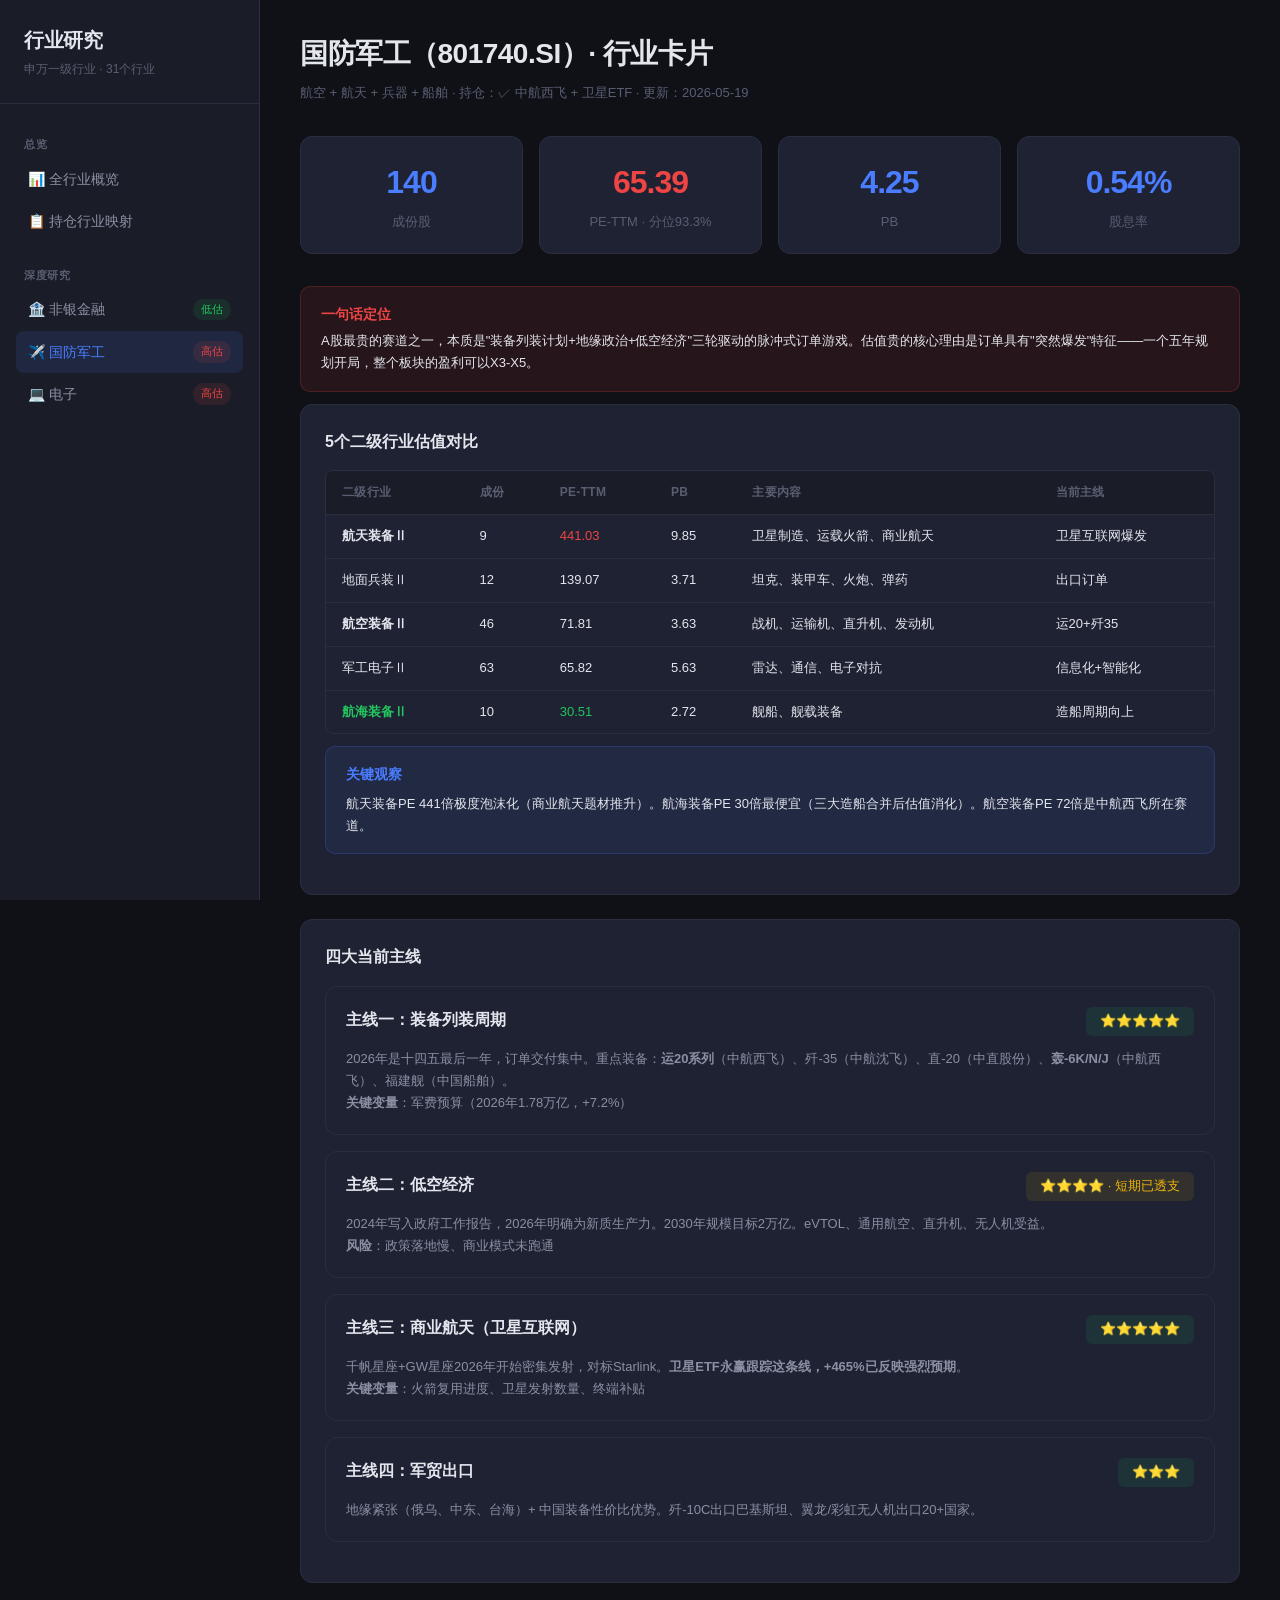
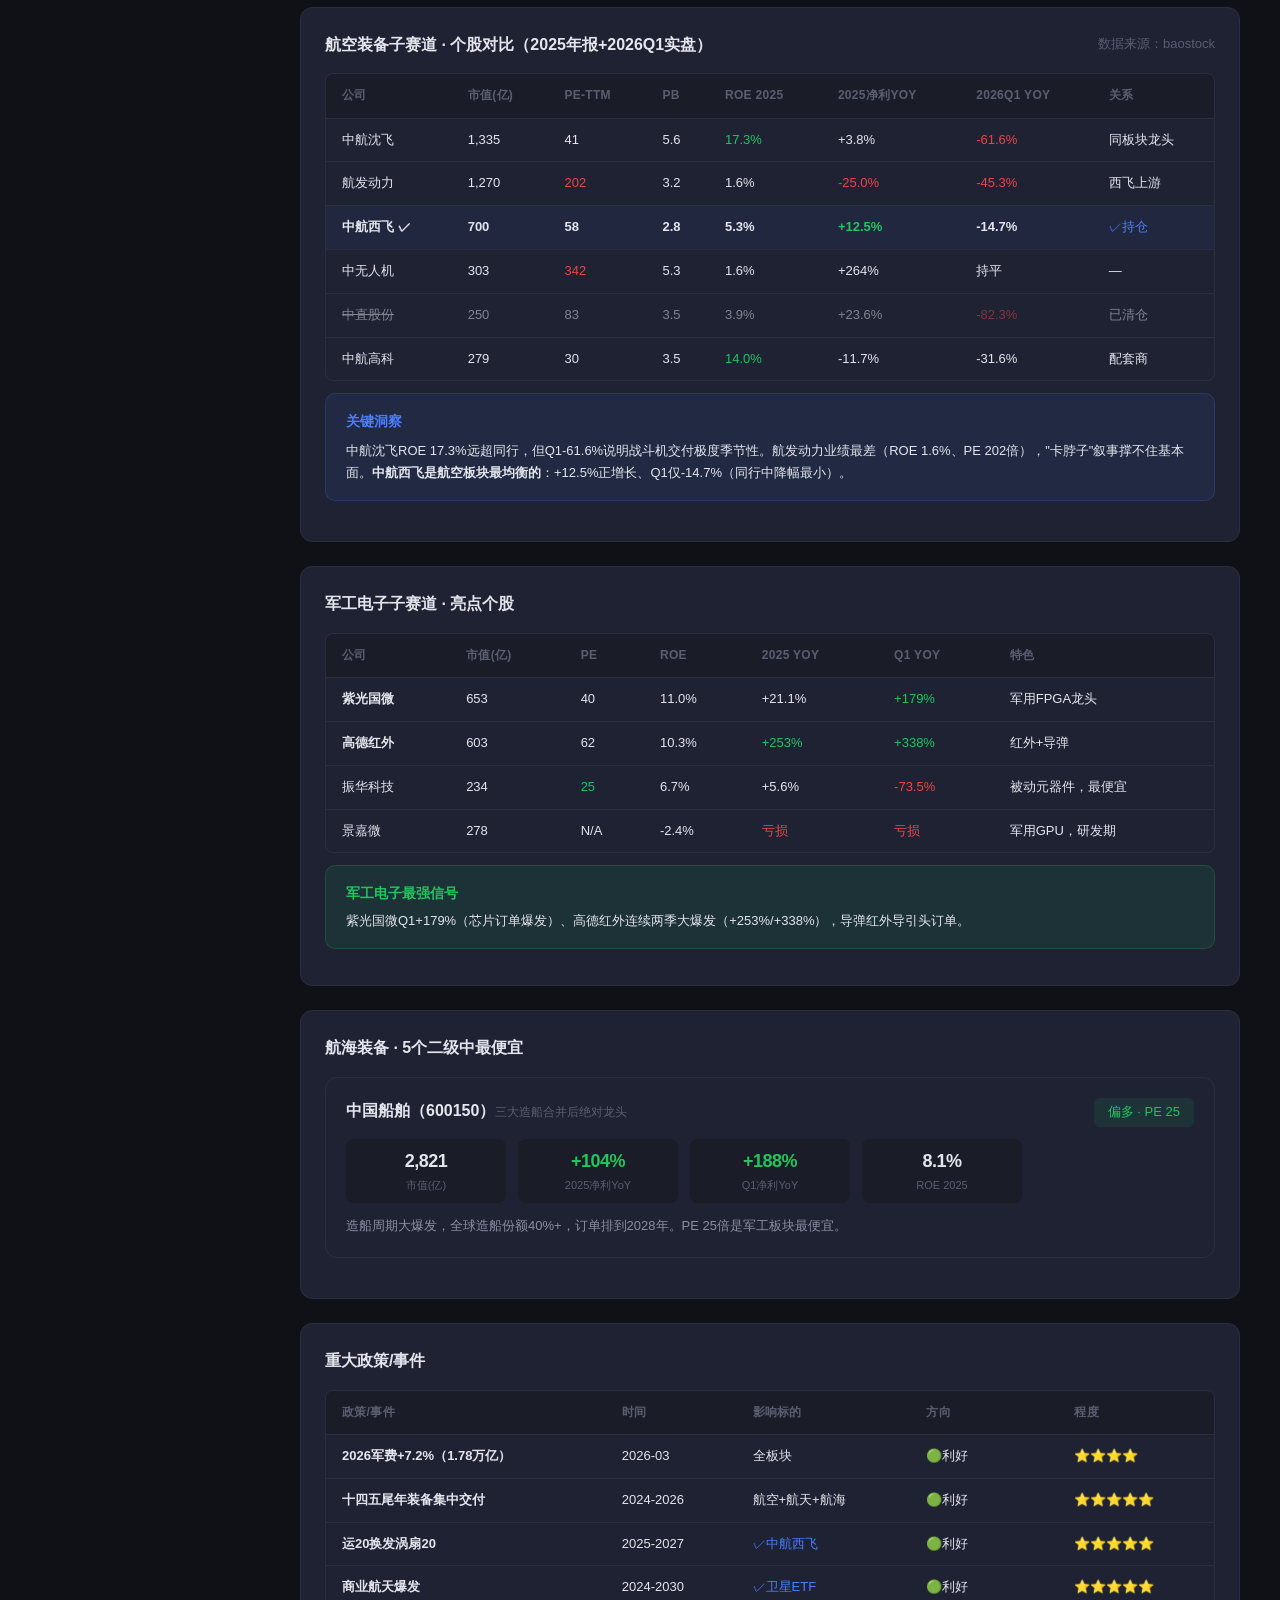
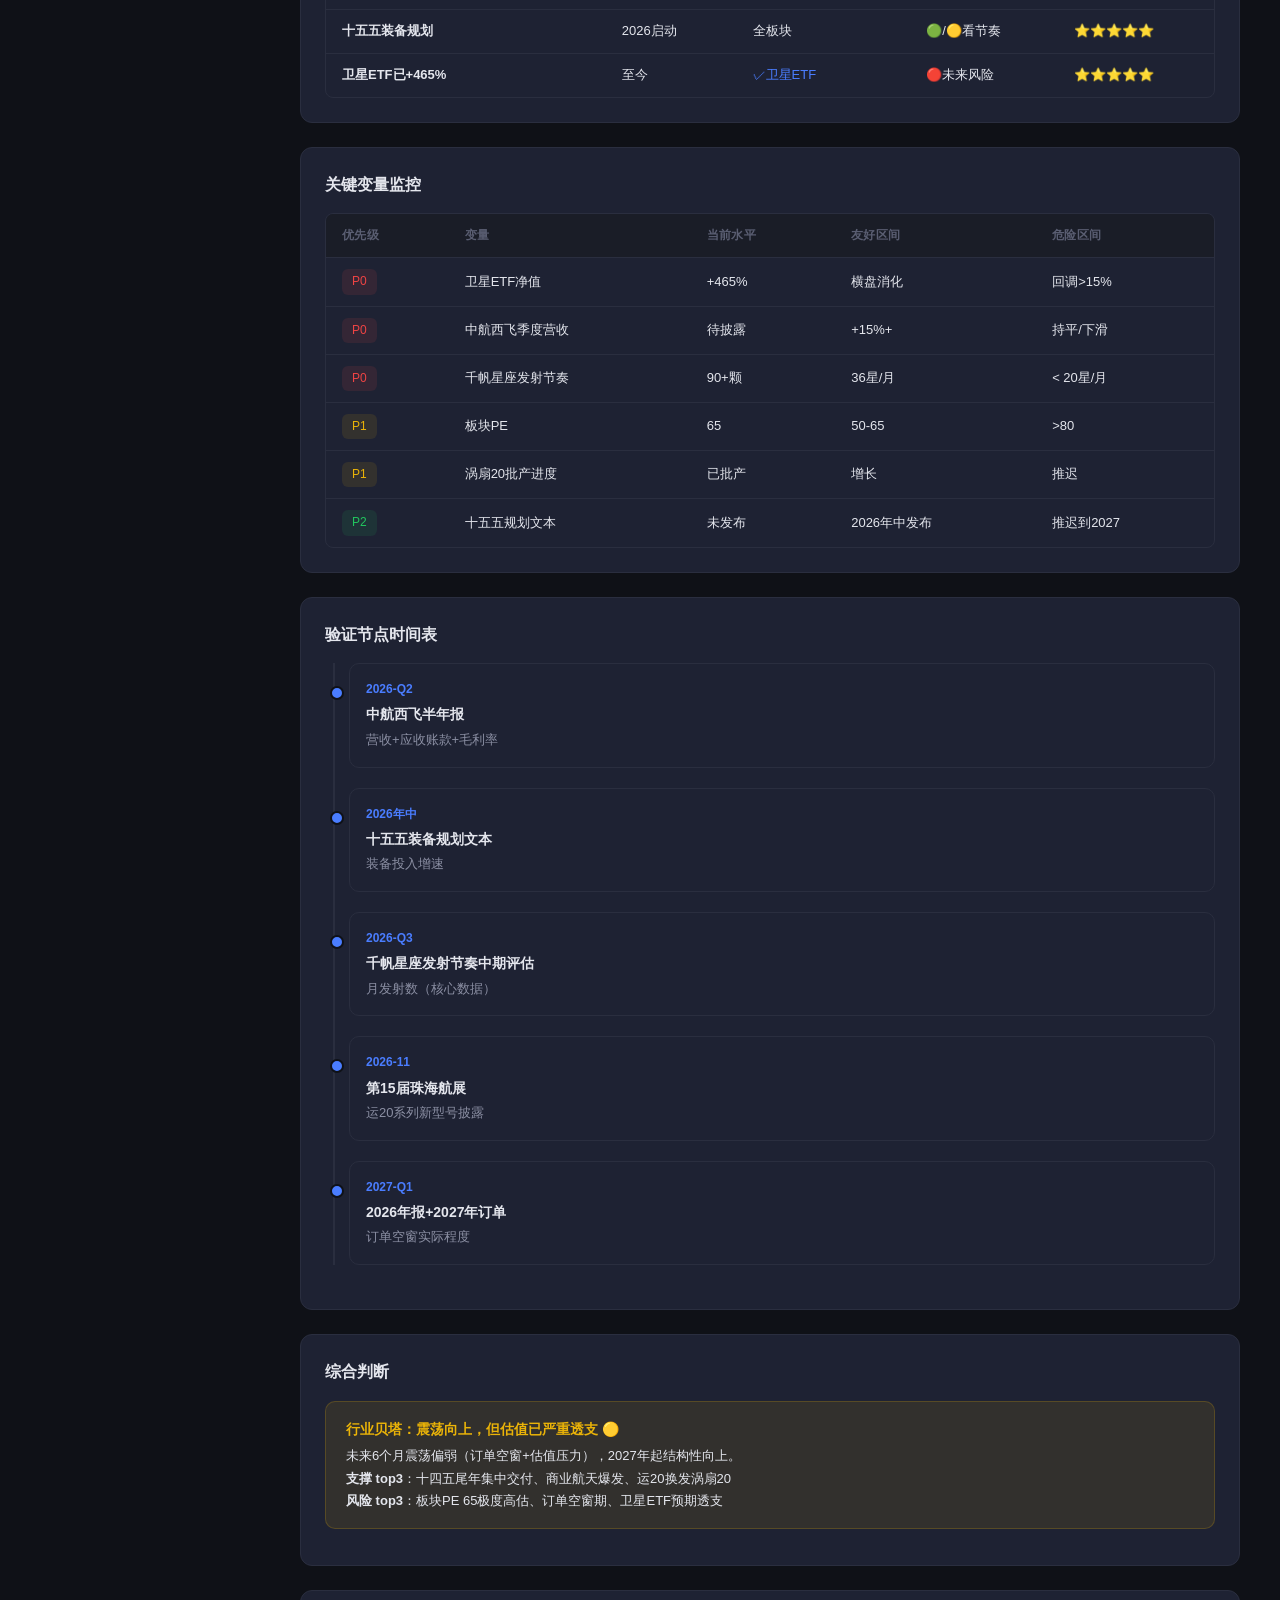
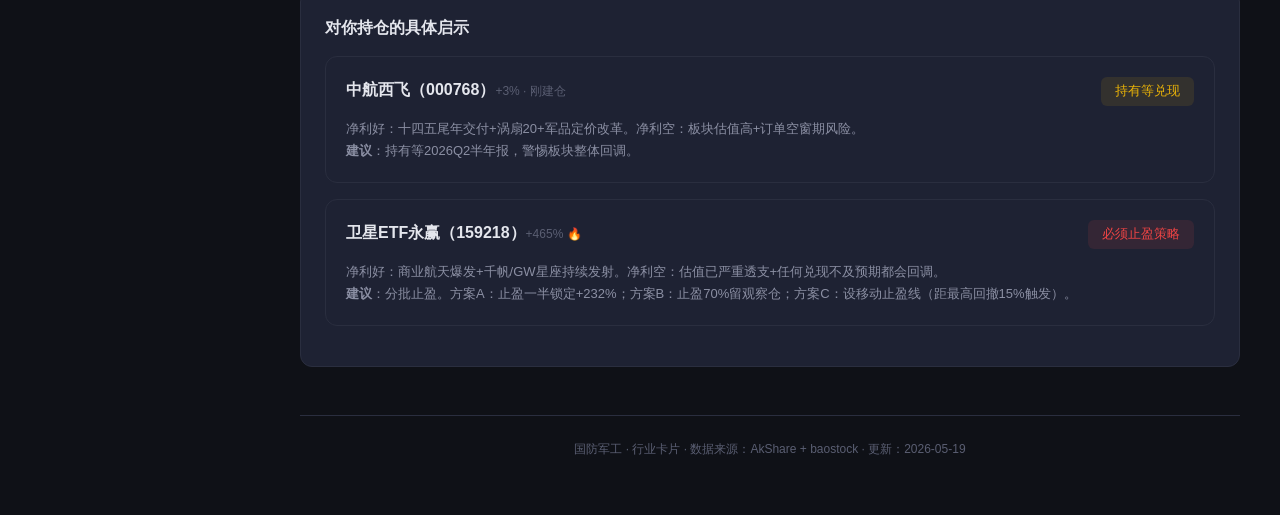
==== defense.html @ e17cdf21 "行业研究网站：申万31行业全景图 + 3个深度行业卡片 - index.html: 五大板块分类 + 全行业估值快照（可排序/筛选/搜索） - nonbank-finance.html: 非银金融深度" ====
<!DOCTYPE html>
<html lang="zh-CN">
<head>
  <meta charset="UTF-8">
  <meta name="viewport" content="width=device-width, initial-scale=1.0">
  <title>国防军工 · 行业卡片</title>
  <link rel="stylesheet" href="css/style.css">
</head>
<body>
<button class="menu-toggle" onclick="toggleSidebar()">☰</button>
<div class="layout">
  <nav class="sidebar">
    <div class="sidebar-header">
      <h1>行业研究</h1>
      <div class="subtitle">申万一级行业 · 31个行业</div>
    </div>
    <div class="nav-section">
      <div class="nav-section-title">总览</div>
      <a href="index.html" class="nav-item">📊 全行业概览</a>
      <a href="holdings.html" class="nav-item">📋 持仓行业映射</a>
    </div>
    <div class="nav-section">
      <div class="nav-section-title">深度研究</div>
      <a href="nonbank-finance.html" class="nav-item">🏦 非银金融 <span class="badge green">低估</span></a>
      <a href="defense.html" class="nav-item active">✈️ 国防军工 <span class="badge red">高估</span></a>
      <a href="electronics.html" class="nav-item">💻 电子 <span class="badge red">高估</span></a>
    </div>
  </nav>

  <div class="main-content">
    <div class="page-header fade-in">
      <h2>国防军工（801740.SI）· 行业卡片</h2>
      <div class="meta">航空 + 航天 + 兵器 + 船舶 · 持仓：✓ 中航西飞 + 卫星ETF · 更新：2026-05-19</div>
    </div>

    <!-- 30秒概览 -->
    <div class="stats-row fade-in">
      <div class="stat-card"><div class="stat-value" style="color:var(--accent)">140</div><div class="stat-label">成份股</div></div>
      <div class="stat-card"><div class="stat-value red">65.39</div><div class="stat-label">PE-TTM · 分位93.3%</div></div>
      <div class="stat-card"><div class="stat-value" style="color:var(--accent)">4.25</div><div class="stat-label">PB</div></div>
      <div class="stat-card"><div class="stat-value" style="color:var(--accent)">0.54%</div><div class="stat-label">股息率</div></div>
    </div>

    <div class="verdict-box bearish fade-in">
      <div class="verdict-title">一句话定位</div>
      A股最贵的赛道之一，本质是"装备列装计划+地缘政治+低空经济"三轮驱动的脉冲式订单游戏。估值贵的核心理由是订单具有"突然爆发"特征——一个五年规划开局，整个板块的盈利可以X3-X5。
    </div>

    <!-- 5个二级行业 -->
    <div class="card fade-in">
      <div class="card-header"><span class="card-title">5个二级行业估值对比</span></div>
      <div class="table-wrapper">
        <table>
          <thead><tr><th>二级行业</th><th>成份</th><th>PE-TTM</th><th>PB</th><th>主要内容</th><th>当前主线</th></tr></thead>
          <tbody>
            <tr><td><strong>航天装备Ⅱ</strong></td><td>9</td><td style="color:var(--red)">441.03</td><td>9.85</td><td>卫星制造、运载火箭、商业航天</td><td>卫星互联网爆发</td></tr>
            <tr><td>地面兵装Ⅱ</td><td>12</td><td>139.07</td><td>3.71</td><td>坦克、装甲车、火炮、弹药</td><td>出口订单</td></tr>
            <tr><td><strong>航空装备Ⅱ</strong></td><td>46</td><td>71.81</td><td>3.63</td><td>战机、运输机、直升机、发动机</td><td>运20+歼35</td></tr>
            <tr><td>军工电子Ⅱ</td><td>63</td><td>65.82</td><td>5.63</td><td>雷达、通信、电子对抗</td><td>信息化+智能化</td></tr>
            <tr><td style="color:var(--green)"><strong>航海装备Ⅱ</strong></td><td>10</td><td style="color:var(--green)">30.51</td><td>2.72</td><td>舰船、舰载装备</td><td>造船周期向上</td></tr>
          </tbody>
        </table>
      </div>
      <div class="insight-box" style="margin-top:12px">
        <div class="insight-title">关键观察</div>
        航天装备PE 441倍极度泡沫化（商业航天题材推升）。航海装备PE 30倍最便宜（三大造船合并后估值消化）。航空装备PE 72倍是中航西飞所在赛道。
      </div>
    </div>

    <!-- 四大主线 -->
    <div class="card fade-in">
      <div class="card-header"><span class="card-title">四大当前主线</span></div>

      <div class="stock-profile">
        <div class="profile-header">
          <div><span class="profile-name">主线一：装备列装周期</span></div>
          <span class="tag tag-lg green">⭐⭐⭐⭐⭐</span>
        </div>
        <div class="profile-desc">
          2026年是十四五最后一年，订单交付集中。重点装备：<strong>运20系列</strong>（中航西飞）、歼-35（中航沈飞）、直-20（中直股份）、<strong>轰-6K/N/J</strong>（中航西飞）、福建舰（中国船舶）。<br>
          <strong>关键变量</strong>：军费预算（2026年1.78万亿，+7.2%）
        </div>
      </div>

      <div class="stock-profile">
        <div class="profile-header">
          <div><span class="profile-name">主线二：低空经济</span></div>
          <span class="tag tag-lg yellow">⭐⭐⭐⭐ · 短期已透支</span>
        </div>
        <div class="profile-desc">
          2024年写入政府工作报告，2026年明确为新质生产力。2030年规模目标2万亿。eVTOL、通用航空、直升机、无人机受益。<br>
          <strong>风险</strong>：政策落地慢、商业模式未跑通
        </div>
      </div>

      <div class="stock-profile">
        <div class="profile-header">
          <div><span class="profile-name">主线三：商业航天（卫星互联网）</span></div>
          <span class="tag tag-lg green">⭐⭐⭐⭐⭐</span>
        </div>
        <div class="profile-desc">
          千帆星座+GW星座2026年开始密集发射，对标Starlink。<strong>卫星ETF永赢跟踪这条线，+465%已反映强烈预期</strong>。<br>
          <strong>关键变量</strong>：火箭复用进度、卫星发射数量、终端补贴
        </div>
      </div>

      <div class="stock-profile">
        <div class="profile-header">
          <div><span class="profile-name">主线四：军贸出口</span></div>
          <span class="tag tag-lg green">⭐⭐⭐</span>
        </div>
        <div class="profile-desc">
          地缘紧张（俄乌、中东、台海）+ 中国装备性价比优势。歼-10C出口巴基斯坦、翼龙/彩虹无人机出口20+国家。
        </div>
      </div>
    </div>

    <!-- 航空装备对比 -->
    <div class="card fade-in">
      <div class="card-header">
        <span class="card-title">航空装备子赛道 · 个股对比（2025年报+2026Q1实盘）</span>
        <span class="card-subtitle">数据来源：baostock</span>
      </div>
      <div class="table-wrapper">
        <table>
          <thead><tr><th>公司</th><th>市值(亿)</th><th>PE-TTM</th><th>PB</th><th>ROE 2025</th><th>2025净利YoY</th><th>2026Q1 YoY</th><th>关系</th></tr></thead>
          <tbody>
            <tr><td>中航沈飞</td><td>1,335</td><td>41</td><td>5.6</td><td style="color:var(--green)">17.3%</td><td>+3.8%</td><td style="color:var(--red)">-61.6%</td><td>同板块龙头</td></tr>
            <tr><td>航发动力</td><td>1,270</td><td style="color:var(--red)">202</td><td>3.2</td><td>1.6%</td><td style="color:var(--red)">-25.0%</td><td style="color:var(--red)">-45.3%</td><td>西飞上游</td></tr>
            <tr style="background:rgba(74,125,255,0.06)"><td><strong>中航西飞 ✓</strong></td><td><strong>700</strong></td><td><strong>58</strong></td><td><strong>2.8</strong></td><td><strong>5.3%</strong></td><td style="color:var(--green)"><strong>+12.5%</strong></td><td><strong>-14.7%</strong></td><td style="color:var(--accent)">✓持仓</td></tr>
            <tr><td>中无人机</td><td>303</td><td style="color:var(--red)">342</td><td>5.3</td><td>1.6%</td><td>+264%</td><td>持平</td><td>—</td></tr>
            <tr style="opacity:0.5"><td><del>中直股份</del></td><td>250</td><td>83</td><td>3.5</td><td>3.9%</td><td>+23.6%</td><td style="color:var(--red)">-82.3%</td><td>已清仓</td></tr>
            <tr><td>中航高科</td><td>279</td><td>30</td><td>3.5</td><td style="color:var(--green)">14.0%</td><td>-11.7%</td><td>-31.6%</td><td>配套商</td></tr>
          </tbody>
        </table>
      </div>
      <div class="insight-box" style="margin-top:12px">
        <div class="insight-title">关键洞察</div>
        中航沈飞ROE 17.3%远超同行，但Q1-61.6%说明战斗机交付极度季节性。航发动力业绩最差（ROE 1.6%、PE 202倍），"卡脖子"叙事撑不住基本面。<strong>中航西飞是航空板块最均衡的</strong>：+12.5%正增长、Q1仅-14.7%（同行中降幅最小）。
      </div>
    </div>

    <!-- 军工电子 -->
    <div class="card fade-in">
      <div class="card-header"><span class="card-title">军工电子子赛道 · 亮点个股</span></div>
      <div class="table-wrapper">
        <table>
          <thead><tr><th>公司</th><th>市值(亿)</th><th>PE</th><th>ROE</th><th>2025 YoY</th><th>Q1 YoY</th><th>特色</th></tr></thead>
          <tbody>
            <tr><td><strong>紫光国微</strong></td><td>653</td><td>40</td><td>11.0%</td><td>+21.1%</td><td style="color:var(--green)">+179%</td><td>军用FPGA龙头</td></tr>
            <tr><td><strong>高德红外</strong></td><td>603</td><td>62</td><td>10.3%</td><td style="color:var(--green)">+253%</td><td style="color:var(--green)">+338%</td><td>红外+导弹</td></tr>
            <tr><td>振华科技</td><td>234</td><td style="color:var(--green)">25</td><td>6.7%</td><td>+5.6%</td><td style="color:var(--red)">-73.5%</td><td>被动元器件，最便宜</td></tr>
            <tr><td>景嘉微</td><td>278</td><td>N/A</td><td>-2.4%</td><td style="color:var(--red)">亏损</td><td style="color:var(--red)">亏损</td><td>军用GPU，研发期</td></tr>
          </tbody>
        </table>
      </div>
      <div class="verdict-box bullish" style="margin-top:12px">
        <div class="verdict-title">军工电子最强信号</div>
        紫光国微Q1+179%（芯片订单爆发）、高德红外连续两季大爆发（+253%/+338%），导弹红外导引头订单。
      </div>
    </div>

    <!-- 航海装备 -->
    <div class="card fade-in">
      <div class="card-header"><span class="card-title">航海装备 · 5个二级中最便宜</span></div>
      <div class="stock-profile">
        <div class="profile-header">
          <div><span class="profile-name">中国船舶（600150）</span><span class="profile-code">三大造船合并后绝对龙头</span></div>
          <span class="tag tag-lg green">偏多 · PE 25</span>
        </div>
        <div class="profile-grid">
          <div class="metric"><div class="value">2,821</div><div class="label">市值(亿)</div></div>
          <div class="metric"><div class="value" style="color:var(--green)">+104%</div><div class="label">2025净利YoY</div></div>
          <div class="metric"><div class="value" style="color:var(--green)">+188%</div><div class="label">Q1净利YoY</div></div>
          <div class="metric"><div class="value">8.1%</div><div class="label">ROE 2025</div></div>
        </div>
        <div class="profile-desc">造船周期大爆发，全球造船份额40%+，订单排到2028年。PE 25倍是军工板块最便宜。</div>
      </div>
    </div>

    <!-- 政策环境 -->
    <div class="card fade-in">
      <div class="card-header"><span class="card-title">重大政策/事件</span></div>
      <div class="table-wrapper">
        <table>
          <thead><tr><th>政策/事件</th><th>时间</th><th>影响标的</th><th>方向</th><th>程度</th></tr></thead>
          <tbody>
            <tr><td><strong>2026军费+7.2%（1.78万亿）</strong></td><td>2026-03</td><td>全板块</td><td>🟢利好</td><td>⭐⭐⭐⭐</td></tr>
            <tr><td><strong>十四五尾年装备集中交付</strong></td><td>2024-2026</td><td>航空+航天+航海</td><td>🟢利好</td><td>⭐⭐⭐⭐⭐</td></tr>
            <tr><td><strong>运20换发涡扇20</strong></td><td>2025-2027</td><td style="color:var(--accent)">✓中航西飞</td><td>🟢利好</td><td>⭐⭐⭐⭐⭐</td></tr>
            <tr><td><strong>商业航天爆发</strong></td><td>2024-2030</td><td style="color:var(--accent)">✓卫星ETF</td><td>🟢利好</td><td>⭐⭐⭐⭐⭐</td></tr>
            <tr><td><strong>十五五装备规划</strong></td><td>2026启动</td><td>全板块</td><td>🟢/🟡看节奏</td><td>⭐⭐⭐⭐⭐</td></tr>
            <tr><td><strong>卫星ETF已+465%</strong></td><td>至今</td><td style="color:var(--accent)">✓卫星ETF</td><td>🔴未来风险</td><td>⭐⭐⭐⭐⭐</td></tr>
          </tbody>
        </table>
      </div>
    </div>

    <!-- 关键变量 -->
    <div class="card fade-in">
      <div class="card-header"><span class="card-title">关键变量监控</span></div>
      <div class="table-wrapper">
        <table>
          <thead><tr><th>优先级</th><th>变量</th><th>当前水平</th><th>友好区间</th><th>危险区间</th></tr></thead>
          <tbody>
            <tr><td><span class="tag red">P0</span></td><td>卫星ETF净值</td><td>+465%</td><td>横盘消化</td><td>回调>15%</td></tr>
            <tr><td><span class="tag red">P0</span></td><td>中航西飞季度营收</td><td>待披露</td><td>+15%+</td><td>持平/下滑</td></tr>
            <tr><td><span class="tag red">P0</span></td><td>千帆星座发射节奏</td><td>90+颗</td><td>36星/月</td><td>< 20星/月</td></tr>
            <tr><td><span class="tag yellow">P1</span></td><td>板块PE</td><td>65</td><td>50-65</td><td>>80</td></tr>
            <tr><td><span class="tag yellow">P1</span></td><td>涡扇20批产进度</td><td>已批产</td><td>增长</td><td>推迟</td></tr>
            <tr><td><span class="tag green">P2</span></td><td>十五五规划文本</td><td>未发布</td><td>2026年中发布</td><td>推迟到2027</td></tr>
          </tbody>
        </table>
      </div>
    </div>

    <!-- 验证节点 -->
    <div class="card fade-in">
      <div class="card-header"><span class="card-title">验证节点时间表</span></div>
      <div class="timeline">
        <div class="timeline-item"><div class="time">2026-Q2</div><div class="title">中航西飞半年报</div><div class="desc">营收+应收账款+毛利率</div></div>
        <div class="timeline-item"><div class="time">2026年中</div><div class="title">十五五装备规划文本</div><div class="desc">装备投入增速</div></div>
        <div class="timeline-item"><div class="time">2026-Q3</div><div class="title">千帆星座发射节奏中期评估</div><div class="desc">月发射数（核心数据）</div></div>
        <div class="timeline-item"><div class="time">2026-11</div><div class="title">第15届珠海航展</div><div class="desc">运20系列新型号披露</div></div>
        <div class="timeline-item"><div class="time">2027-Q1</div><div class="title">2026年报+2027年订单</div><div class="desc">订单空窗实际程度</div></div>
      </div>
    </div>

    <!-- 综合判断 -->
    <div class="card fade-in">
      <div class="card-header"><span class="card-title">综合判断</span></div>
      <div class="verdict-box neutral">
        <div class="verdict-title">行业贝塔：震荡向上，但估值已严重透支 🟡</div>
        未来6个月震荡偏弱（订单空窗+估值压力），2027年起结构性向上。<br>
        <strong>支撑 top3</strong>：十四五尾年集中交付、商业航天爆发、运20换发涡扇20<br>
        <strong>风险 top3</strong>：板块PE 65极度高估、订单空窗期、卫星ETF预期透支
      </div>
    </div>

    <!-- 持仓启示 -->
    <div class="card fade-in">
      <div class="card-header"><span class="card-title">对你持仓的具体启示</span></div>
      <div class="stock-profile">
        <div class="profile-header">
          <div><span class="profile-name">中航西飞（000768）</span><span class="profile-code">+3% · 刚建仓</span></div>
          <span class="tag tag-lg yellow">持有等兑现</span>
        </div>
        <div class="profile-desc">
          净利好：十四五尾年交付+涡扇20+军品定价改革。净利空：板块估值高+订单空窗期风险。<br>
          <strong>建议</strong>：持有等2026Q2半年报，警惕板块整体回调。
        </div>
      </div>
      <div class="stock-profile">
        <div class="profile-header">
          <div><span class="profile-name">卫星ETF永赢（159218）</span><span class="profile-code">+465% 🔥</span></div>
          <span class="tag tag-lg red">必须止盈策略</span>
        </div>
        <div class="profile-desc">
          净利好：商业航天爆发+千帆/GW星座持续发射。净利空：估值已严重透支+任何兑现不及预期都会回调。<br>
          <strong>建议</strong>：分批止盈。方案A：止盈一半锁定+232%；方案B：止盈70%留观察仓；方案C：设移动止盈线（距最高回撤15%触发）。
        </div>
      </div>
    </div>

    <div class="footer">国防军工 · 行业卡片 · 数据来源：AkShare + baostock · 更新：2026-05-19</div>
  </div>
</div>
<button class="back-top" onclick="scrollToTop()">↑</button>
<script src="js/main.js"></script>
</body>
</html>
---- css/style.css ----
:root {
  --bg-primary: #0f1117;
  --bg-secondary: #1a1d27;
  --bg-card: #1e2233;
  --bg-hover: #252a3a;
  --text-primary: #e4e6ed;
  --text-secondary: #8b8fa3;
  --text-muted: #5a5e72;
  --border: #2a2e3f;
  --accent: #4a7dff;
  --accent-hover: #5d8bff;
  --green: #22c55e;
  --green-bg: rgba(34,197,94,0.1);
  --yellow: #eab308;
  --yellow-bg: rgba(234,179,8,0.1);
  --red: #ef4444;
  --red-bg: rgba(239,68,68,0.1);
  --orange: #f97316;
  --purple: #a855f7;
}

* { margin:0; padding:0; box-sizing:border-box; }

body {
  font-family: -apple-system, BlinkMacSystemFont, 'Segoe UI', 'PingFang SC', 'Hiragino Sans GB', 'Microsoft YaHei', sans-serif;
  background: var(--bg-primary);
  color: var(--text-primary);
  line-height: 1.6;
  min-height: 100vh;
}

/* Layout */
.layout { display: flex; min-height: 100vh; }

/* Sidebar */
.sidebar {
  width: 260px;
  background: var(--bg-secondary);
  border-right: 1px solid var(--border);
  padding: 24px 0;
  position: fixed;
  top: 0; left: 0; bottom: 0;
  overflow-y: auto;
  z-index: 100;
  transition: transform 0.3s;
}

.sidebar-header {
  padding: 0 24px 24px;
  border-bottom: 1px solid var(--border);
  margin-bottom: 16px;
}

.sidebar-header h1 {
  font-size: 20px;
  font-weight: 700;
  color: var(--text-primary);
  letter-spacing: -0.5px;
}

.sidebar-header .subtitle {
  font-size: 12px;
  color: var(--text-muted);
  margin-top: 4px;
}

.nav-section {
  padding: 8px 16px;
}

.nav-section-title {
  font-size: 11px;
  font-weight: 600;
  color: var(--text-muted);
  text-transform: uppercase;
  letter-spacing: 0.5px;
  padding: 8px 8px 4px;
}

.nav-item {
  display: flex;
  align-items: center;
  gap: 10px;
  padding: 10px 12px;
  border-radius: 8px;
  color: var(--text-secondary);
  text-decoration: none;
  font-size: 14px;
  transition: all 0.15s;
  cursor: pointer;
}

.nav-item:hover {
  background: var(--bg-hover);
  color: var(--text-primary);
}

.nav-item.active {
  background: rgba(74,125,255,0.12);
  color: var(--accent);
  font-weight: 500;
}

.nav-item .badge {
  margin-left: auto;
  font-size: 11px;
  padding: 2px 8px;
  border-radius: 10px;
  font-weight: 500;
}

.nav-item .badge.green { background: var(--green-bg); color: var(--green); }
.nav-item .badge.yellow { background: var(--yellow-bg); color: var(--yellow); }
.nav-item .badge.red { background: var(--red-bg); color: var(--red); }

/* Main Content */
.main-content {
  flex: 1;
  margin-left: 260px;
  padding: 32px 40px;
  max-width: 1200px;
}

.page-header {
  margin-bottom: 32px;
}

.page-header h2 {
  font-size: 28px;
  font-weight: 700;
  letter-spacing: -0.5px;
}

.page-header .meta {
  font-size: 13px;
  color: var(--text-muted);
  margin-top: 6px;
}

/* Cards */
.card {
  background: var(--bg-card);
  border: 1px solid var(--border);
  border-radius: 12px;
  padding: 24px;
  margin-bottom: 24px;
}

.card-header {
  display: flex;
  align-items: center;
  justify-content: space-between;
  margin-bottom: 16px;
}

.card-title {
  font-size: 16px;
  font-weight: 600;
  color: var(--text-primary);
}

.card-subtitle {
  font-size: 13px;
  color: var(--text-muted);
}

/* Sector Grid */
.sector-grid {
  display: grid;
  grid-template-columns: repeat(auto-fill, minmax(200px, 1fr));
  gap: 16px;
  margin-bottom: 32px;
}

.sector-card {
  background: var(--bg-card);
  border: 1px solid var(--border);
  border-radius: 12px;
  padding: 20px;
  cursor: pointer;
  transition: all 0.2s;
}

.sector-card:hover {
  border-color: var(--accent);
  transform: translateY(-2px);
  box-shadow: 0 8px 24px rgba(0,0,0,0.3);
}

.sector-card .sector-name {
  font-size: 15px;
  font-weight: 600;
  margin-bottom: 8px;
}

.sector-card .sector-count {
  font-size: 12px;
  color: var(--text-muted);
  margin-bottom: 12px;
}

.sector-card .sector-traits {
  font-size: 12px;
  color: var(--text-secondary);
  line-height: 1.5;
}

/* Summary Stats */
.stats-row {
  display: grid;
  grid-template-columns: repeat(auto-fit, minmax(180px, 1fr));
  gap: 16px;
  margin-bottom: 32px;
}

.stat-card {
  background: var(--bg-card);
  border: 1px solid var(--border);
  border-radius: 12px;
  padding: 20px;
  text-align: center;
}

.stat-value {
  font-size: 32px;
  font-weight: 700;
  letter-spacing: -1px;
}

.stat-label {
  font-size: 13px;
  color: var(--text-muted);
  margin-top: 4px;
}

.stat-value.green { color: var(--green); }
.stat-value.yellow { color: var(--yellow); }
.stat-value.red { color: var(--red); }

/* Tables */
.table-wrapper {
  overflow-x: auto;
  border-radius: 8px;
  border: 1px solid var(--border);
}

table {
  width: 100%;
  border-collapse: collapse;
  font-size: 13px;
}

thead th {
  background: var(--bg-secondary);
  padding: 12px 16px;
  text-align: left;
  font-weight: 600;
  font-size: 12px;
  color: var(--text-muted);
  text-transform: uppercase;
  letter-spacing: 0.3px;
  border-bottom: 1px solid var(--border);
  white-space: nowrap;
  cursor: pointer;
  user-select: none;
  position: sticky;
  top: 0;
}

thead th:hover { color: var(--text-primary); }

thead th .sort-arrow {
  font-size: 10px;
  margin-left: 4px;
  opacity: 0.4;
}

thead th.sorted .sort-arrow { opacity: 1; color: var(--accent); }

tbody td {
  padding: 11px 16px;
  border-bottom: 1px solid var(--border);
  white-space: nowrap;
}

tbody tr {
  transition: background 0.1s;
}

tbody tr:hover {
  background: var(--bg-hover);
}

tbody tr:last-child td { border-bottom: none; }

/* Tags */
.tag {
  display: inline-block;
  padding: 3px 10px;
  border-radius: 6px;
  font-size: 12px;
  font-weight: 500;
}

.tag.green { background: var(--green-bg); color: var(--green); }
.tag.yellow { background: var(--yellow-bg); color: var(--yellow); }
.tag.red { background: var(--red-bg); color: var(--red); }

.tag-lg {
  padding: 4px 14px;
  font-size: 13px;
}

/* Holdings */
.holdings-grid {
  display: grid;
  grid-template-columns: repeat(auto-fill, minmax(320px, 1fr));
  gap: 16px;
}

.holding-card {
  background: var(--bg-card);
  border: 1px solid var(--border);
  border-radius: 12px;
  padding: 20px;
}

.holding-card .holding-header {
  display: flex;
  justify-content: space-between;
  align-items: center;
  margin-bottom: 12px;
}

.holding-card .stock-name {
  font-size: 16px;
  font-weight: 600;
}

.holding-card .stock-code {
  font-size: 12px;
  color: var(--text-muted);
}

.holding-card .holding-details {
  font-size: 13px;
  color: var(--text-secondary);
  line-height: 1.8;
}

.holding-card .holding-details .label {
  color: var(--text-muted);
  display: inline-block;
  width: 70px;
}

/* Industry Card Sections */
.industry-section {
  margin-bottom: 32px;
}

.industry-section h3 {
  font-size: 18px;
  font-weight: 600;
  margin-bottom: 16px;
  padding-bottom: 8px;
  border-bottom: 2px solid var(--accent);
  display: inline-block;
}

.industry-section h4 {
  font-size: 15px;
  font-weight: 600;
  margin: 20px 0 12px;
  color: var(--accent);
}

/* Key Insight Box */
.insight-box {
  background: rgba(74,125,255,0.08);
  border: 1px solid rgba(74,125,255,0.2);
  border-radius: 10px;
  padding: 16px 20px;
  margin: 16px 0;
  font-size: 13px;
  line-height: 1.7;
}

.insight-box .insight-title {
  font-weight: 600;
  color: var(--accent);
  margin-bottom: 6px;
  font-size: 14px;
}

/* Stock Profile Card */
.stock-profile {
  background: var(--bg-card);
  border: 1px solid var(--border);
  border-radius: 12px;
  padding: 20px;
  margin-bottom: 16px;
  transition: border-color 0.2s;
}

.stock-profile:hover {
  border-color: var(--accent);
}

.stock-profile .profile-header {
  display: flex;
  justify-content: space-between;
  align-items: flex-start;
  margin-bottom: 12px;
}

.stock-profile .profile-name {
  font-size: 16px;
  font-weight: 600;
}

.stock-profile .profile-code {
  font-size: 12px;
  color: var(--text-muted);
}

.stock-profile .profile-status {
  font-size: 20px;
}

.stock-profile .profile-grid {
  display: grid;
  grid-template-columns: repeat(auto-fill, minmax(140px, 1fr));
  gap: 12px;
  margin: 12px 0;
}

.stock-profile .metric {
  text-align: center;
  padding: 8px;
  background: var(--bg-secondary);
  border-radius: 8px;
}

.stock-profile .metric .value {
  font-size: 18px;
  font-weight: 700;
  letter-spacing: -0.5px;
}

.stock-profile .metric .label {
  font-size: 11px;
  color: var(--text-muted);
  margin-top: 2px;
}

.stock-profile .profile-desc {
  font-size: 13px;
  color: var(--text-secondary);
  line-height: 1.7;
  margin-top: 12px;
}

/* Toggle / Tabs */
.tabs {
  display: flex;
  gap: 4px;
  background: var(--bg-secondary);
  border-radius: 10px;
  padding: 4px;
  margin-bottom: 20px;
  width: fit-content;
}

.tab-btn {
  padding: 8px 18px;
  border: none;
  background: transparent;
  color: var(--text-secondary);
  font-size: 13px;
  font-weight: 500;
  border-radius: 8px;
  cursor: pointer;
  transition: all 0.15s;
}

.tab-btn.active {
  background: var(--accent);
  color: white;
}

.tab-btn:hover:not(.active) {
  background: var(--bg-hover);
  color: var(--text-primary);
}

/* Search / Filter */
.filter-bar {
  display: flex;
  gap: 12px;
  align-items: center;
  margin-bottom: 20px;
  flex-wrap: wrap;
}

.search-input {
  background: var(--bg-secondary);
  border: 1px solid var(--border);
  border-radius: 8px;
  padding: 9px 16px;
  color: var(--text-primary);
  font-size: 14px;
  width: 240px;
  outline: none;
  transition: border-color 0.15s;
}

.search-input:focus {
  border-color: var(--accent);
}

.search-input::placeholder {
  color: var(--text-muted);
}

.filter-btn {
  padding: 8px 16px;
  border: 1px solid var(--border);
  background: var(--bg-secondary);
  color: var(--text-secondary);
  font-size: 13px;
  border-radius: 8px;
  cursor: pointer;
  transition: all 0.15s;
}

.filter-btn.active {
  border-color: var(--accent);
  color: var(--accent);
  background: rgba(74,125,255,0.1);
}

.filter-btn:hover:not(.active) {
  border-color: var(--text-muted);
  color: var(--text-primary);
}

/* Progress Bar */
.progress-bar {
  height: 6px;
  background: var(--bg-secondary);
  border-radius: 3px;
  overflow: hidden;
  margin-top: 6px;
}

.progress-fill {
  height: 100%;
  border-radius: 3px;
  transition: width 0.3s;
}

.progress-fill.green { background: var(--green); }
.progress-fill.yellow { background: var(--yellow); }
.progress-fill.red { background: var(--red); }

/* Timeline */
.timeline {
  position: relative;
  padding-left: 24px;
}

.timeline::before {
  content: '';
  position: absolute;
  left: 8px;
  top: 0;
  bottom: 0;
  width: 2px;
  background: var(--border);
}

.timeline-item {
  position: relative;
  margin-bottom: 20px;
  padding: 16px;
  background: var(--bg-card);
  border: 1px solid var(--border);
  border-radius: 10px;
}

.timeline-item::before {
  content: '';
  position: absolute;
  left: -20px;
  top: 22px;
  width: 10px;
  height: 10px;
  border-radius: 50%;
  background: var(--accent);
  border: 2px solid var(--bg-primary);
}

.timeline-item .time {
  font-size: 12px;
  color: var(--accent);
  font-weight: 600;
  margin-bottom: 4px;
}

.timeline-item .title {
  font-size: 14px;
  font-weight: 600;
  margin-bottom: 4px;
}

.timeline-item .desc {
  font-size: 13px;
  color: var(--text-secondary);
}

/* Responsive */
.menu-toggle {
  display: none;
  position: fixed;
  top: 16px;
  left: 16px;
  z-index: 200;
  background: var(--bg-card);
  border: 1px solid var(--border);
  border-radius: 8px;
  padding: 8px 12px;
  color: var(--text-primary);
  font-size: 20px;
  cursor: pointer;
}

@media (max-width: 768px) {
  .menu-toggle { display: block; }
  .sidebar { transform: translateX(-100%); }
  .sidebar.open { transform: translateX(0); }
  .main-content { margin-left: 0; padding: 60px 16px 32px; }
  .sector-grid { grid-template-columns: 1fr; }
  .stats-row { grid-template-columns: repeat(2, 1fr); }
  .holdings-grid { grid-template-columns: 1fr; }
  .stock-profile .profile-grid { grid-template-columns: repeat(2, 1fr); }
}

/* Scrollbar */
::-webkit-scrollbar { width: 6px; height: 6px; }
::-webkit-scrollbar-track { background: transparent; }
::-webkit-scrollbar-thumb { background: var(--border); border-radius: 3px; }
::-webkit-scrollbar-thumb:hover { background: var(--text-muted); }

/* Animations */
@keyframes fadeIn {
  from { opacity: 0; transform: translateY(8px); }
  to { opacity: 1; transform: translateY(0); }
}

.fade-in { animation: fadeIn 0.3s ease-out; }

/* Holdings Map Section */
.map-section {
  margin-bottom: 32px;
}

.map-section h3 {
  font-size: 18px;
  font-weight: 600;
  margin-bottom: 16px;
}

.map-row {
  display: flex;
  align-items: center;
  gap: 12px;
  padding: 12px 0;
  border-bottom: 1px solid var(--border);
}

.map-row:last-child { border-bottom: none; }

.map-industry {
  width: 120px;
  font-size: 14px;
  font-weight: 500;
  flex-shrink: 0;
}

.map-bar {
  flex: 1;
  display: flex;
  gap: 8px;
  flex-wrap: wrap;
}

.map-chip {
  display: inline-flex;
  align-items: center;
  gap: 6px;
  padding: 5px 12px;
  background: var(--bg-secondary);
  border: 1px solid var(--border);
  border-radius: 8px;
  font-size: 13px;
}

.map-chip .chip-pnl {
  font-size: 12px;
  font-weight: 600;
}

.map-chip .chip-pnl.positive { color: var(--green); }
.map-chip .chip-pnl.negative { color: var(--red); }

/* Footer */
.footer {
  margin-top: 48px;
  padding: 24px 0;
  border-top: 1px solid var(--border);
  text-align: center;
  font-size: 12px;
  color: var(--text-muted);
}

/* Back to top */
.back-top {
  position: fixed;
  bottom: 24px;
  right: 24px;
  width: 40px;
  height: 40px;
  border-radius: 10px;
  background: var(--accent);
  color: white;
  border: none;
  font-size: 18px;
  cursor: pointer;
  display: none;
  align-items: center;
  justify-content: center;
  z-index: 50;
  transition: opacity 0.2s;
}

.back-top.visible { display: flex; }

/* Verdict boxes */
.verdict-box {
  border-radius: 10px;
  padding: 16px 20px;
  margin: 12px 0;
  font-size: 13px;
  line-height: 1.7;
}

.verdict-box.bullish {
  background: var(--green-bg);
  border: 1px solid rgba(34,197,94,0.2);
}

.verdict-box.bearish {
  background: var(--red-bg);
  border: 1px solid rgba(239,68,68,0.2);
}

.verdict-box.neutral {
  background: var(--yellow-bg);
  border: 1px solid rgba(234,179,8,0.2);
}

.verdict-box .verdict-title {
  font-weight: 600;
  margin-bottom: 4px;
  font-size: 14px;
}

.verdict-box.bullish .verdict-title { color: var(--green); }
.verdict-box.bearish .verdict-title { color: var(--red); }
.verdict-box.neutral .verdict-title { color: var(--yellow); }
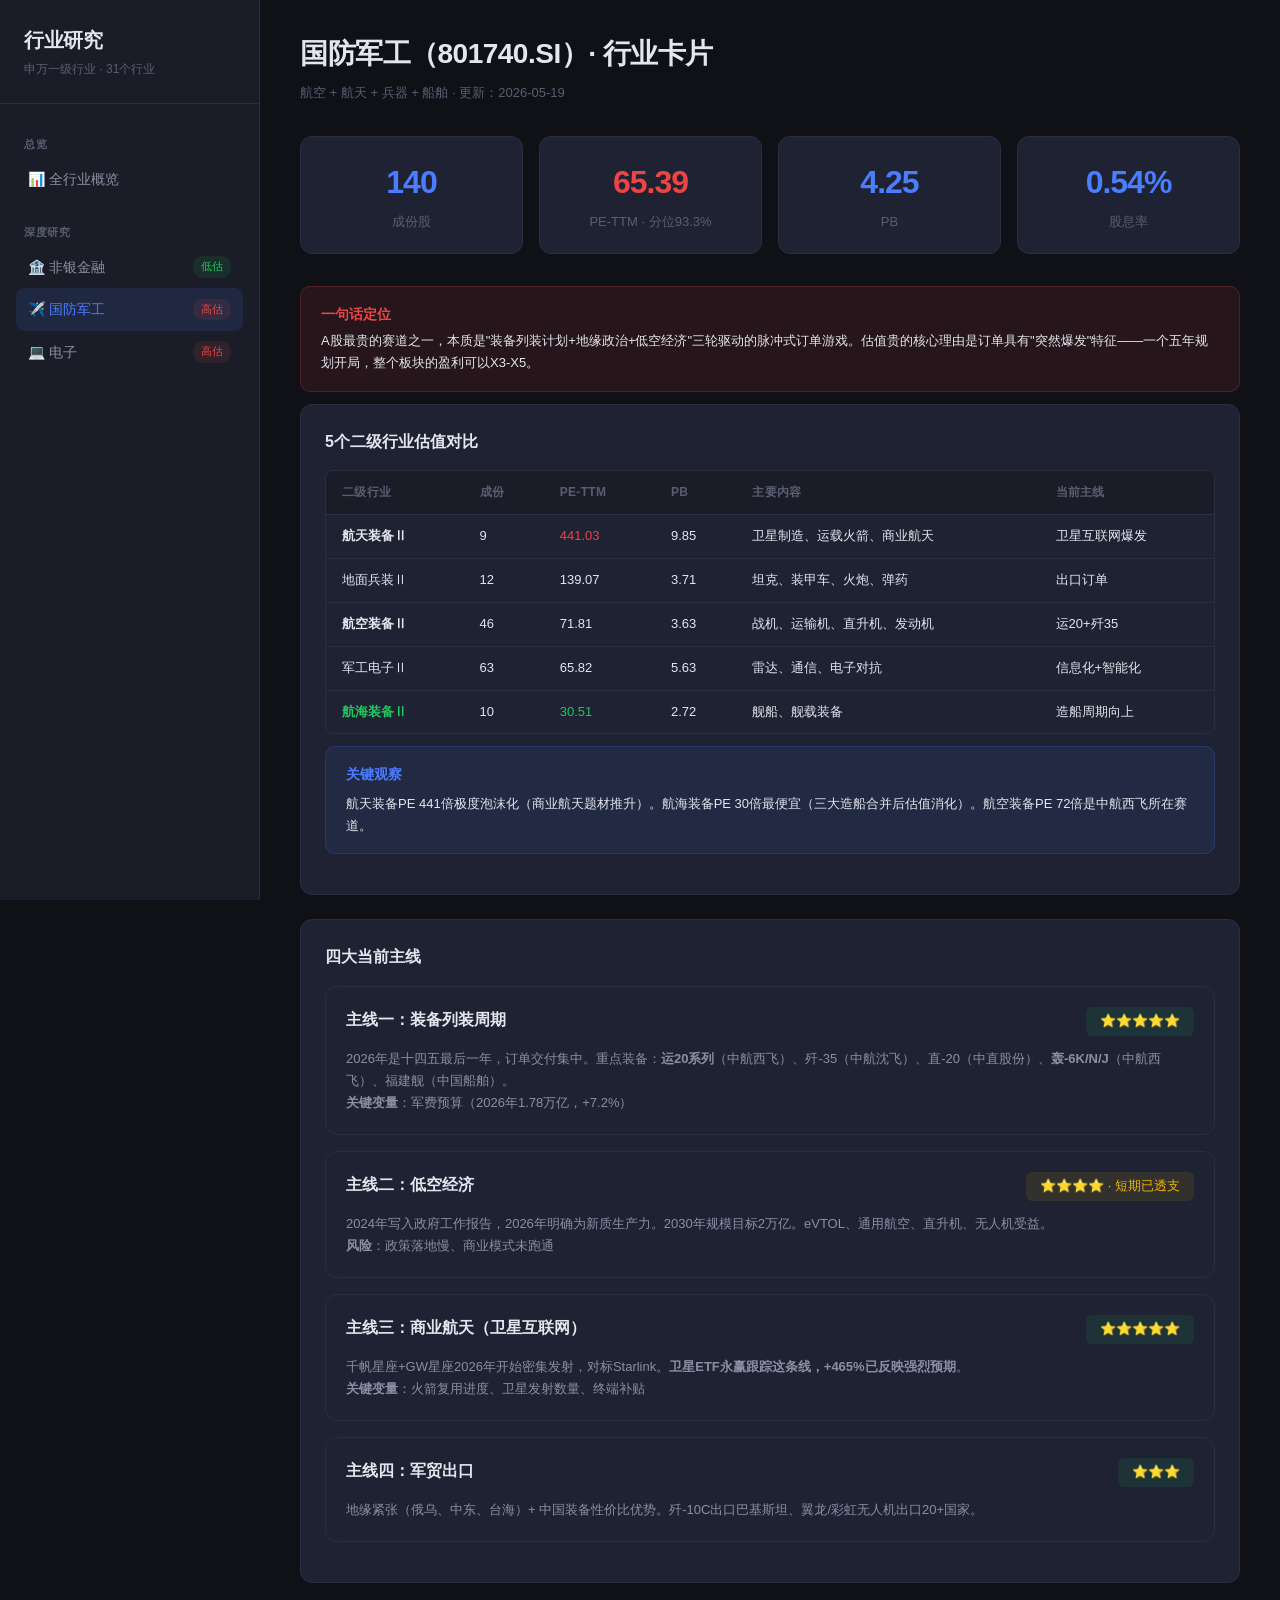
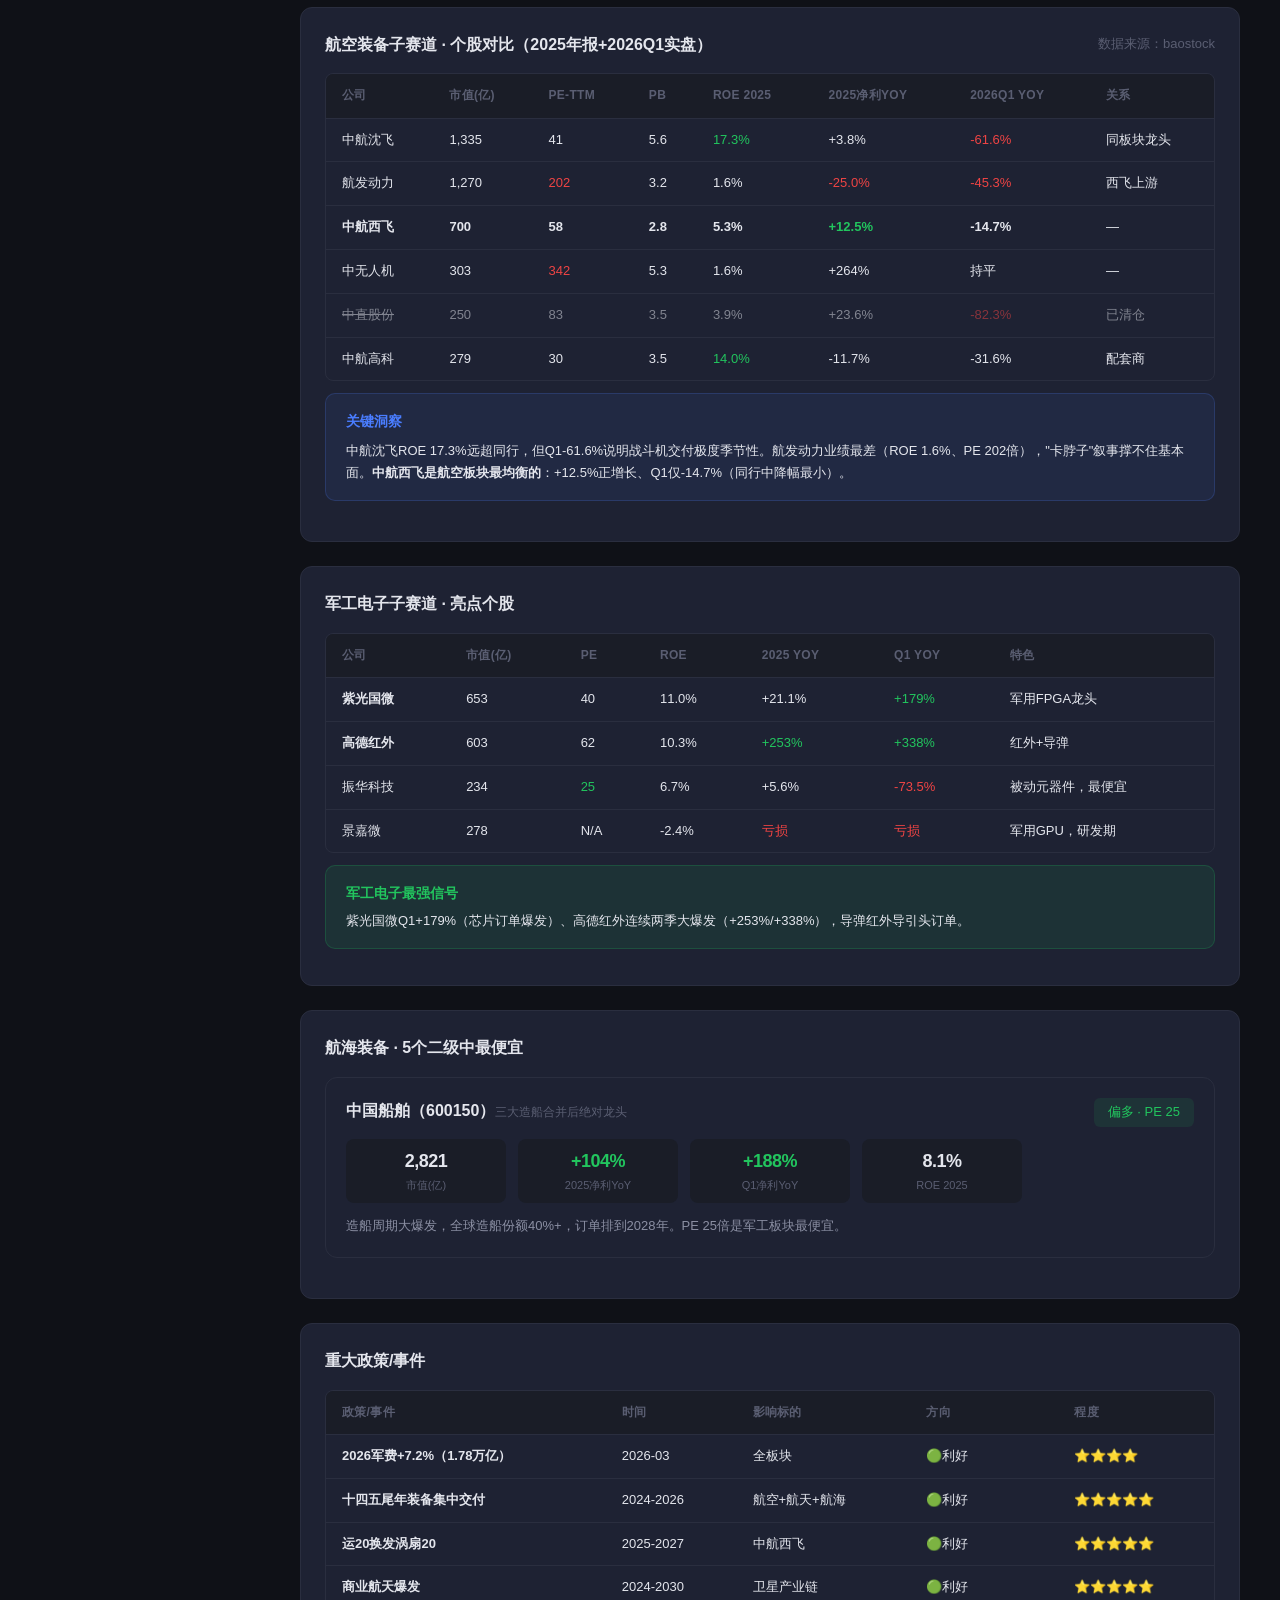
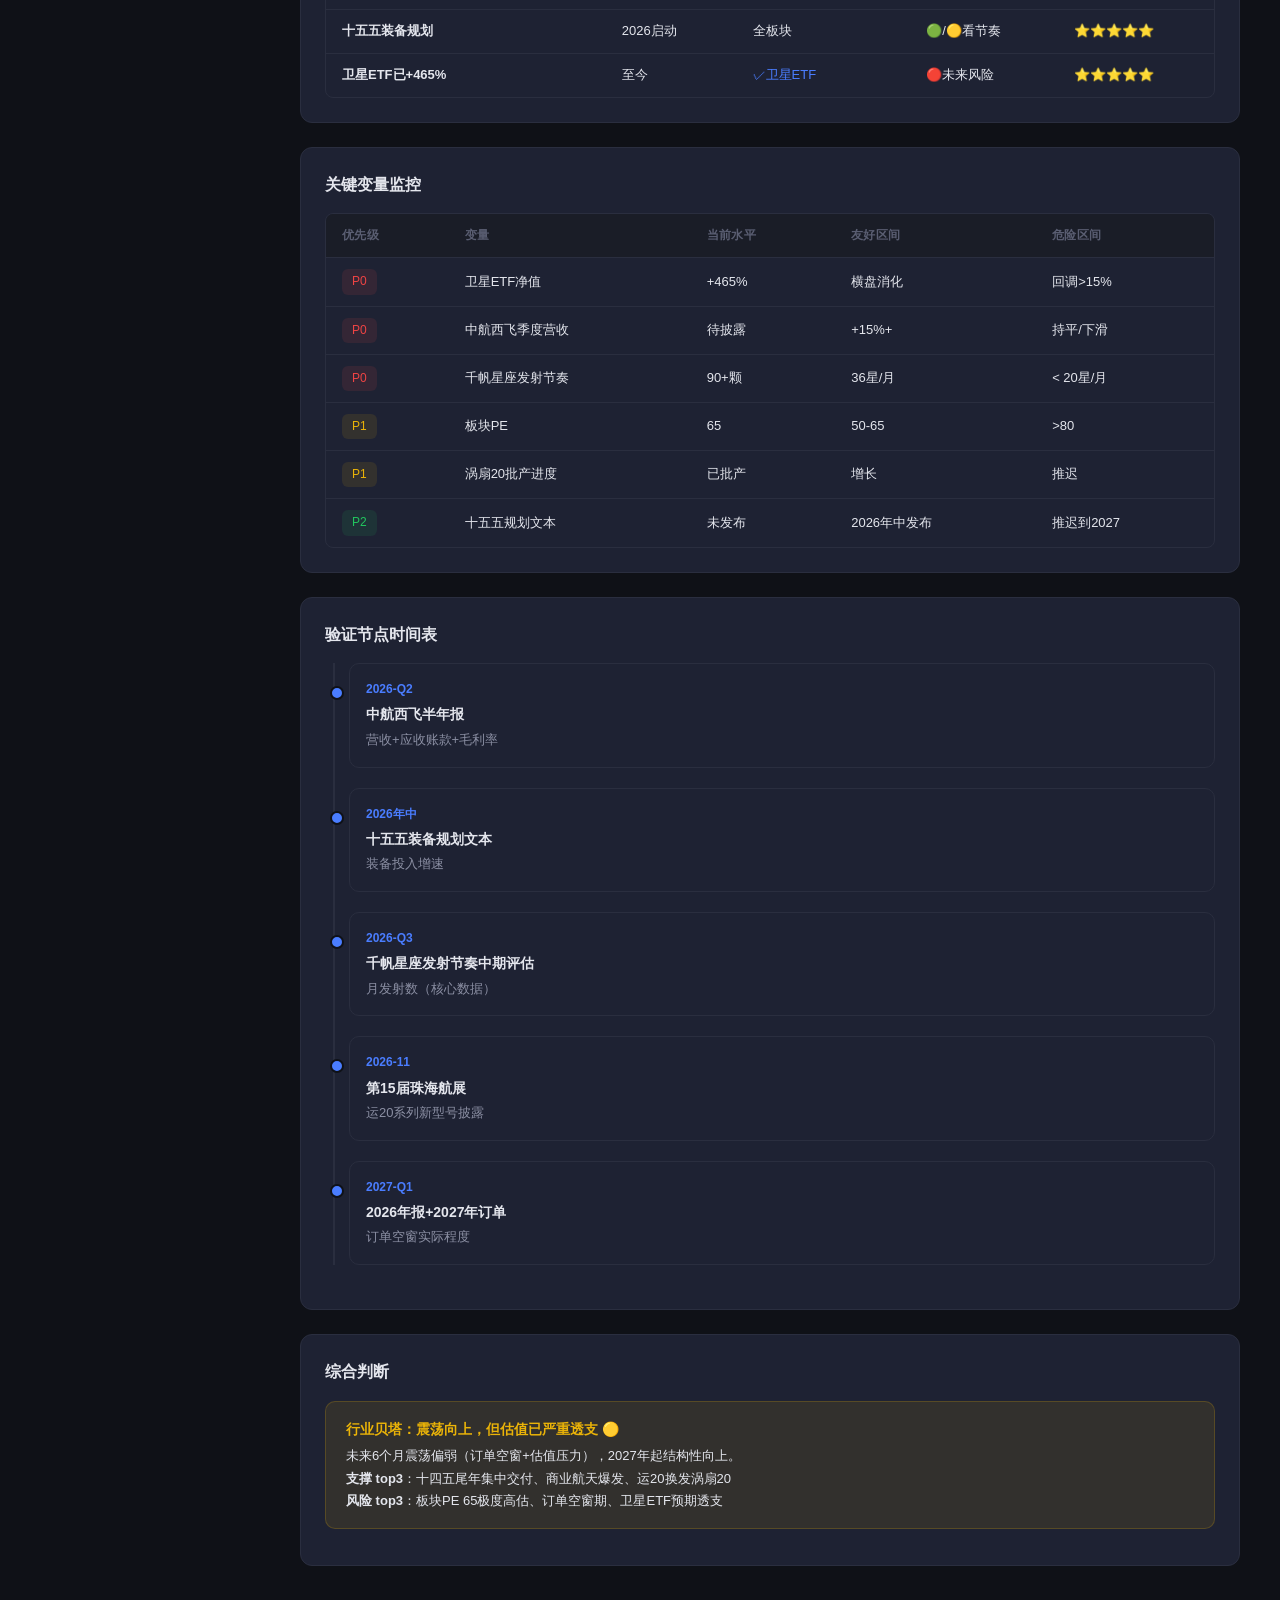
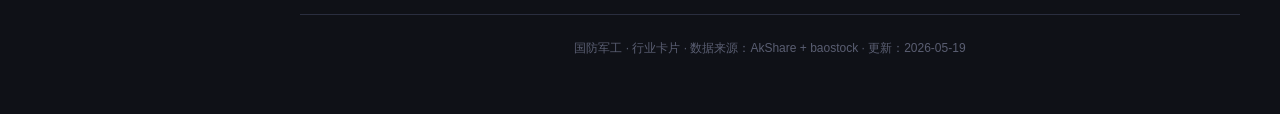
==== commit 4201059f: "移除所有持仓相关数据，适合公开展示" ====
--- a/defense.html
+++ b/defense.html
@@ -17,7 +17,7 @@
     <div class="nav-section">
       <div class="nav-section-title">总览</div>
       <a href="index.html" class="nav-item">📊 全行业概览</a>
-      <a href="holdings.html" class="nav-item">📋 持仓行业映射</a>
+
     </div>
     <div class="nav-section">
       <div class="nav-section-title">深度研究</div>
@@ -30,7 +30,7 @@
   <div class="main-content">
     <div class="page-header fade-in">
       <h2>国防军工（801740.SI）· 行业卡片</h2>
-      <div class="meta">航空 + 航天 + 兵器 + 船舶 · 持仓：✓ 中航西飞 + 卫星ETF · 更新：2026-05-19</div>
+      <div class="meta">航空 + 航天 + 兵器 + 船舶 · 更新：2026-05-19</div>
     </div>
 
     <!-- 30秒概览 -->
@@ -127,7 +127,7 @@
           <tbody>
             <tr><td>中航沈飞</td><td>1,335</td><td>41</td><td>5.6</td><td style="color:var(--green)">17.3%</td><td>+3.8%</td><td style="color:var(--red)">-61.6%</td><td>同板块龙头</td></tr>
             <tr><td>航发动力</td><td>1,270</td><td style="color:var(--red)">202</td><td>3.2</td><td>1.6%</td><td style="color:var(--red)">-25.0%</td><td style="color:var(--red)">-45.3%</td><td>西飞上游</td></tr>
-            <tr style="background:rgba(74,125,255,0.06)"><td><strong>中航西飞 ✓</strong></td><td><strong>700</strong></td><td><strong>58</strong></td><td><strong>2.8</strong></td><td><strong>5.3%</strong></td><td style="color:var(--green)"><strong>+12.5%</strong></td><td><strong>-14.7%</strong></td><td style="color:var(--accent)">✓持仓</td></tr>
+            <tr><td><strong>中航西飞</strong></td><td><strong>700</strong></td><td><strong>58</strong></td><td><strong>2.8</strong></td><td><strong>5.3%</strong></td><td style="color:var(--green)"><strong>+12.5%</strong></td><td><strong>-14.7%</strong></td><td>—</td></tr>
             <tr><td>中无人机</td><td>303</td><td style="color:var(--red)">342</td><td>5.3</td><td>1.6%</td><td>+264%</td><td>持平</td><td>—</td></tr>
             <tr style="opacity:0.5"><td><del>中直股份</del></td><td>250</td><td>83</td><td>3.5</td><td>3.9%</td><td>+23.6%</td><td style="color:var(--red)">-82.3%</td><td>已清仓</td></tr>
             <tr><td>中航高科</td><td>279</td><td>30</td><td>3.5</td><td style="color:var(--green)">14.0%</td><td>-11.7%</td><td>-31.6%</td><td>配套商</td></tr>
@@ -187,8 +187,8 @@
           <tbody>
             <tr><td><strong>2026军费+7.2%（1.78万亿）</strong></td><td>2026-03</td><td>全板块</td><td>🟢利好</td><td>⭐⭐⭐⭐</td></tr>
             <tr><td><strong>十四五尾年装备集中交付</strong></td><td>2024-2026</td><td>航空+航天+航海</td><td>🟢利好</td><td>⭐⭐⭐⭐⭐</td></tr>
-            <tr><td><strong>运20换发涡扇20</strong></td><td>2025-2027</td><td style="color:var(--accent)">✓中航西飞</td><td>🟢利好</td><td>⭐⭐⭐⭐⭐</td></tr>
-            <tr><td><strong>商业航天爆发</strong></td><td>2024-2030</td><td style="color:var(--accent)">✓卫星ETF</td><td>🟢利好</td><td>⭐⭐⭐⭐⭐</td></tr>
+            <tr><td><strong>运20换发涡扇20</strong></td><td>2025-2027</td><td>中航西飞</td><td>🟢利好</td><td>⭐⭐⭐⭐⭐</td></tr>
+            <tr><td><strong>商业航天爆发</strong></td><td>2024-2030</td><td>卫星产业链</td><td>🟢利好</td><td>⭐⭐⭐⭐⭐</td></tr>
             <tr><td><strong>十五五装备规划</strong></td><td>2026启动</td><td>全板块</td><td>🟢/🟡看节奏</td><td>⭐⭐⭐⭐⭐</td></tr>
             <tr><td><strong>卫星ETF已+465%</strong></td><td>至今</td><td style="color:var(--accent)">✓卫星ETF</td><td>🔴未来风险</td><td>⭐⭐⭐⭐⭐</td></tr>
           </tbody>
@@ -237,30 +237,6 @@
       </div>
     </div>
 
-    <!-- 持仓启示 -->
-    <div class="card fade-in">
-      <div class="card-header"><span class="card-title">对你持仓的具体启示</span></div>
-      <div class="stock-profile">
-        <div class="profile-header">
-          <div><span class="profile-name">中航西飞（000768）</span><span class="profile-code">+3% · 刚建仓</span></div>
-          <span class="tag tag-lg yellow">持有等兑现</span>
-        </div>
-        <div class="profile-desc">
-          净利好：十四五尾年交付+涡扇20+军品定价改革。净利空：板块估值高+订单空窗期风险。<br>
-          <strong>建议</strong>：持有等2026Q2半年报，警惕板块整体回调。
-        </div>
-      </div>
-      <div class="stock-profile">
-        <div class="profile-header">
-          <div><span class="profile-name">卫星ETF永赢（159218）</span><span class="profile-code">+465% 🔥</span></div>
-          <span class="tag tag-lg red">必须止盈策略</span>
-        </div>
-        <div class="profile-desc">
-          净利好：商业航天爆发+千帆/GW星座持续发射。净利空：估值已严重透支+任何兑现不及预期都会回调。<br>
-          <strong>建议</strong>：分批止盈。方案A：止盈一半锁定+232%；方案B：止盈70%留观察仓；方案C：设移动止盈线（距最高回撤15%触发）。
-        </div>
-      </div>
-    </div>
 
     <div class="footer">国防军工 · 行业卡片 · 数据来源：AkShare + baostock · 更新：2026-05-19</div>
   </div>
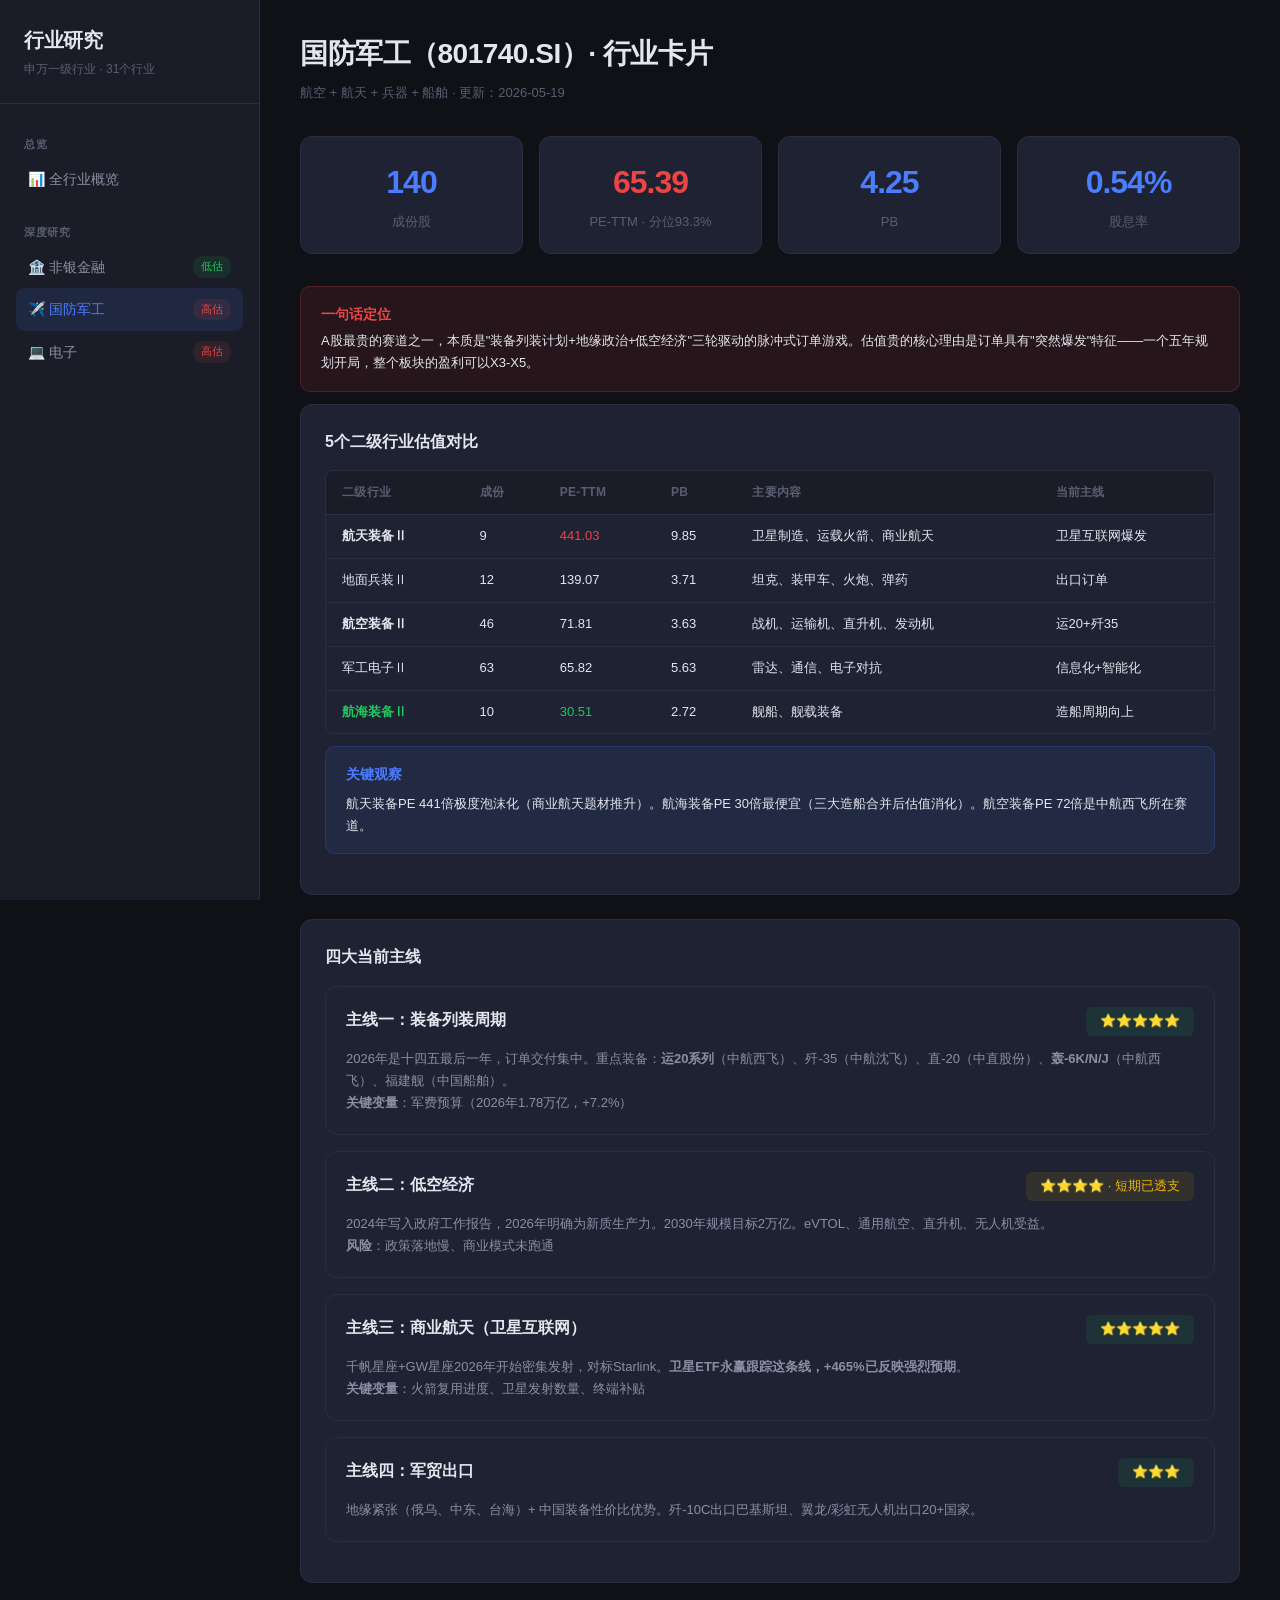
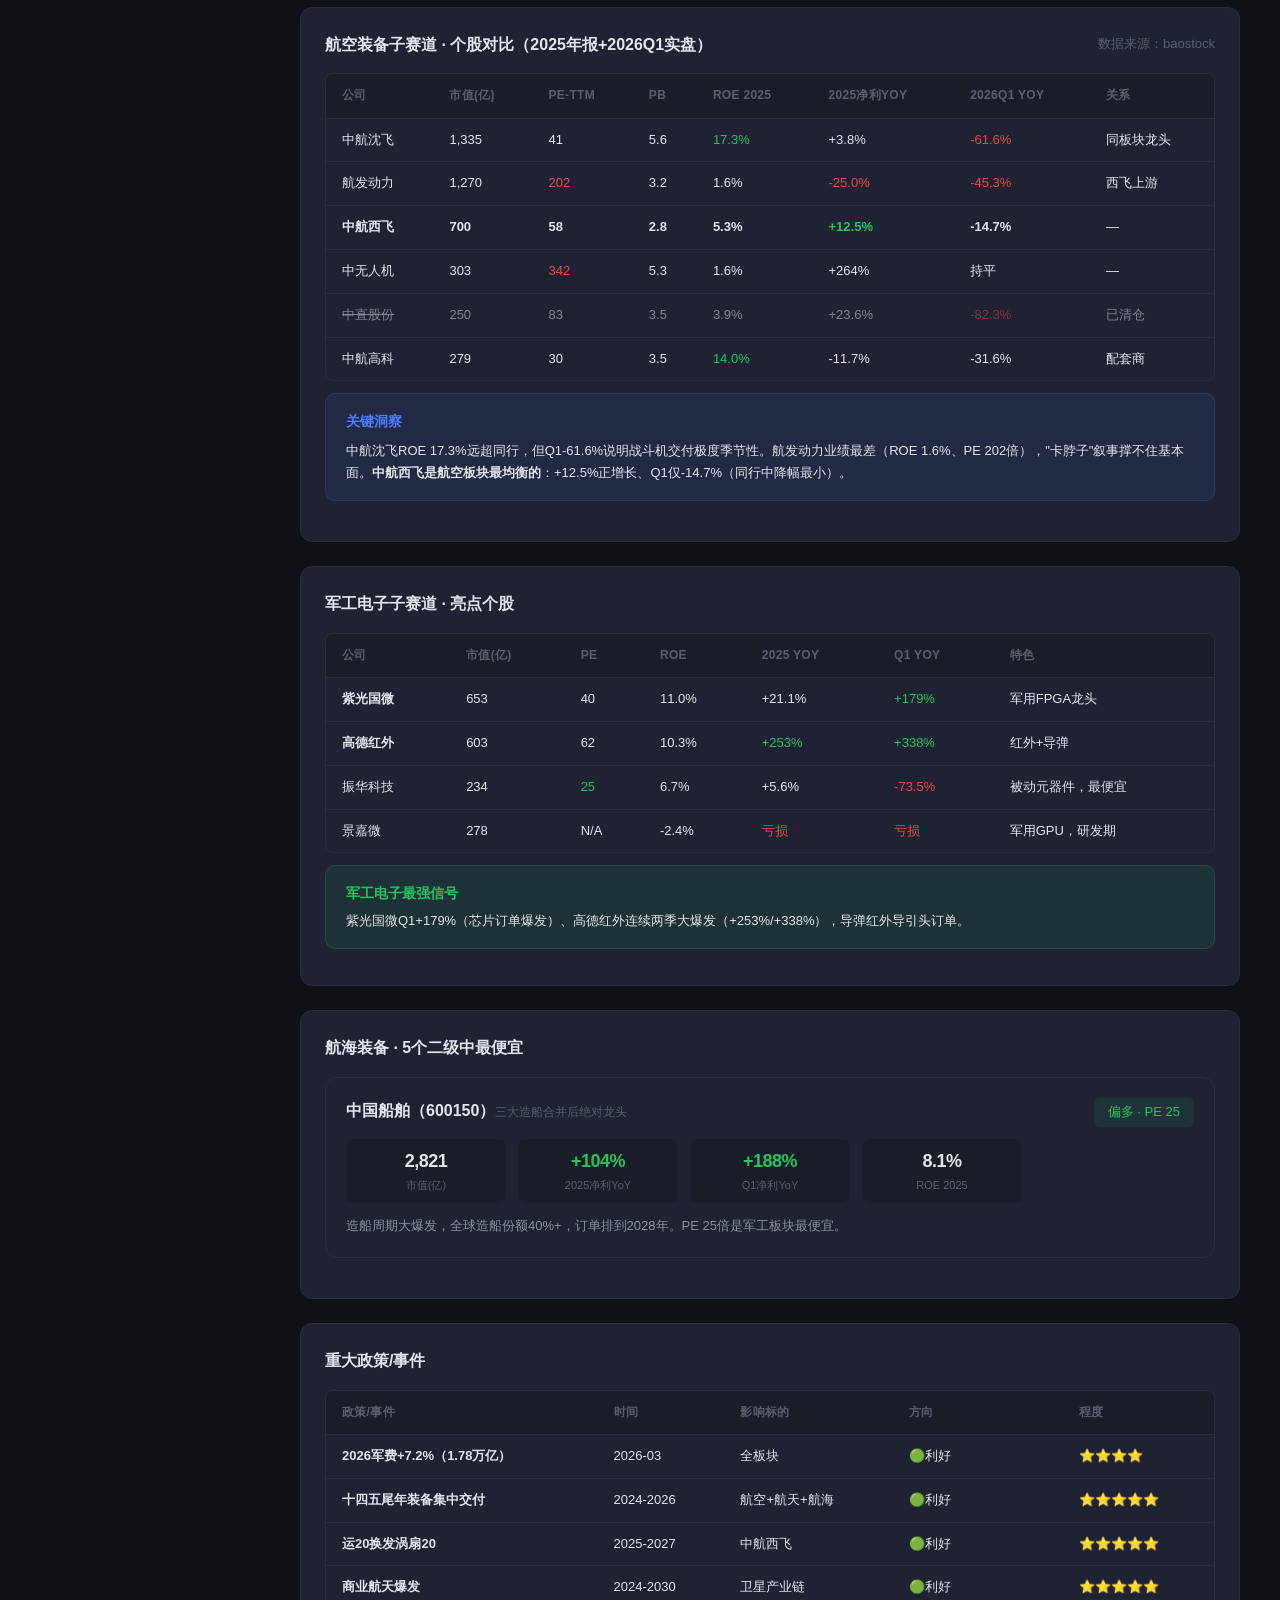
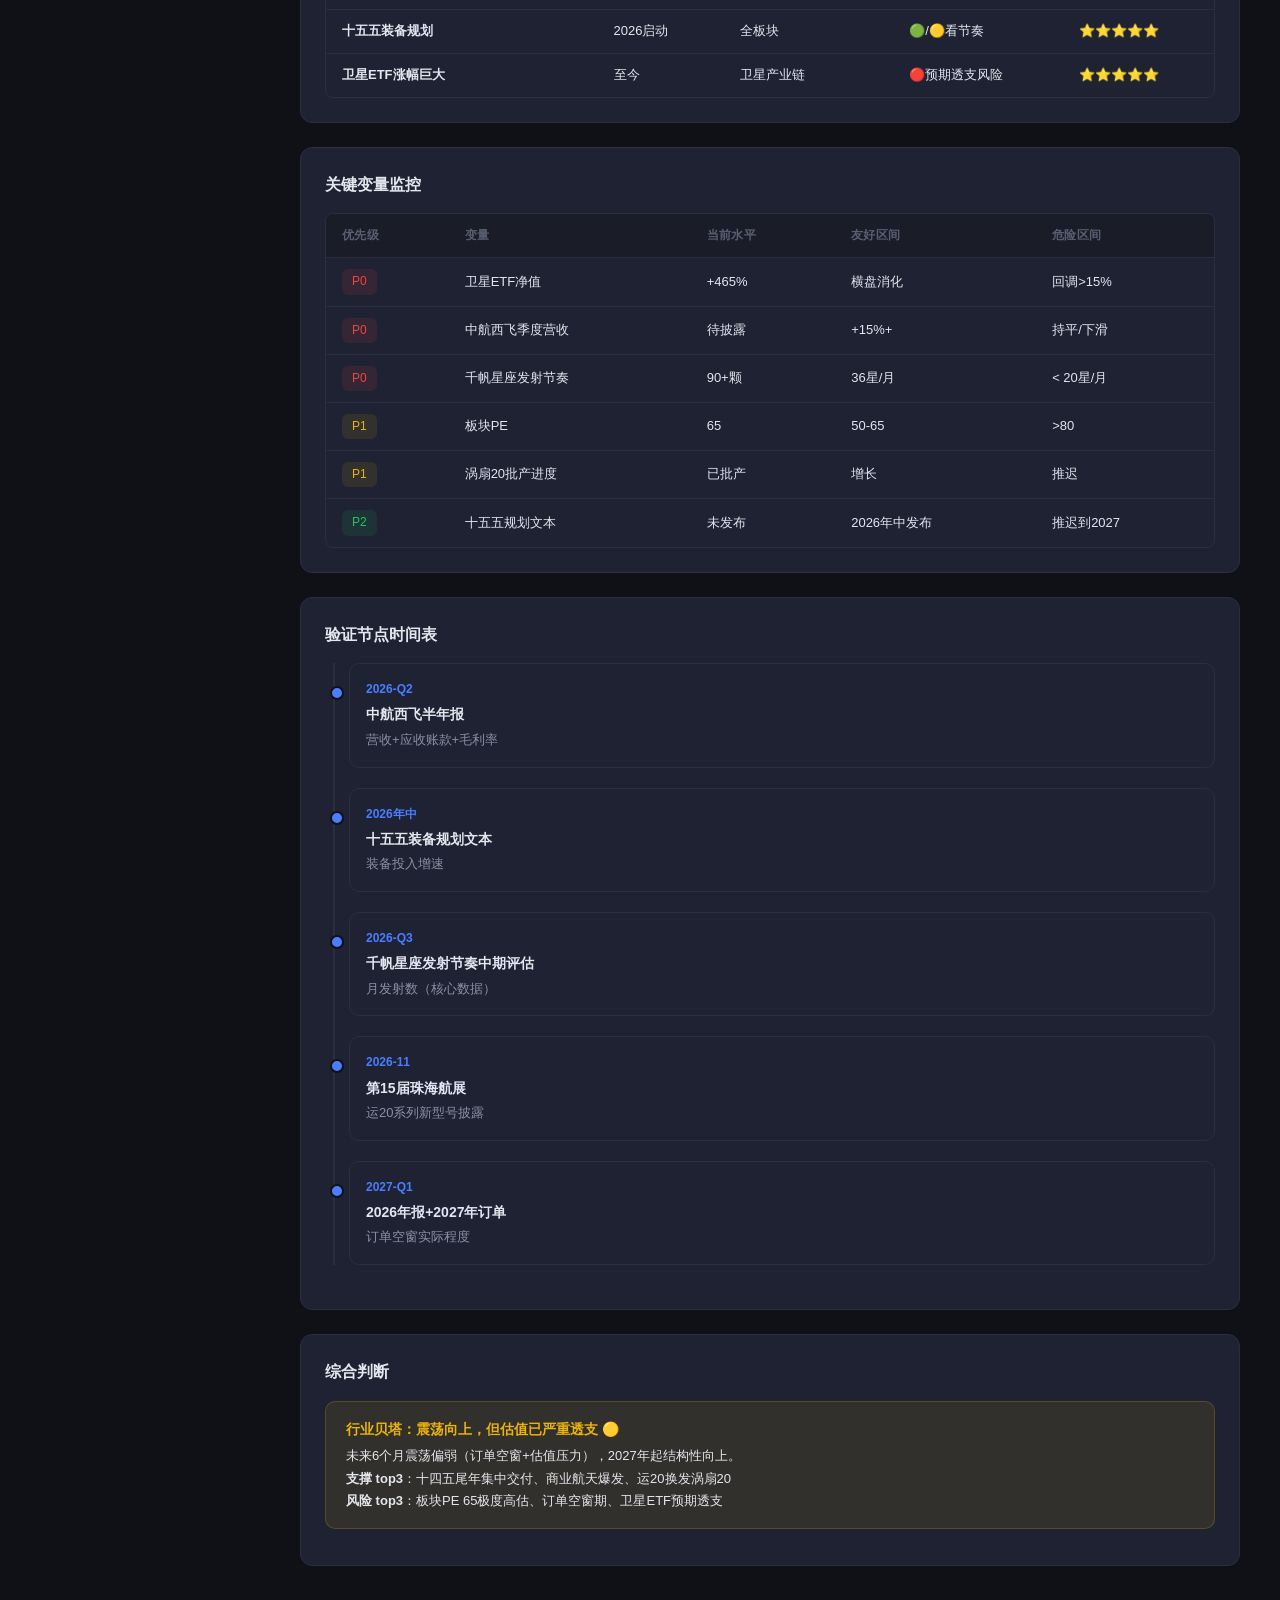
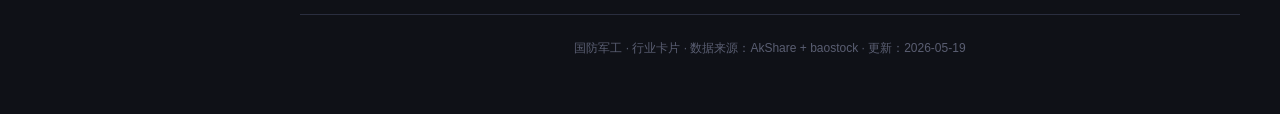
==== commit 0d26b455: "清理残留持仓引用" ====
--- a/defense.html
+++ b/defense.html
@@ -190,7 +190,7 @@
             <tr><td><strong>运20换发涡扇20</strong></td><td>2025-2027</td><td>中航西飞</td><td>🟢利好</td><td>⭐⭐⭐⭐⭐</td></tr>
             <tr><td><strong>商业航天爆发</strong></td><td>2024-2030</td><td>卫星产业链</td><td>🟢利好</td><td>⭐⭐⭐⭐⭐</td></tr>
             <tr><td><strong>十五五装备规划</strong></td><td>2026启动</td><td>全板块</td><td>🟢/🟡看节奏</td><td>⭐⭐⭐⭐⭐</td></tr>
-            <tr><td><strong>卫星ETF已+465%</strong></td><td>至今</td><td style="color:var(--accent)">✓卫星ETF</td><td>🔴未来风险</td><td>⭐⭐⭐⭐⭐</td></tr>
+            <tr><td><strong>卫星ETF涨幅巨大</strong></td><td>至今</td><td>卫星产业链</td><td>🔴预期透支风险</td><td>⭐⭐⭐⭐⭐</td></tr>
           </tbody>
         </table>
       </div>
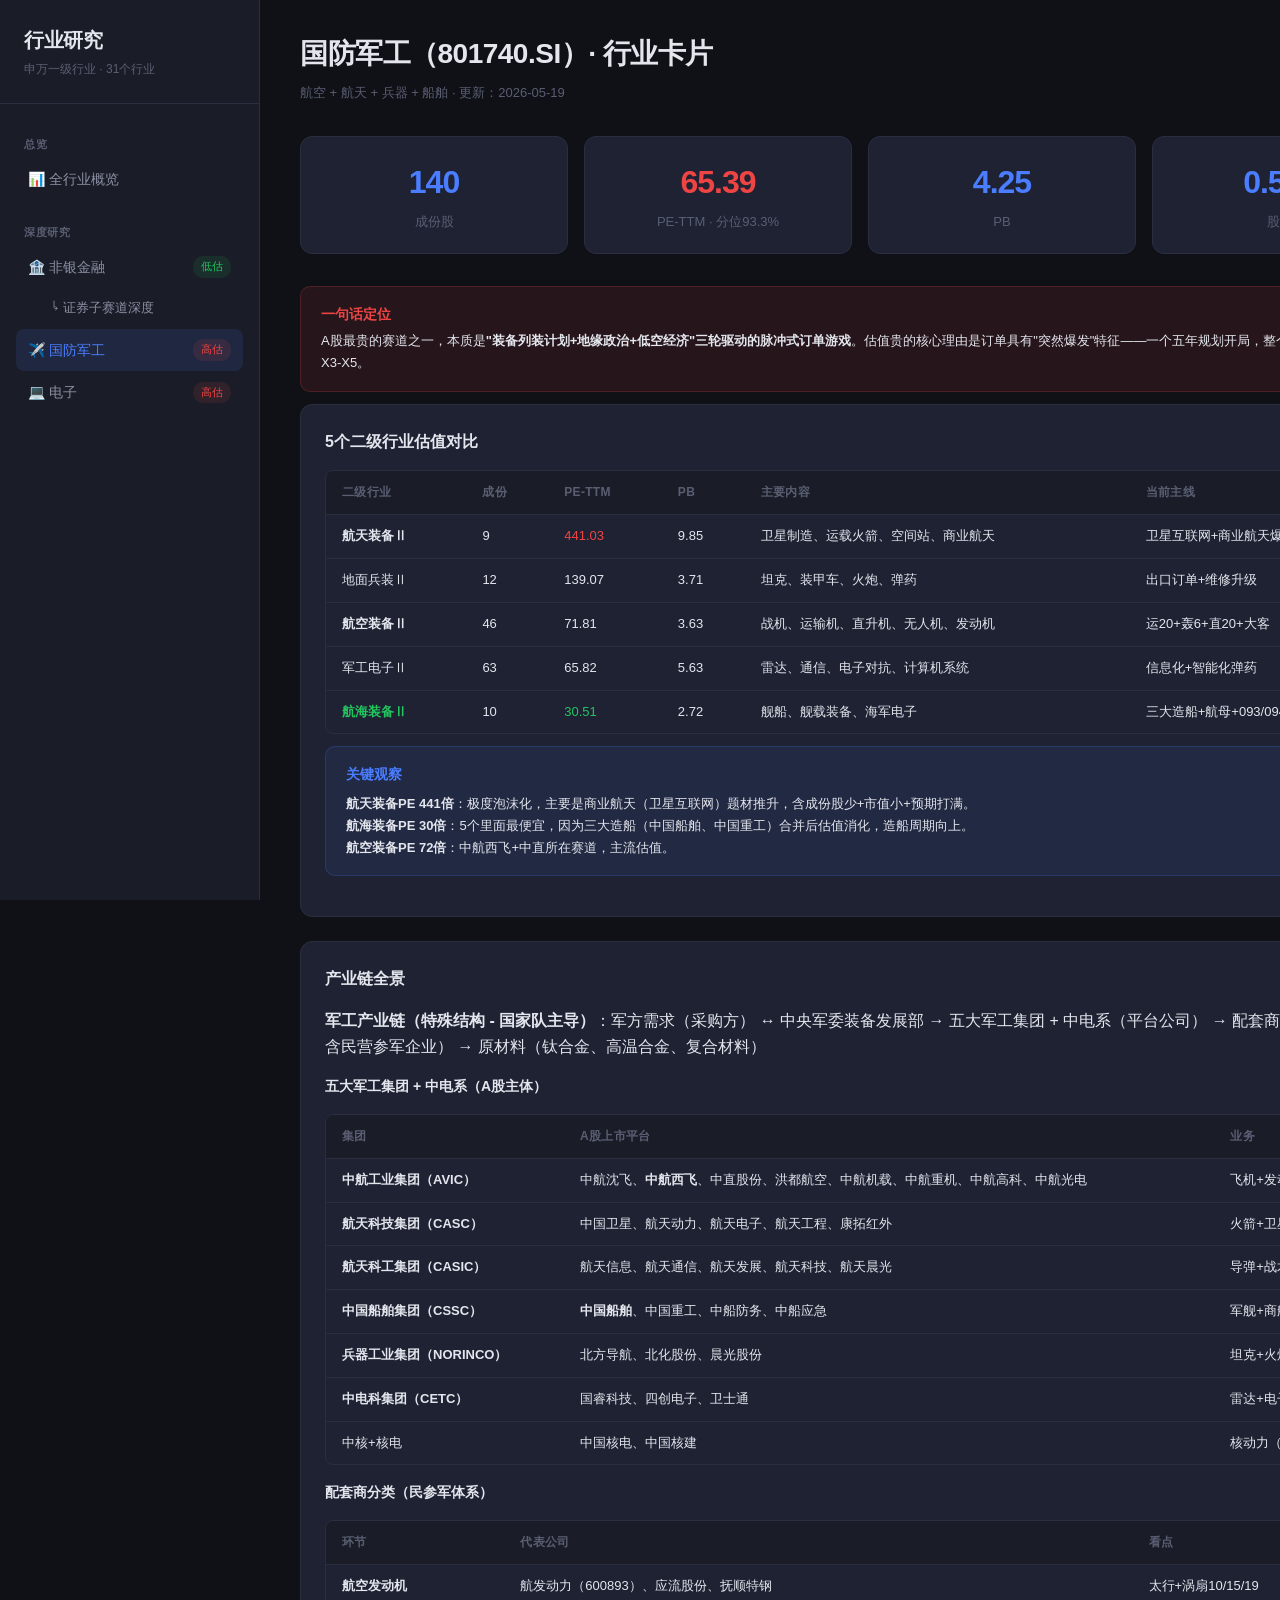
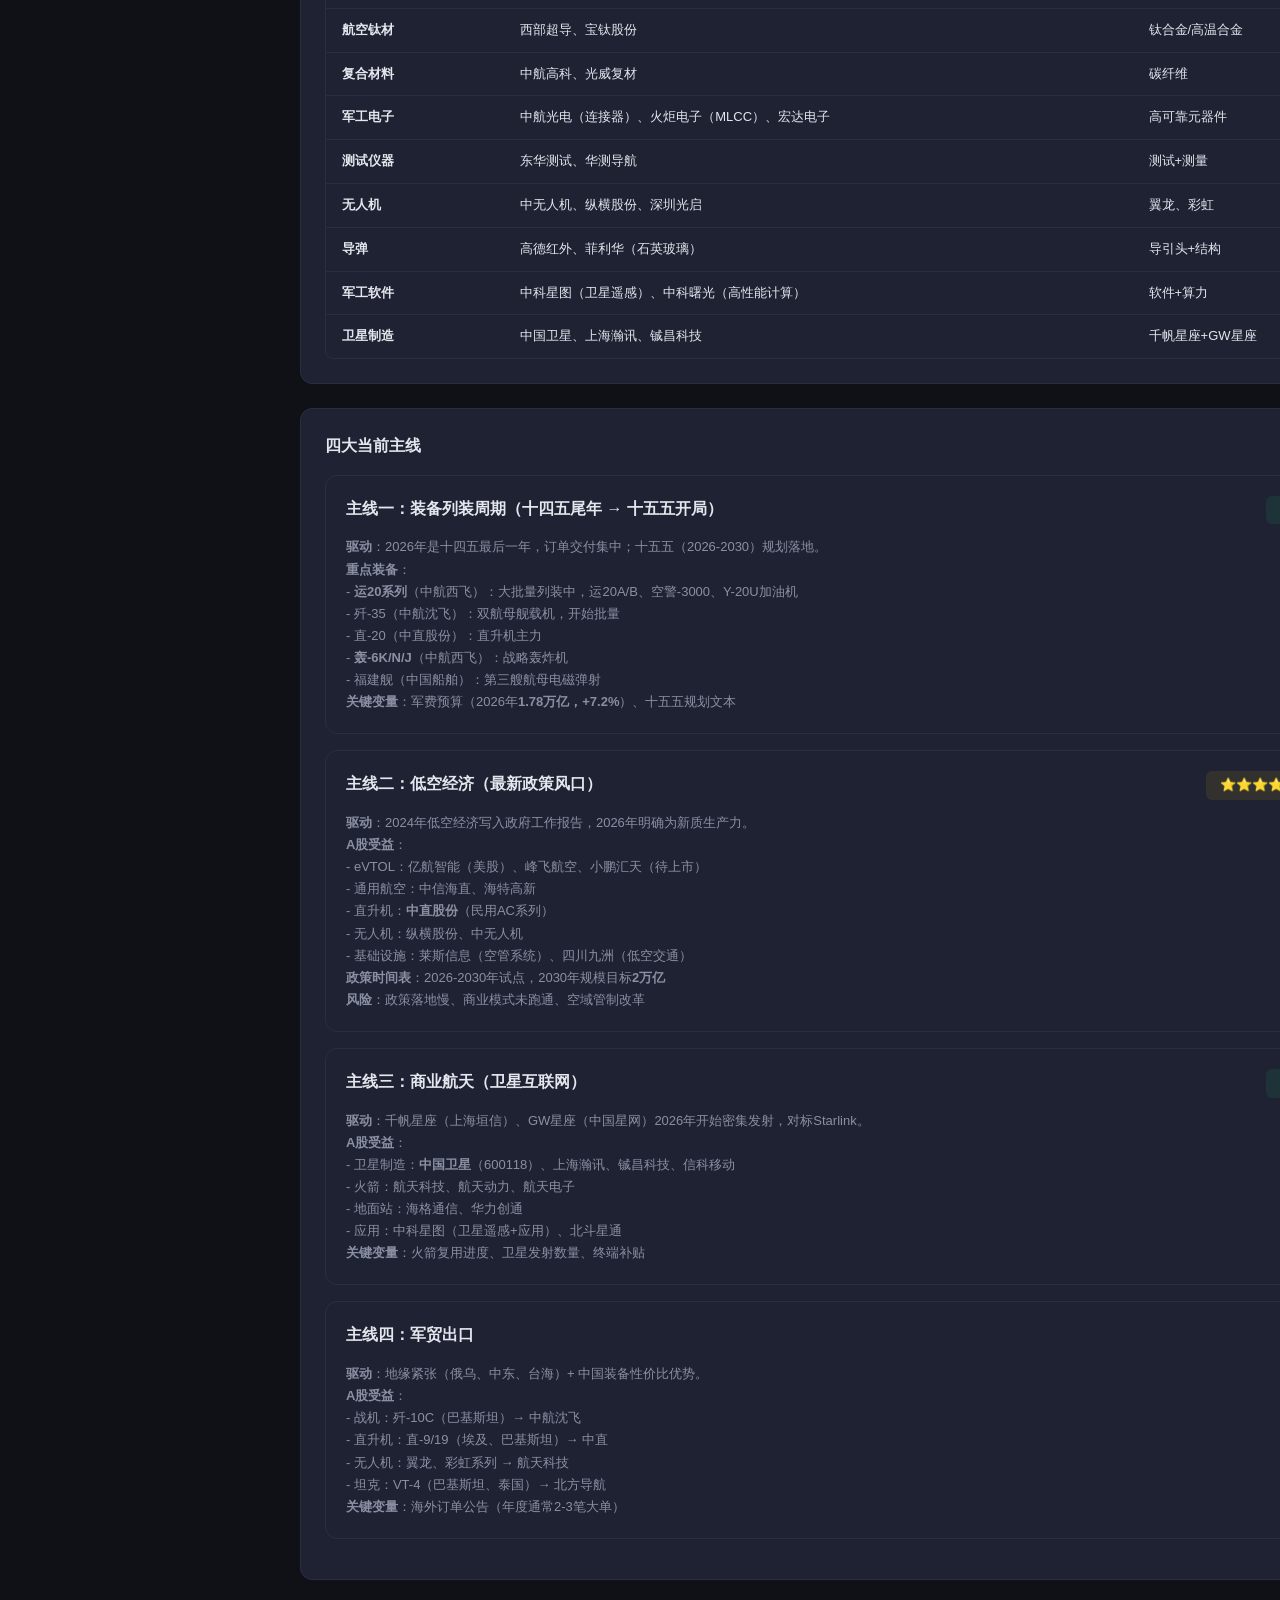
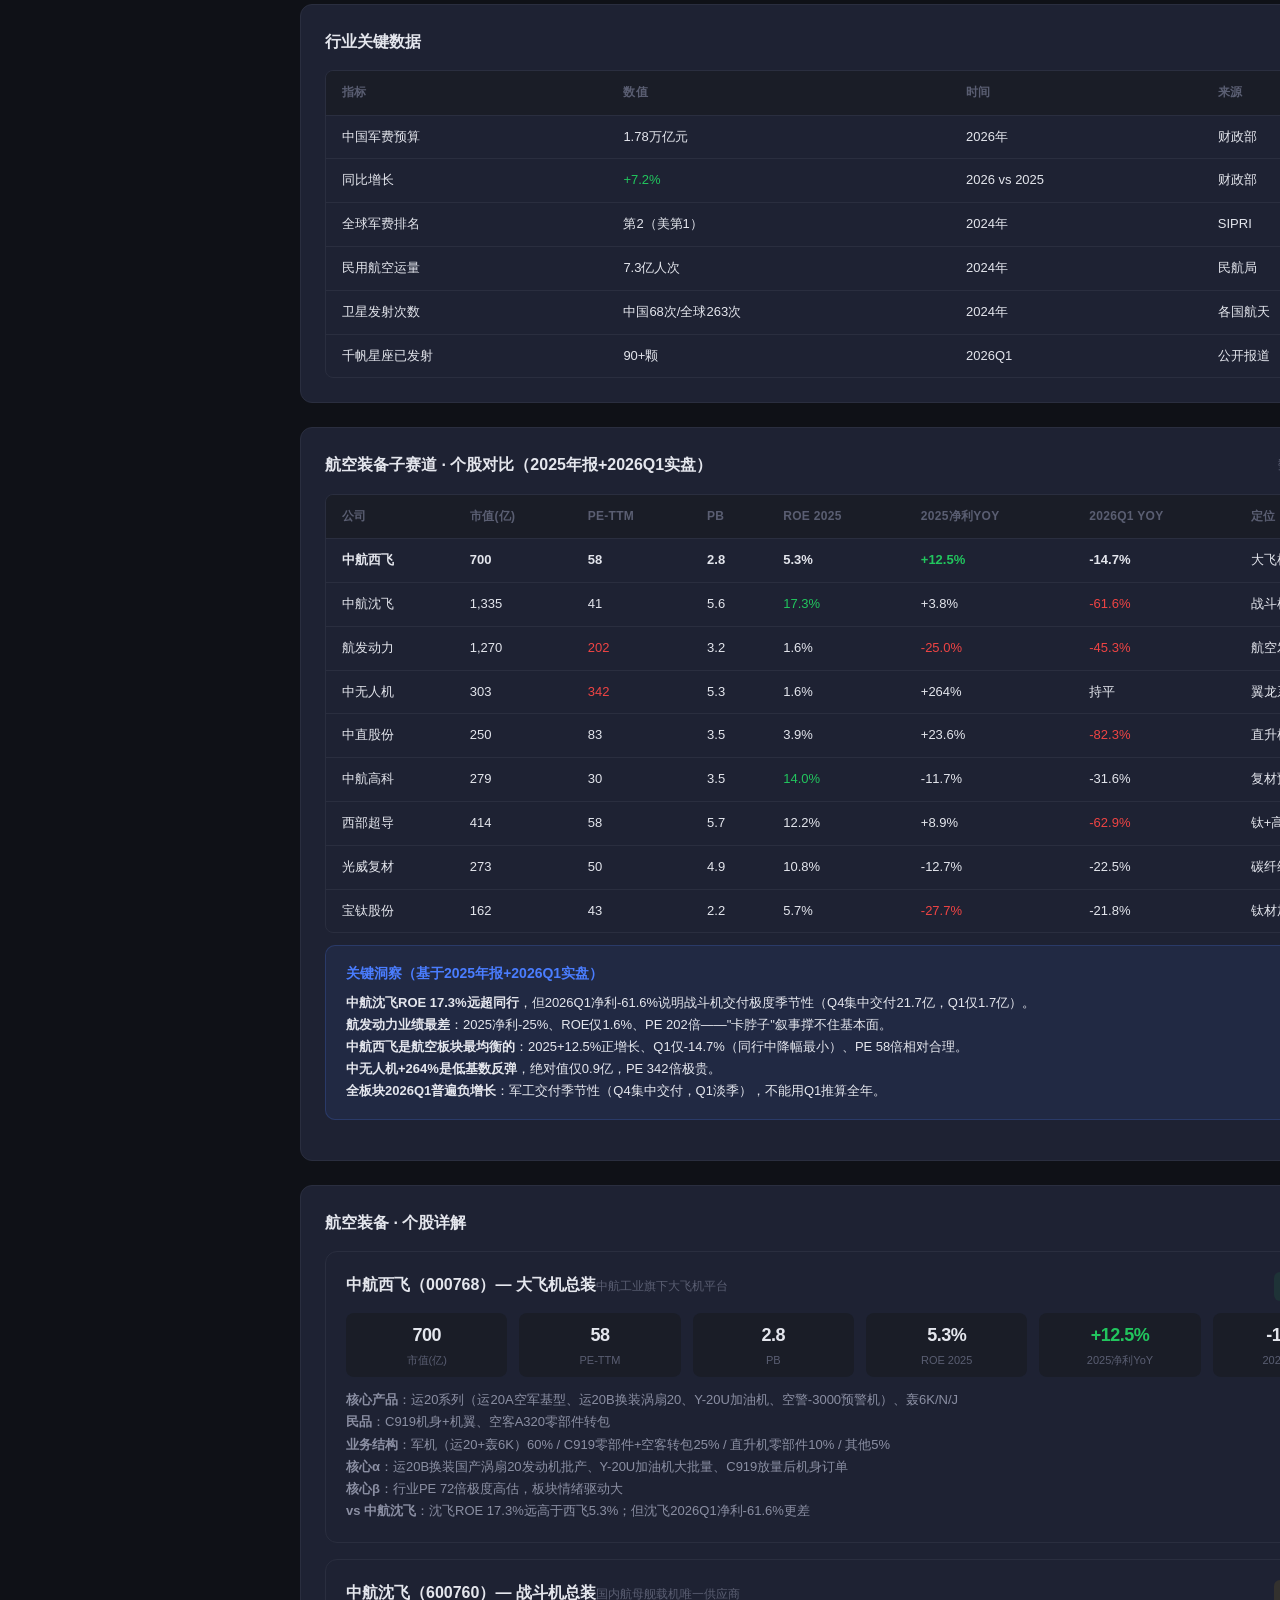
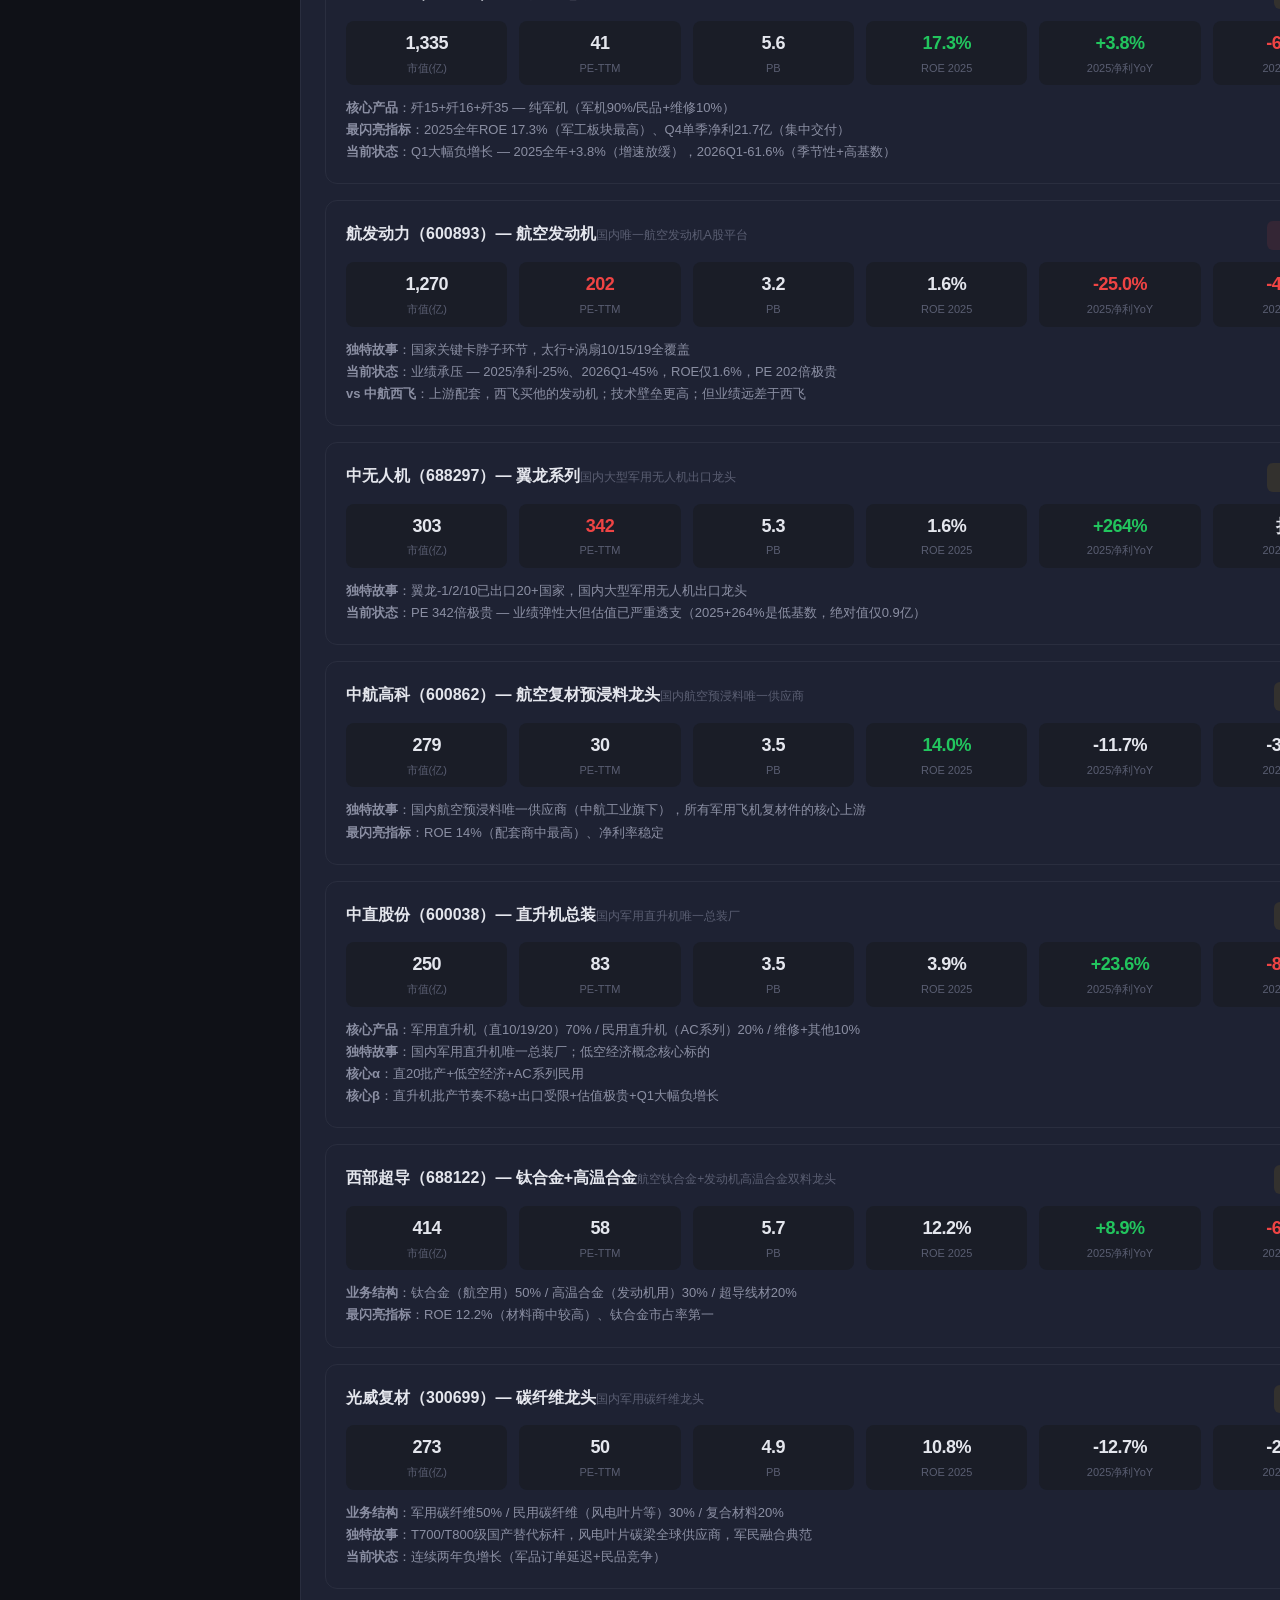
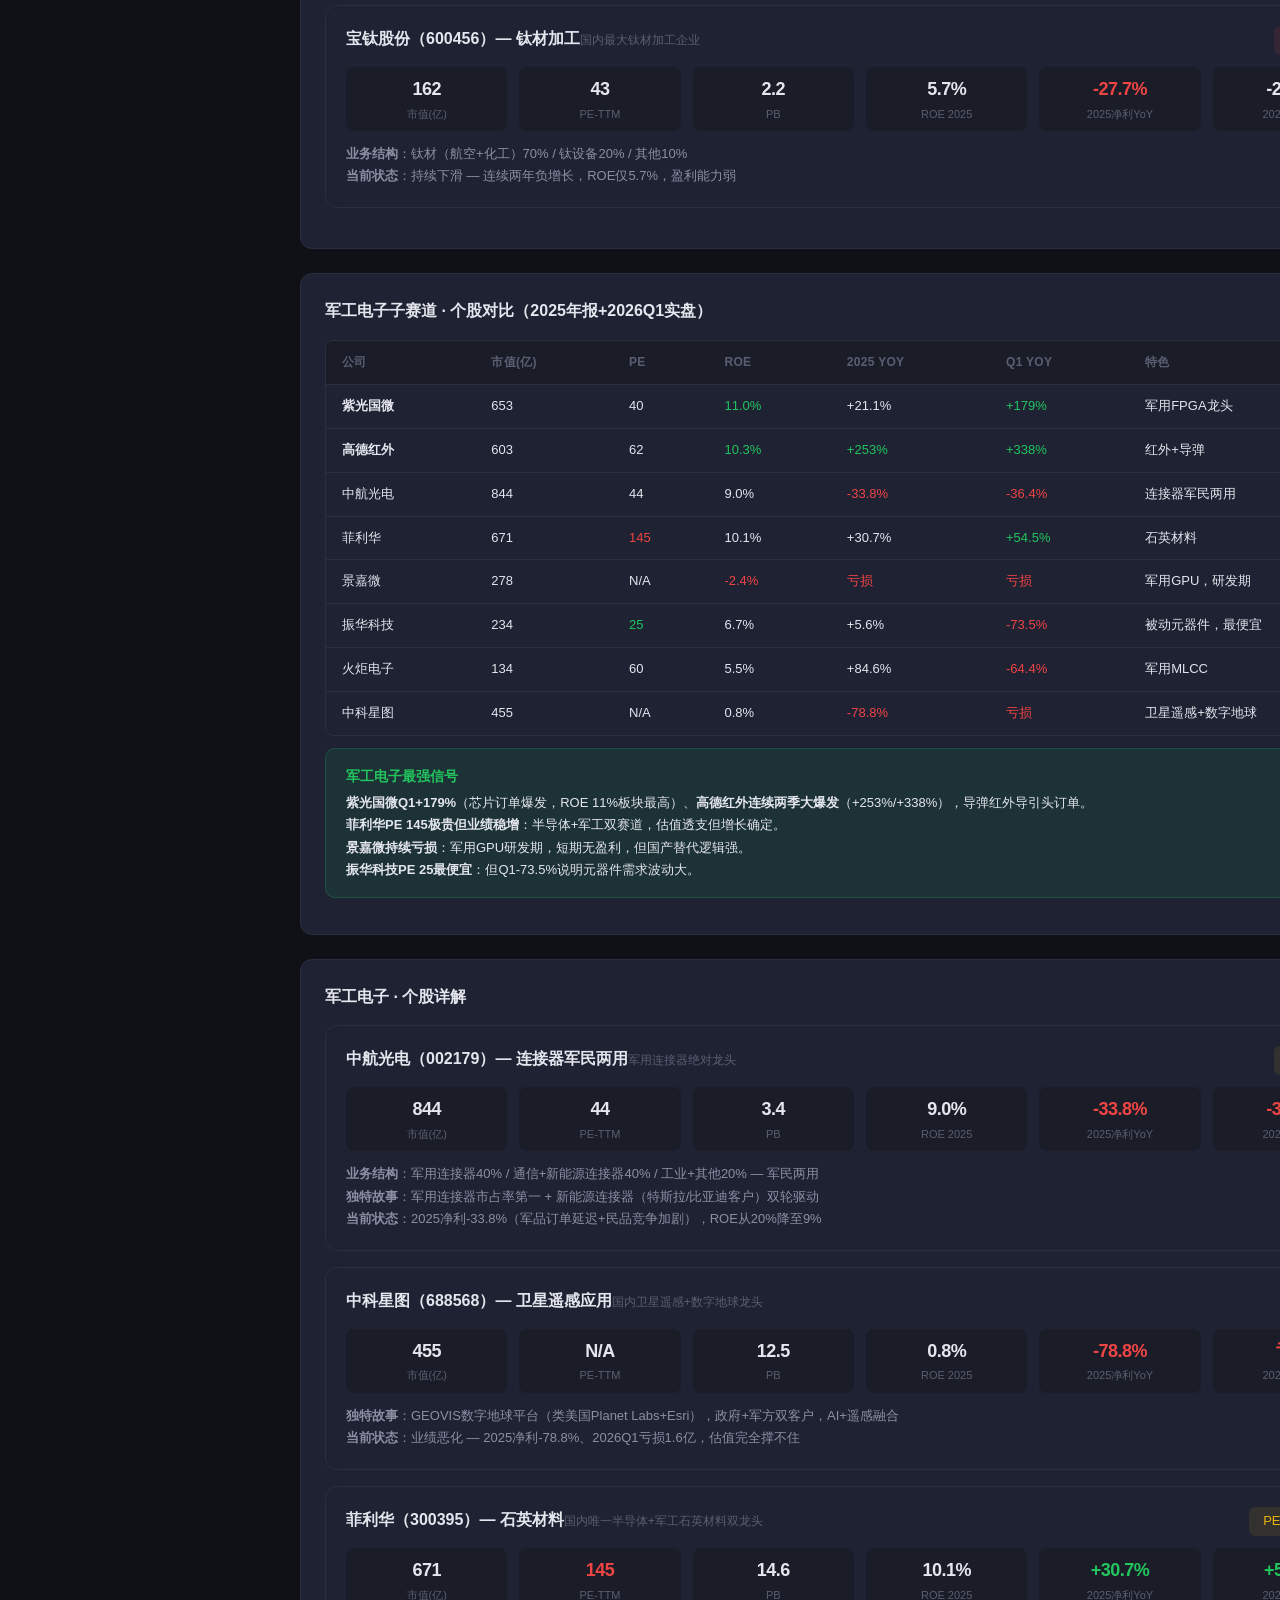
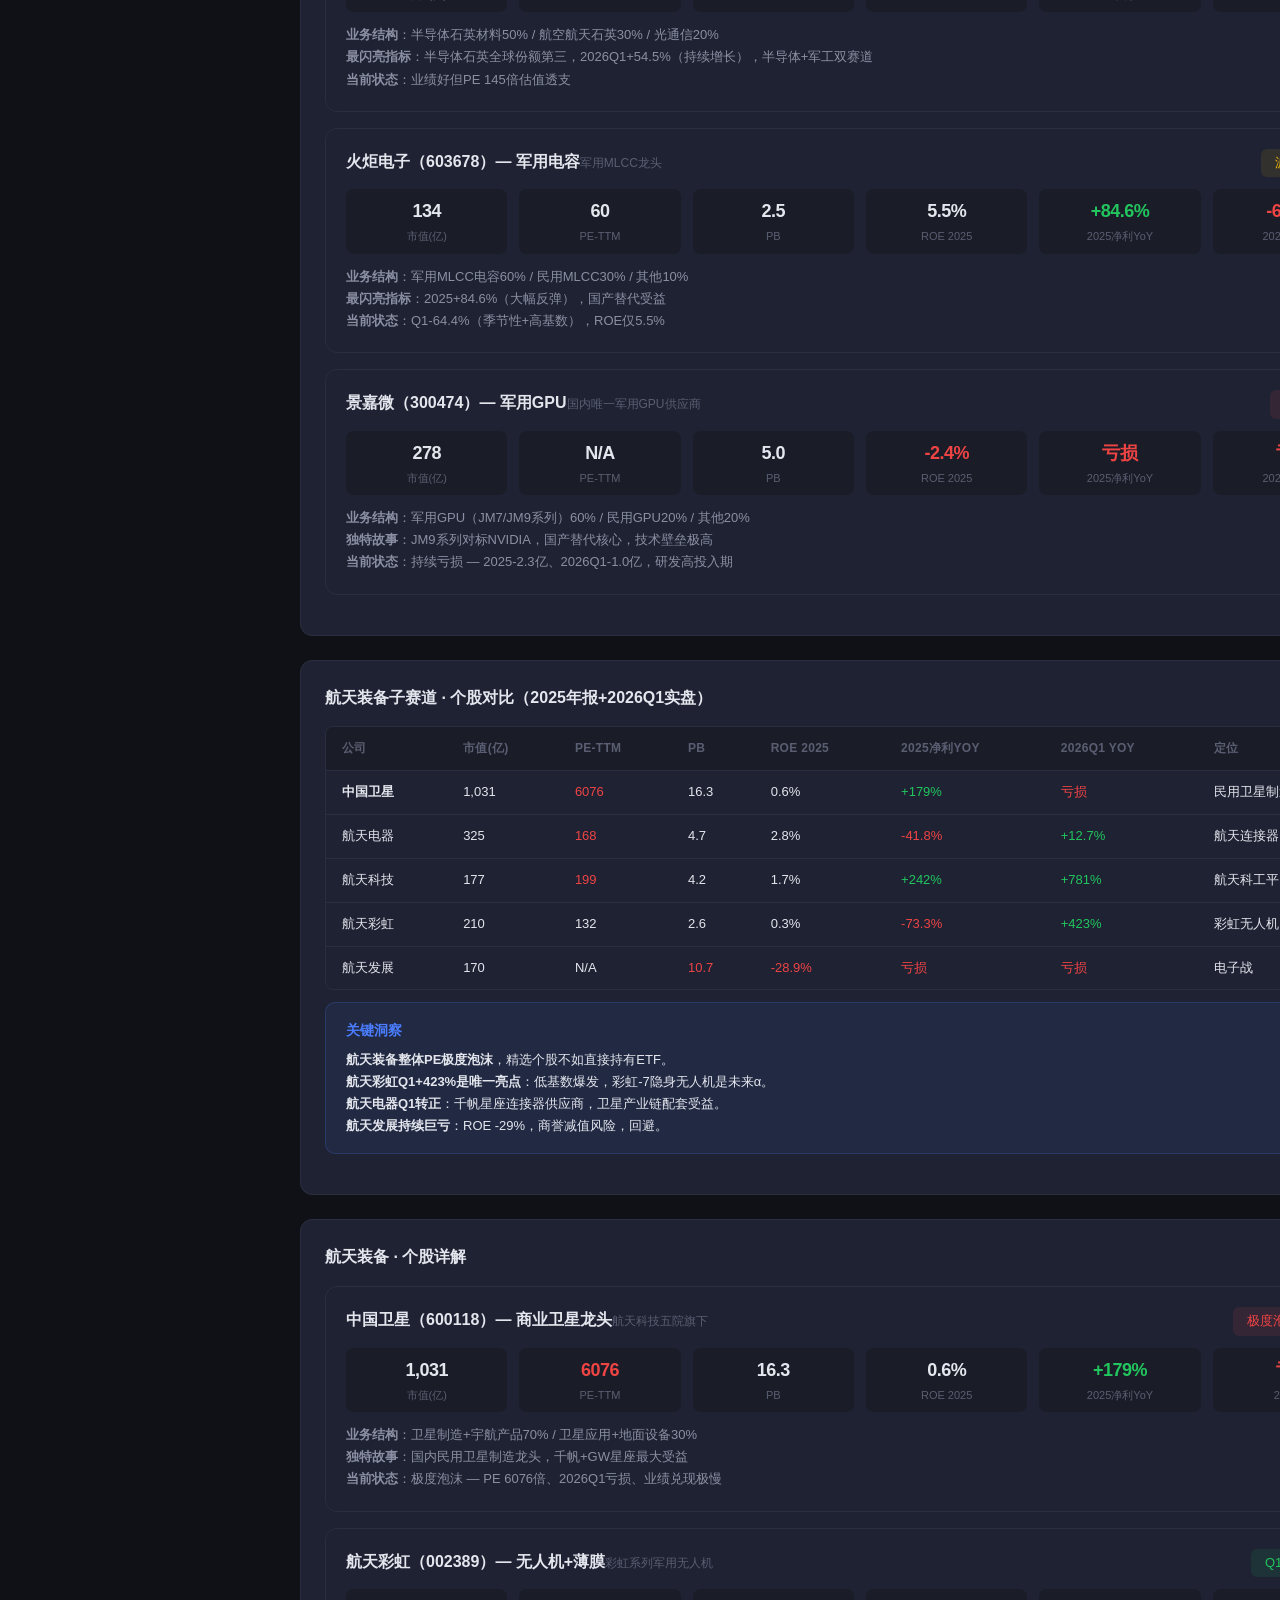
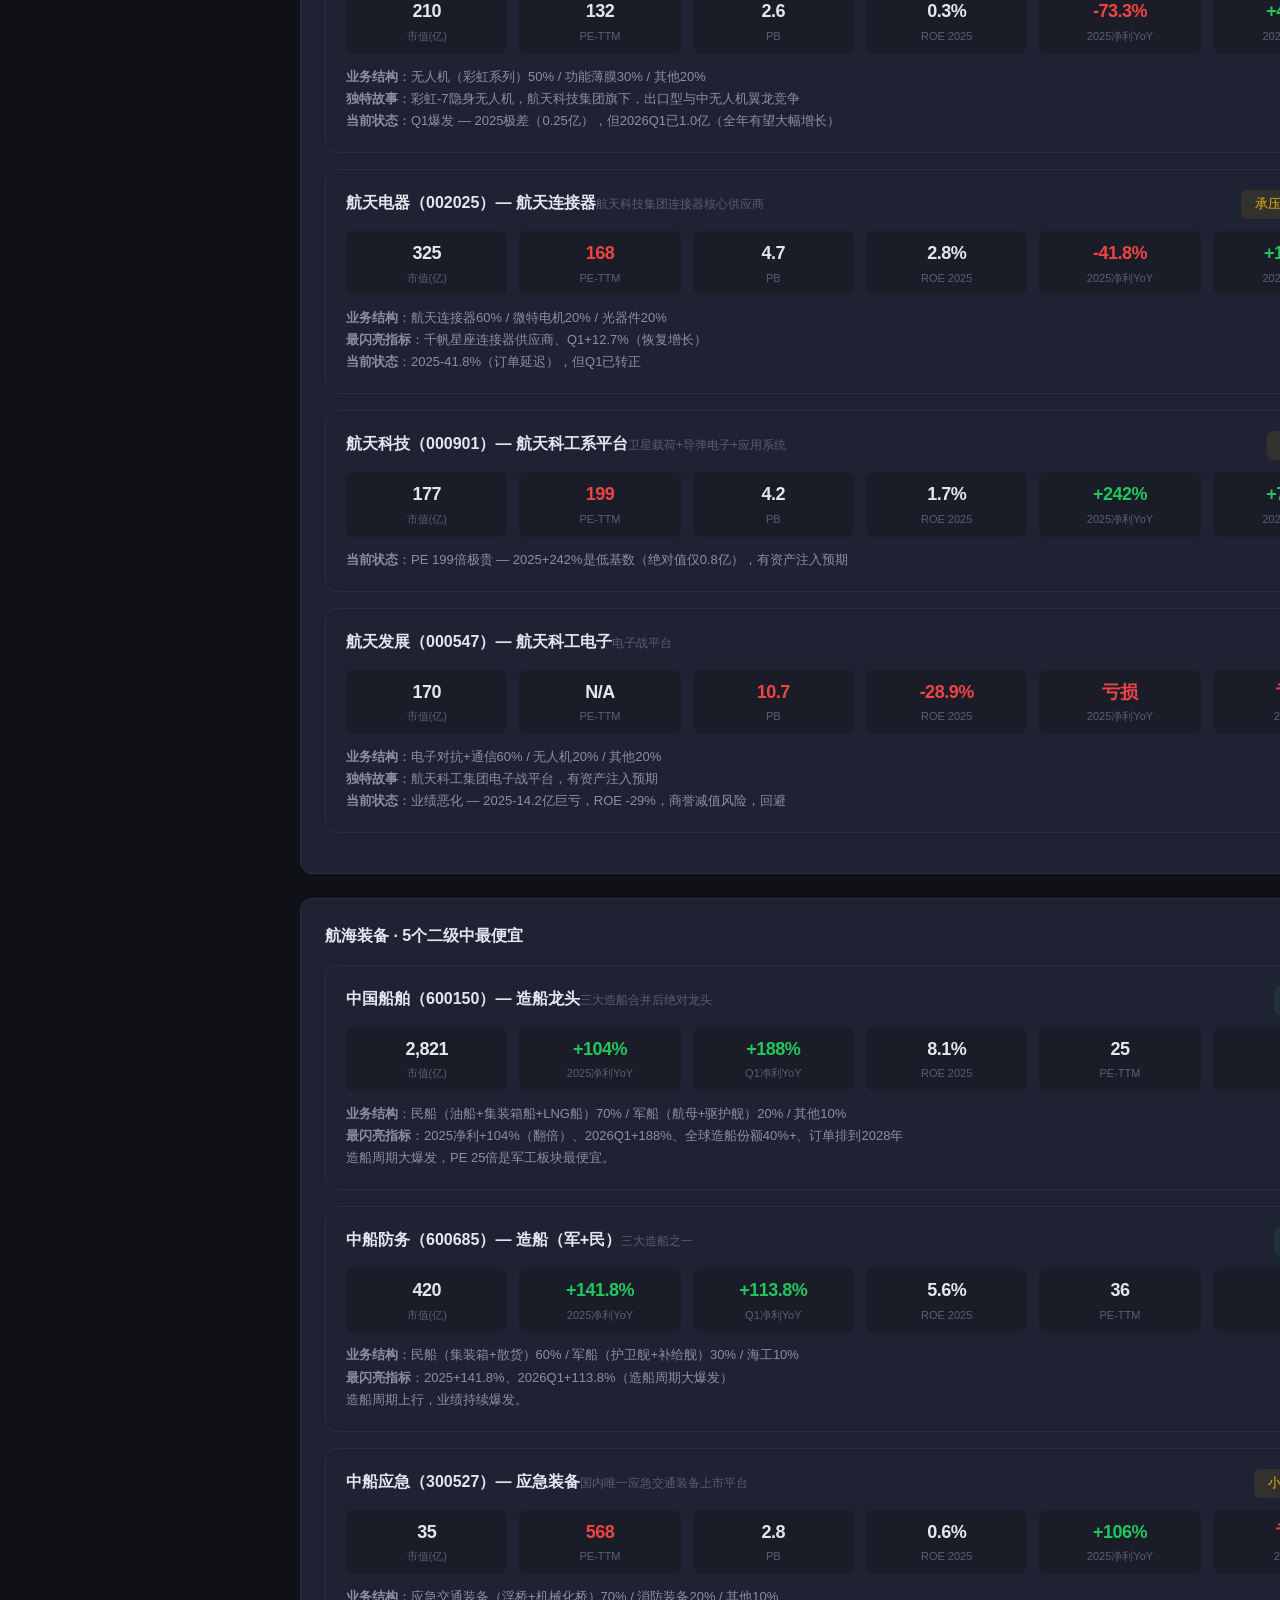
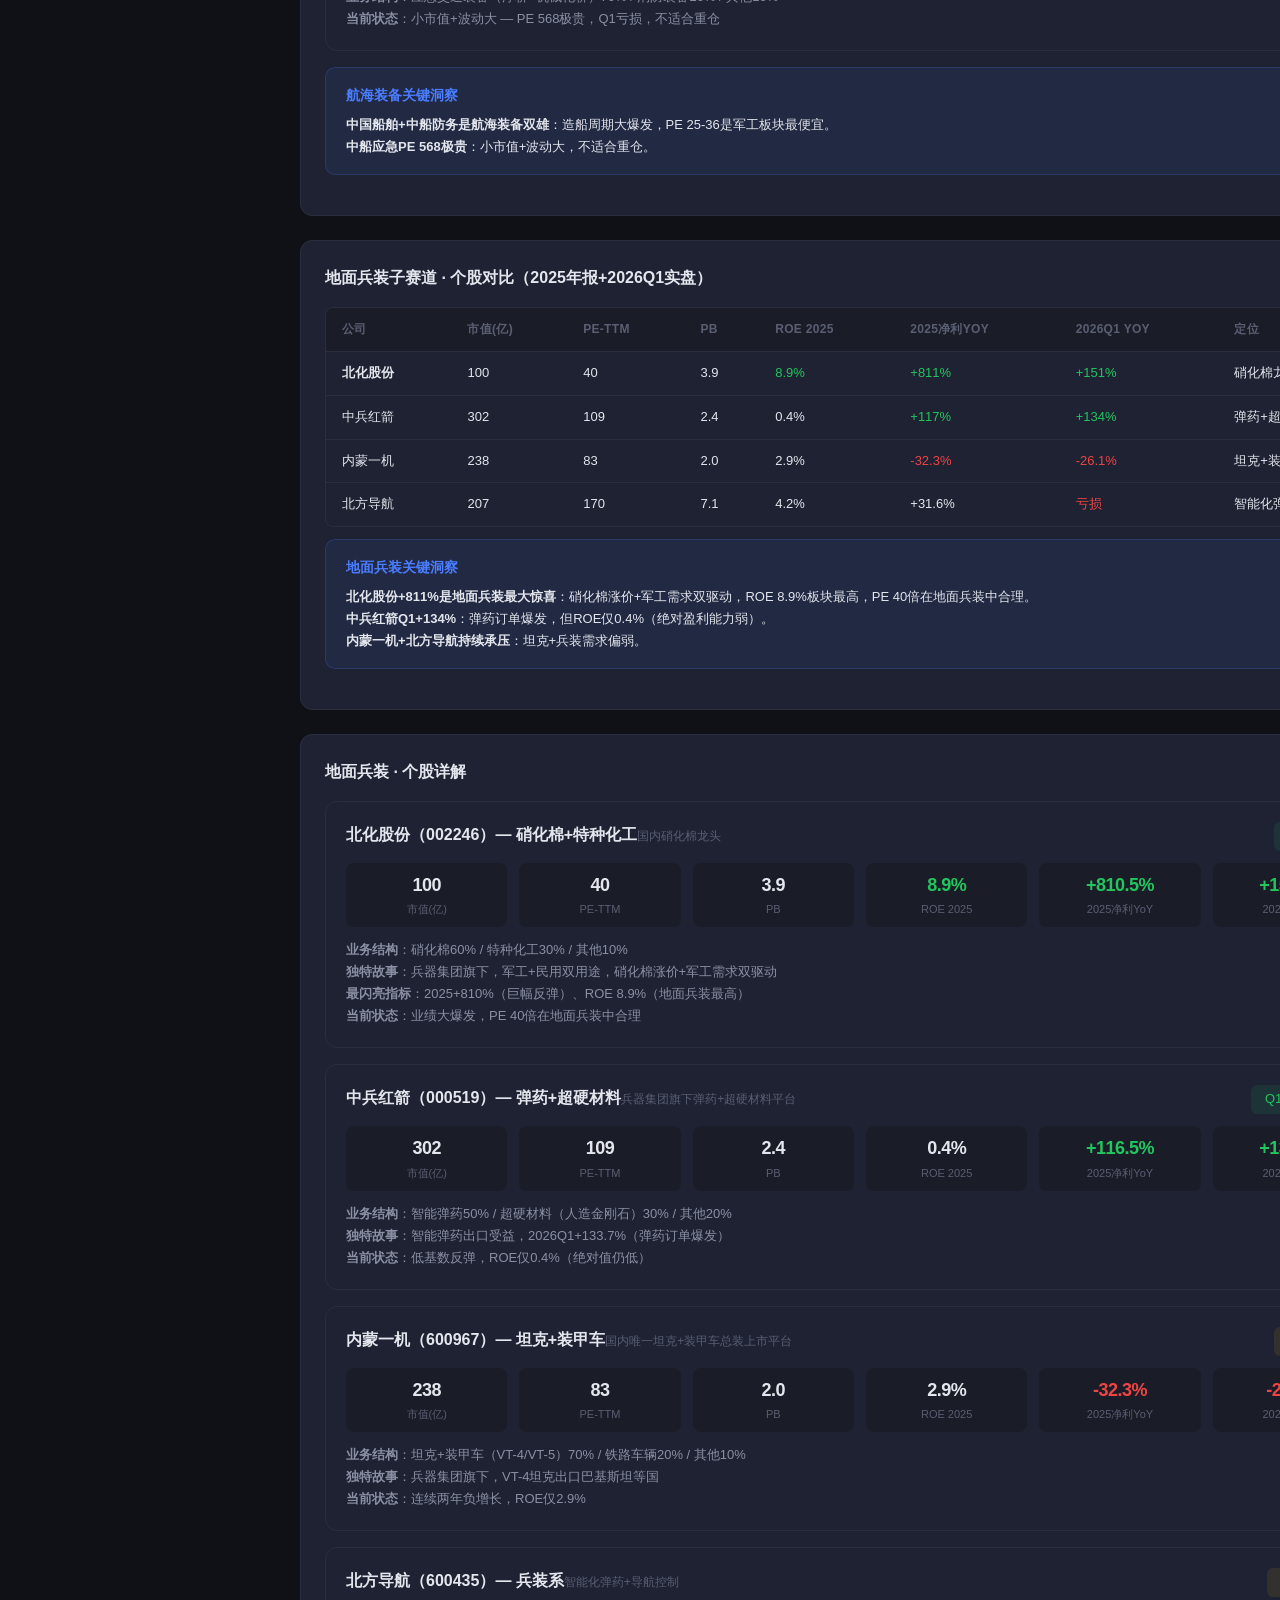
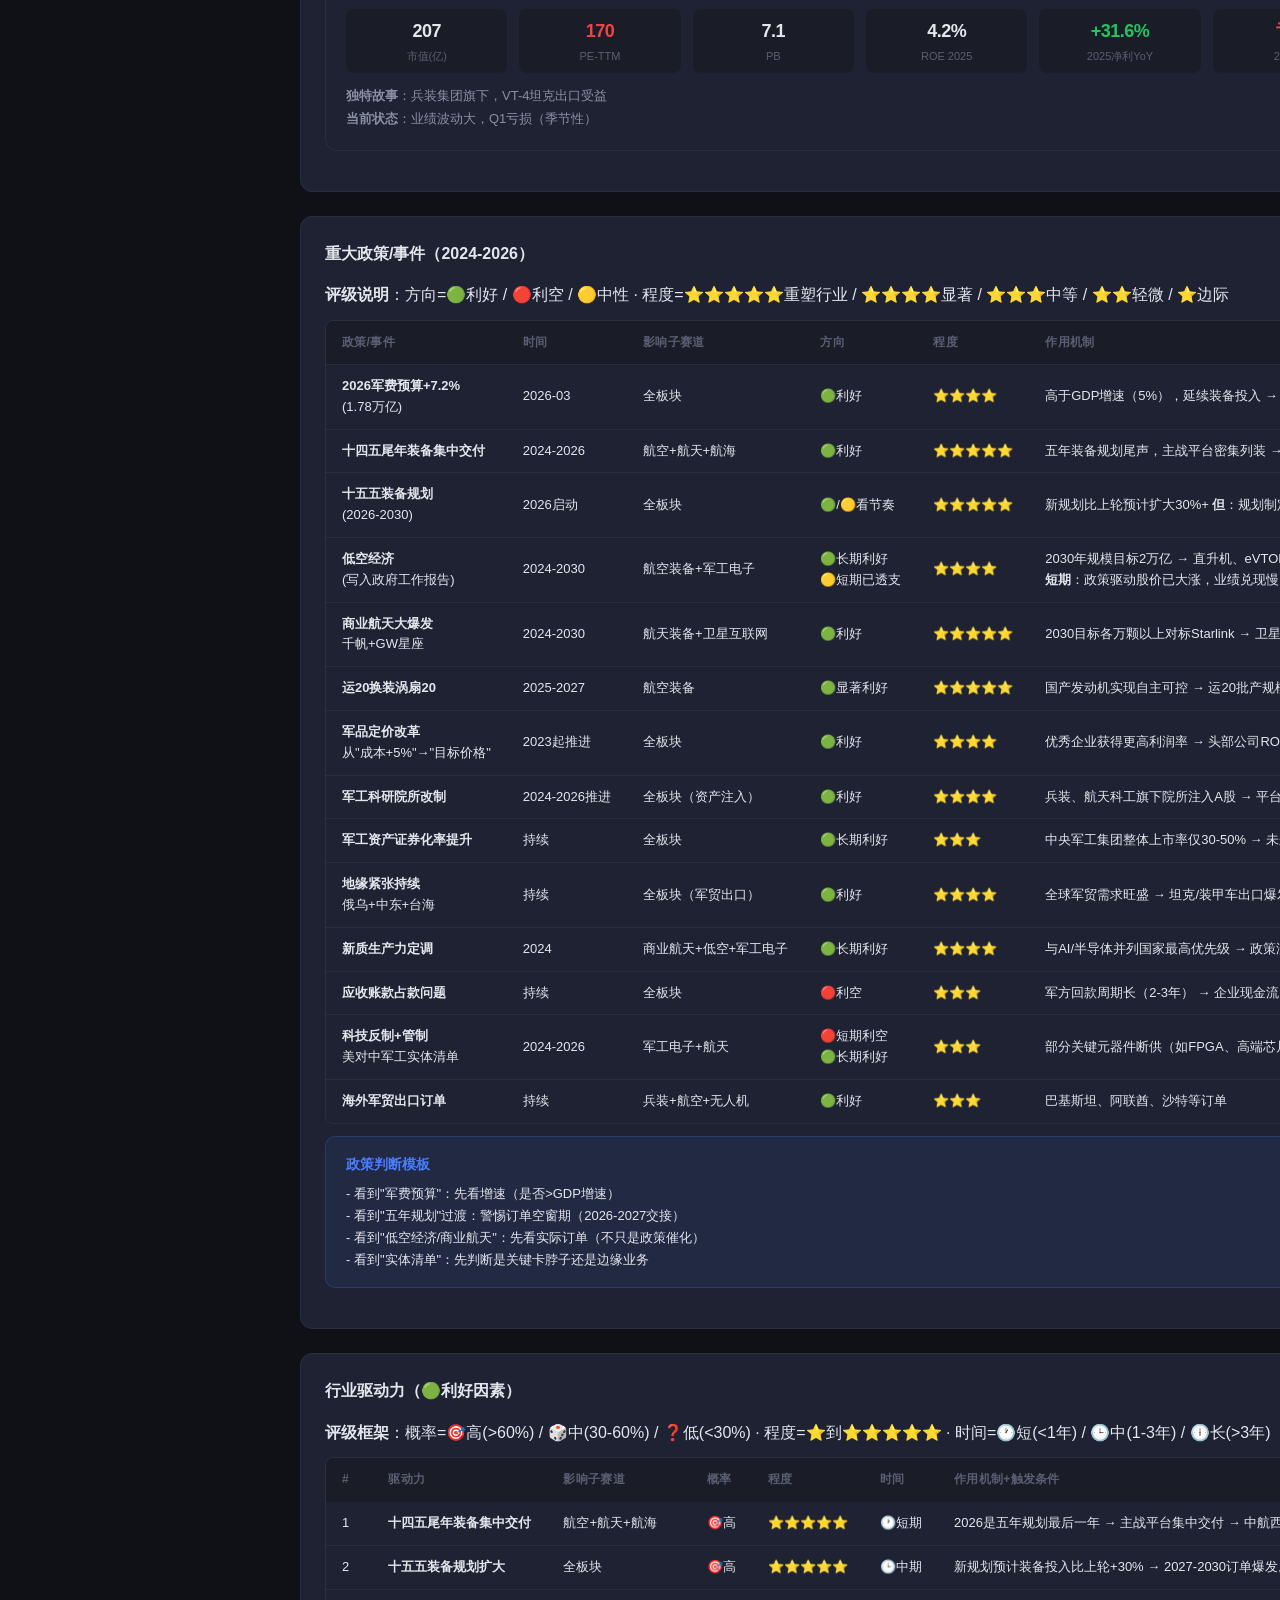
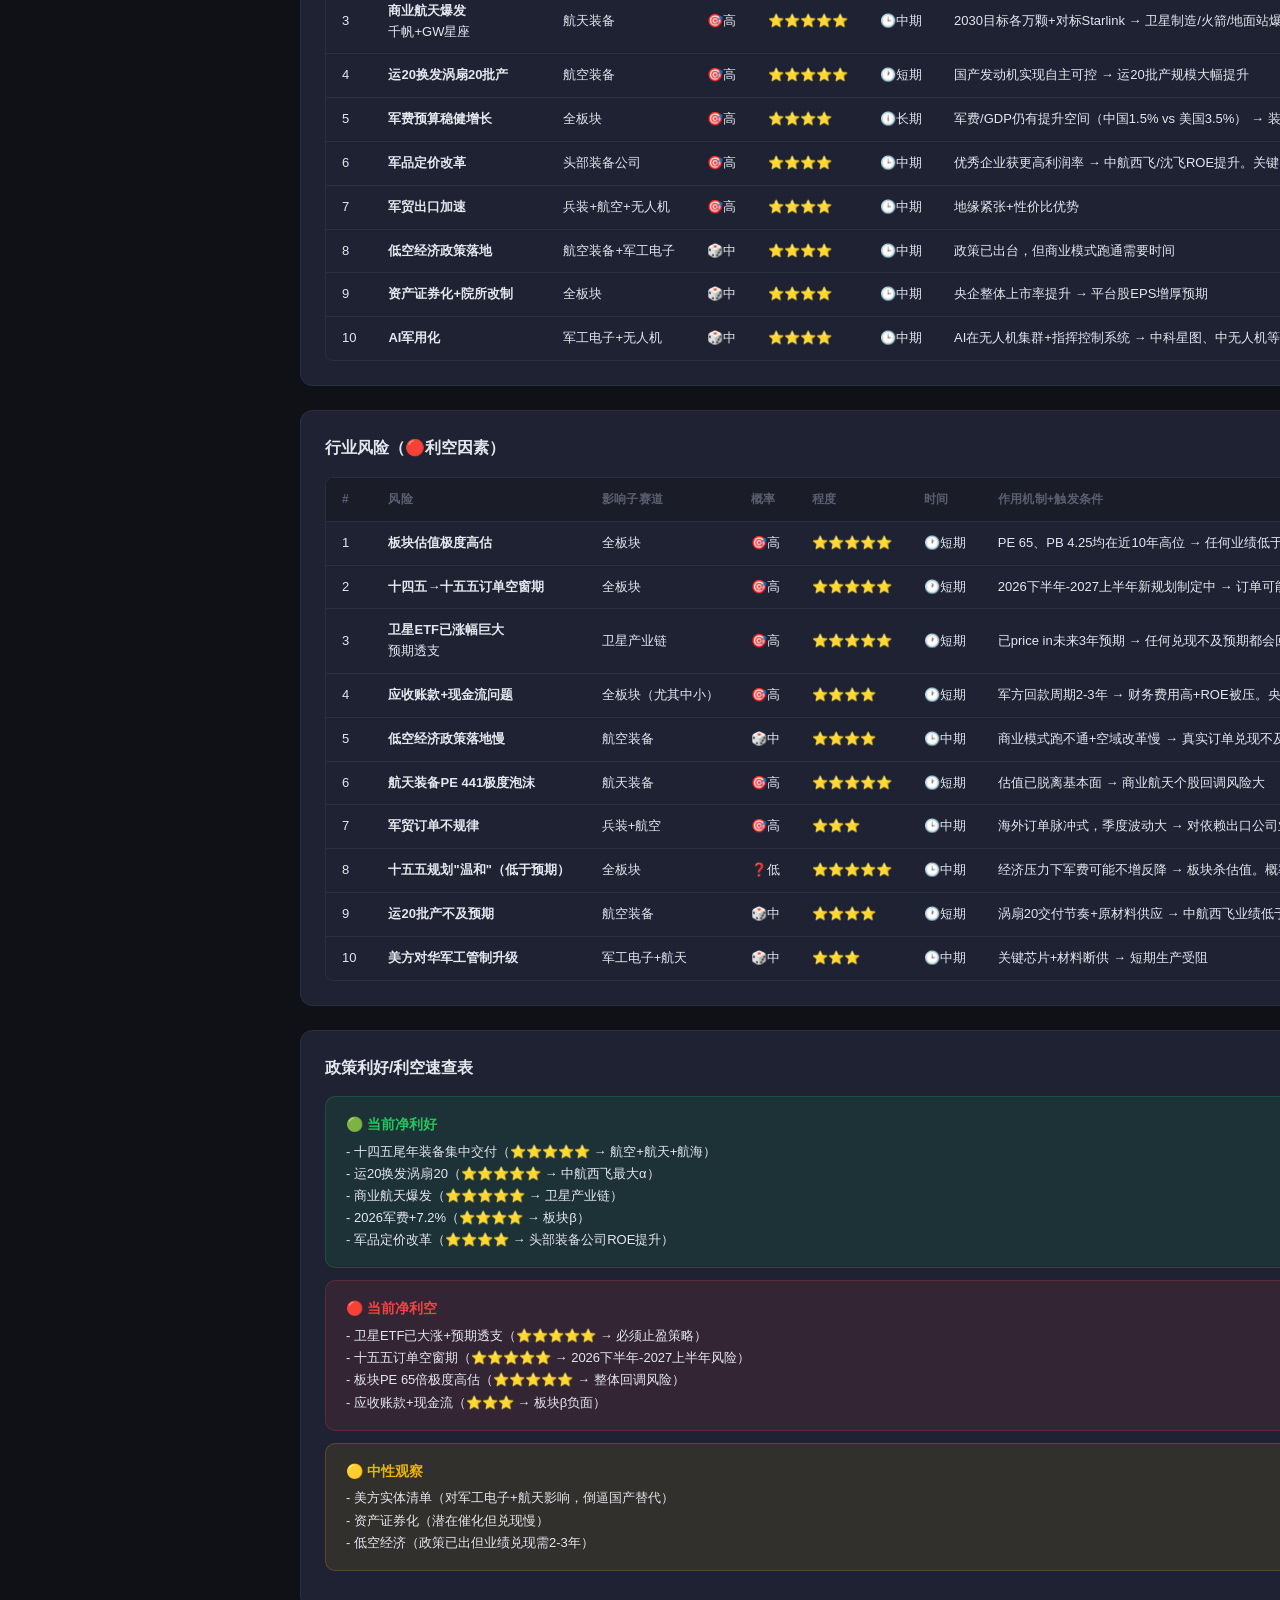
==== commit e6a42400: "Expand all pages with full markdown content - index.html: Full 31 industry descriptions with 是什么/怎么赚" ====
--- a/defense.html
+++ b/defense.html
@@ -22,6 +22,7 @@
     <div class="nav-section">
       <div class="nav-section-title">深度研究</div>
       <a href="nonbank-finance.html" class="nav-item">🏦 非银金融 <span class="badge green">低估</span></a>
+      <a href="sub-securities.html" class="nav-item" style="padding-left:36px;font-size:13px">↳ 证券子赛道深度</a>
       <a href="defense.html" class="nav-item active">✈️ 国防军工 <span class="badge red">高估</span></a>
       <a href="electronics.html" class="nav-item">💻 电子 <span class="badge red">高估</span></a>
     </div>
@@ -43,7 +44,7 @@
 
     <div class="verdict-box bearish fade-in">
       <div class="verdict-title">一句话定位</div>
-      A股最贵的赛道之一，本质是"装备列装计划+地缘政治+低空经济"三轮驱动的脉冲式订单游戏。估值贵的核心理由是订单具有"突然爆发"特征——一个五年规划开局，整个板块的盈利可以X3-X5。
+      A股最贵的赛道之一，本质是<strong>"装备列装计划+地缘政治+低空经济"三轮驱动的脉冲式订单游戏</strong>。估值贵的核心理由是订单具有"突然爆发"特征——一个五年规划开局，整个板块的盈利可以X3-X5。
     </div>
 
     <!-- 5个二级行业 -->
@@ -53,17 +54,61 @@
         <table>
           <thead><tr><th>二级行业</th><th>成份</th><th>PE-TTM</th><th>PB</th><th>主要内容</th><th>当前主线</th></tr></thead>
           <tbody>
-            <tr><td><strong>航天装备Ⅱ</strong></td><td>9</td><td style="color:var(--red)">441.03</td><td>9.85</td><td>卫星制造、运载火箭、商业航天</td><td>卫星互联网爆发</td></tr>
-            <tr><td>地面兵装Ⅱ</td><td>12</td><td>139.07</td><td>3.71</td><td>坦克、装甲车、火炮、弹药</td><td>出口订单</td></tr>
-            <tr><td><strong>航空装备Ⅱ</strong></td><td>46</td><td>71.81</td><td>3.63</td><td>战机、运输机、直升机、发动机</td><td>运20+歼35</td></tr>
-            <tr><td>军工电子Ⅱ</td><td>63</td><td>65.82</td><td>5.63</td><td>雷达、通信、电子对抗</td><td>信息化+智能化</td></tr>
-            <tr><td style="color:var(--green)"><strong>航海装备Ⅱ</strong></td><td>10</td><td style="color:var(--green)">30.51</td><td>2.72</td><td>舰船、舰载装备</td><td>造船周期向上</td></tr>
+            <tr><td><strong>航天装备Ⅱ</strong></td><td>9</td><td style="color:var(--red)">441.03</td><td>9.85</td><td>卫星制造、运载火箭、空间站、商业航天</td><td>卫星互联网+商业航天爆发</td></tr>
+            <tr><td>地面兵装Ⅱ</td><td>12</td><td>139.07</td><td>3.71</td><td>坦克、装甲车、火炮、弹药</td><td>出口订单+维修升级</td></tr>
+            <tr><td><strong>航空装备Ⅱ</strong></td><td>46</td><td>71.81</td><td>3.63</td><td>战机、运输机、直升机、无人机、发动机</td><td>运20+轰6+直20+大客</td></tr>
+            <tr><td>军工电子Ⅱ</td><td>63</td><td>65.82</td><td>5.63</td><td>雷达、通信、电子对抗、计算机系统</td><td>信息化+智能化弹药</td></tr>
+            <tr><td style="color:var(--green)"><strong>航海装备Ⅱ</strong></td><td>10</td><td style="color:var(--green)">30.51</td><td>2.72</td><td>舰船、舰载装备、海军电子</td><td>三大造船+航母+093/094</td></tr>
           </tbody>
         </table>
       </div>
       <div class="insight-box" style="margin-top:12px">
         <div class="insight-title">关键观察</div>
-        航天装备PE 441倍极度泡沫化（商业航天题材推升）。航海装备PE 30倍最便宜（三大造船合并后估值消化）。航空装备PE 72倍是中航西飞所在赛道。
+        <strong>航天装备PE 441倍</strong>：极度泡沫化，主要是商业航天（卫星互联网）题材推升，含成份股少+市值小+预期打满。<br>
+        <strong>航海装备PE 30倍</strong>：5个里面最便宜，因为三大造船（中国船舶、中国重工）合并后估值消化，造船周期向上。<br>
+        <strong>航空装备PE 72倍</strong>：中航西飞+中直所在赛道，主流估值。
+      </div>
+    </div>
+
+    <!-- 产业链全景 -->
+    <div class="card fade-in">
+      <div class="card-header"><span class="card-title">产业链全景</span></div>
+      <div class="profile-desc" style="margin-bottom:16px">
+        <strong>军工产业链（特殊结构 - 国家队主导）</strong>：军方需求（采购方） ↔ 中央军委装备发展部 → 五大军工集团 + 中电系（平台公司） → 配套商（各级供应商，含民营参军企业） → 原材料（钛合金、高温合金、复合材料）
+      </div>
+
+      <div class="card-header" style="margin-top:8px"><span class="card-title" style="font-size:14px">五大军工集团 + 中电系（A股主体）</span></div>
+      <div class="table-wrapper">
+        <table>
+          <thead><tr><th>集团</th><th>A股上市平台</th><th>业务</th></tr></thead>
+          <tbody>
+            <tr><td><strong>中航工业集团（AVIC）</strong></td><td>中航沈飞、<strong>中航西飞</strong>、中直股份、洪都航空、中航机载、中航重机、中航高科、中航光电</td><td>飞机+发动机配套</td></tr>
+            <tr><td><strong>航天科技集团（CASC）</strong></td><td>中国卫星、航天动力、航天电子、航天工程、康拓红外</td><td>火箭+卫星+导弹</td></tr>
+            <tr><td><strong>航天科工集团（CASIC）</strong></td><td>航天信息、航天通信、航天发展、航天科技、航天晨光</td><td>导弹+战术装备</td></tr>
+            <tr><td><strong>中国船舶集团（CSSC）</strong></td><td><strong>中国船舶</strong>、中国重工、中船防务、中船应急</td><td>军舰+商船</td></tr>
+            <tr><td><strong>兵器工业集团（NORINCO）</strong></td><td>北方导航、北化股份、晨光股份</td><td>坦克+火炮</td></tr>
+            <tr><td><strong>中电科集团（CETC）</strong></td><td>国睿科技、四创电子、卫士通</td><td>雷达+电子对抗</td></tr>
+            <tr><td>中核+核电</td><td>中国核电、中国核建</td><td>核动力（部分军用）</td></tr>
+          </tbody>
+        </table>
+      </div>
+
+      <div class="card-header" style="margin-top:16px"><span class="card-title" style="font-size:14px">配套商分类（民参军体系）</span></div>
+      <div class="table-wrapper">
+        <table>
+          <thead><tr><th>环节</th><th>代表公司</th><th>看点</th></tr></thead>
+          <tbody>
+            <tr><td><strong>航空发动机</strong></td><td>航发动力（600893）、应流股份、抚顺特钢</td><td>太行+涡扇10/15/19</td></tr>
+            <tr><td><strong>航空钛材</strong></td><td>西部超导、宝钛股份</td><td>钛合金/高温合金</td></tr>
+            <tr><td><strong>复合材料</strong></td><td>中航高科、光威复材</td><td>碳纤维</td></tr>
+            <tr><td><strong>军工电子</strong></td><td>中航光电（连接器）、火炬电子（MLCC）、宏达电子</td><td>高可靠元器件</td></tr>
+            <tr><td><strong>测试仪器</strong></td><td>东华测试、华测导航</td><td>测试+测量</td></tr>
+            <tr><td><strong>无人机</strong></td><td>中无人机、纵横股份、深圳光启</td><td>翼龙、彩虹</td></tr>
+            <tr><td><strong>导弹</strong></td><td>高德红外、菲利华（石英玻璃）</td><td>导引头+结构</td></tr>
+            <tr><td><strong>军工软件</strong></td><td>中科星图（卫星遥感）、中科曙光（高性能计算）</td><td>软件+算力</td></tr>
+            <tr><td><strong>卫星制造</strong></td><td>中国卫星、上海瀚讯、铖昌科技</td><td>千帆星座+GW星座</td></tr>
+          </tbody>
+        </table>
       </div>
     </div>
 
@@ -73,23 +118,36 @@
 
       <div class="stock-profile">
         <div class="profile-header">
-          <div><span class="profile-name">主线一：装备列装周期</span></div>
+          <div><span class="profile-name">主线一：装备列装周期（十四五尾年 → 十五五开局）</span></div>
           <span class="tag tag-lg green">⭐⭐⭐⭐⭐</span>
         </div>
         <div class="profile-desc">
-          2026年是十四五最后一年，订单交付集中。重点装备：<strong>运20系列</strong>（中航西飞）、歼-35（中航沈飞）、直-20（中直股份）、<strong>轰-6K/N/J</strong>（中航西飞）、福建舰（中国船舶）。<br>
-          <strong>关键变量</strong>：军费预算（2026年1.78万亿，+7.2%）
-        </div>
-      </div>
-
-      <div class="stock-profile">
-        <div class="profile-header">
-          <div><span class="profile-name">主线二：低空经济</span></div>
+          <strong>驱动</strong>：2026年是十四五最后一年，订单交付集中；十五五（2026-2030）规划落地。<br>
+          <strong>重点装备</strong>：<br>
+          - <strong>运20系列</strong>（中航西飞）：大批量列装中，运20A/B、空警-3000、Y-20U加油机<br>
+          - 歼-35（中航沈飞）：双航母舰载机，开始批量<br>
+          - 直-20（中直股份）：直升机主力<br>
+          - <strong>轰-6K/N/J</strong>（中航西飞）：战略轰炸机<br>
+          - 福建舰（中国船舶）：第三艘航母电磁弹射<br>
+          <strong>关键变量</strong>：军费预算（2026年<strong>1.78万亿，+7.2%</strong>）、十五五规划文本
+        </div>
+      </div>
+
+      <div class="stock-profile">
+        <div class="profile-header">
+          <div><span class="profile-name">主线二：低空经济（最新政策风口）</span></div>
           <span class="tag tag-lg yellow">⭐⭐⭐⭐ · 短期已透支</span>
         </div>
         <div class="profile-desc">
-          2024年写入政府工作报告，2026年明确为新质生产力。2030年规模目标2万亿。eVTOL、通用航空、直升机、无人机受益。<br>
-          <strong>风险</strong>：政策落地慢、商业模式未跑通
+          <strong>驱动</strong>：2024年低空经济写入政府工作报告，2026年明确为新质生产力。<br>
+          <strong>A股受益</strong>：<br>
+          - eVTOL：亿航智能（美股）、峰飞航空、小鹏汇天（待上市）<br>
+          - 通用航空：中信海直、海特高新<br>
+          - 直升机：<strong>中直股份</strong>（民用AC系列）<br>
+          - 无人机：纵横股份、中无人机<br>
+          - 基础设施：莱斯信息（空管系统）、四川九洲（低空交通）<br>
+          <strong>政策时间表</strong>：2026-2030年试点，2030年规模目标<strong>2万亿</strong><br>
+          <strong>风险</strong>：政策落地慢、商业模式未跑通、空域管制改革
         </div>
       </div>
 
@@ -99,7 +157,12 @@
           <span class="tag tag-lg green">⭐⭐⭐⭐⭐</span>
         </div>
         <div class="profile-desc">
-          千帆星座+GW星座2026年开始密集发射，对标Starlink。<strong>卫星ETF永赢跟踪这条线，+465%已反映强烈预期</strong>。<br>
+          <strong>驱动</strong>：千帆星座（上海垣信）、GW星座（中国星网）2026年开始密集发射，对标Starlink。<br>
+          <strong>A股受益</strong>：<br>
+          - 卫星制造：<strong>中国卫星</strong>（600118）、上海瀚讯、铖昌科技、信科移动<br>
+          - 火箭：航天科技、航天动力、航天电子<br>
+          - 地面站：海格通信、华力创通<br>
+          - 应用：中科星图（卫星遥感+应用）、北斗星通<br>
           <strong>关键变量</strong>：火箭复用进度、卫星发射数量、终端补贴
         </div>
       </div>
@@ -110,8 +173,32 @@
           <span class="tag tag-lg green">⭐⭐⭐</span>
         </div>
         <div class="profile-desc">
-          地缘紧张（俄乌、中东、台海）+ 中国装备性价比优势。歼-10C出口巴基斯坦、翼龙/彩虹无人机出口20+国家。
-        </div>
+          <strong>驱动</strong>：地缘紧张（俄乌、中东、台海）+ 中国装备性价比优势。<br>
+          <strong>A股受益</strong>：<br>
+          - 战机：歼-10C（巴基斯坦）→ 中航沈飞<br>
+          - 直升机：直-9/19（埃及、巴基斯坦）→ 中直<br>
+          - 无人机：翼龙、彩虹系列 → 航天科技<br>
+          - 坦克：VT-4（巴基斯坦、泰国）→ 北方导航<br>
+          <strong>关键变量</strong>：海外订单公告（年度通常2-3笔大单）
+        </div>
+      </div>
+    </div>
+
+    <!-- 行业关键数据 -->
+    <div class="card fade-in">
+      <div class="card-header"><span class="card-title">行业关键数据</span></div>
+      <div class="table-wrapper">
+        <table>
+          <thead><tr><th>指标</th><th>数值</th><th>时间</th><th>来源</th></tr></thead>
+          <tbody>
+            <tr><td>中国军费预算</td><td>1.78万亿元</td><td>2026年</td><td>财政部</td></tr>
+            <tr><td>同比增长</td><td style="color:var(--green)">+7.2%</td><td>2026 vs 2025</td><td>财政部</td></tr>
+            <tr><td>全球军费排名</td><td>第2（美第1）</td><td>2024年</td><td>SIPRI</td></tr>
+            <tr><td>民用航空运量</td><td>7.3亿人次</td><td>2024年</td><td>民航局</td></tr>
+            <tr><td>卫星发射次数</td><td>中国68次/全球263次</td><td>2024年</td><td>各国航天</td></tr>
+            <tr><td>千帆星座已发射</td><td>90+颗</td><td>2026Q1</td><td>公开报道</td></tr>
+          </tbody>
+        </table>
       </div>
     </div>
 
@@ -123,49 +210,480 @@
       </div>
       <div class="table-wrapper">
         <table>
-          <thead><tr><th>公司</th><th>市值(亿)</th><th>PE-TTM</th><th>PB</th><th>ROE 2025</th><th>2025净利YoY</th><th>2026Q1 YoY</th><th>关系</th></tr></thead>
+          <thead><tr><th>公司</th><th>市值(亿)</th><th>PE-TTM</th><th>PB</th><th>ROE 2025</th><th>2025净利YoY</th><th>2026Q1 YoY</th><th>定位</th></tr></thead>
           <tbody>
-            <tr><td>中航沈飞</td><td>1,335</td><td>41</td><td>5.6</td><td style="color:var(--green)">17.3%</td><td>+3.8%</td><td style="color:var(--red)">-61.6%</td><td>同板块龙头</td></tr>
-            <tr><td>航发动力</td><td>1,270</td><td style="color:var(--red)">202</td><td>3.2</td><td>1.6%</td><td style="color:var(--red)">-25.0%</td><td style="color:var(--red)">-45.3%</td><td>西飞上游</td></tr>
-            <tr><td><strong>中航西飞</strong></td><td><strong>700</strong></td><td><strong>58</strong></td><td><strong>2.8</strong></td><td><strong>5.3%</strong></td><td style="color:var(--green)"><strong>+12.5%</strong></td><td><strong>-14.7%</strong></td><td>—</td></tr>
-            <tr><td>中无人机</td><td>303</td><td style="color:var(--red)">342</td><td>5.3</td><td>1.6%</td><td>+264%</td><td>持平</td><td>—</td></tr>
-            <tr style="opacity:0.5"><td><del>中直股份</del></td><td>250</td><td>83</td><td>3.5</td><td>3.9%</td><td>+23.6%</td><td style="color:var(--red)">-82.3%</td><td>已清仓</td></tr>
-            <tr><td>中航高科</td><td>279</td><td>30</td><td>3.5</td><td style="color:var(--green)">14.0%</td><td>-11.7%</td><td>-31.6%</td><td>配套商</td></tr>
+            <tr><td><strong>中航西飞</strong></td><td><strong>700</strong></td><td><strong>58</strong></td><td><strong>2.8</strong></td><td><strong>5.3%</strong></td><td style="color:var(--green)"><strong>+12.5%</strong></td><td><strong>-14.7%</strong></td><td>大飞机总装</td></tr>
+            <tr><td>中航沈飞</td><td>1,335</td><td>41</td><td>5.6</td><td style="color:var(--green)">17.3%</td><td>+3.8%</td><td style="color:var(--red)">-61.6%</td><td>战斗机龙头</td></tr>
+            <tr><td>航发动力</td><td>1,270</td><td style="color:var(--red)">202</td><td>3.2</td><td>1.6%</td><td style="color:var(--red)">-25.0%</td><td style="color:var(--red)">-45.3%</td><td>航空发动机</td></tr>
+            <tr><td>中无人机</td><td>303</td><td style="color:var(--red)">342</td><td>5.3</td><td>1.6%</td><td>+264%</td><td>持平</td><td>翼龙系列</td></tr>
+            <tr><td>中直股份</td><td>250</td><td>83</td><td>3.5</td><td>3.9%</td><td>+23.6%</td><td style="color:var(--red)">-82.3%</td><td>直升机总装</td></tr>
+            <tr><td>中航高科</td><td>279</td><td>30</td><td>3.5</td><td style="color:var(--green)">14.0%</td><td>-11.7%</td><td>-31.6%</td><td>复材预浸料</td></tr>
+            <tr><td>西部超导</td><td>414</td><td>58</td><td>5.7</td><td>12.2%</td><td>+8.9%</td><td style="color:var(--red)">-62.9%</td><td>钛+高温合金</td></tr>
+            <tr><td>光威复材</td><td>273</td><td>50</td><td>4.9</td><td>10.8%</td><td>-12.7%</td><td>-22.5%</td><td>碳纤维龙头</td></tr>
+            <tr><td>宝钛股份</td><td>162</td><td>43</td><td>2.2</td><td>5.7%</td><td style="color:var(--red)">-27.7%</td><td>-21.8%</td><td>钛材加工</td></tr>
           </tbody>
         </table>
       </div>
       <div class="insight-box" style="margin-top:12px">
-        <div class="insight-title">关键洞察</div>
-        中航沈飞ROE 17.3%远超同行，但Q1-61.6%说明战斗机交付极度季节性。航发动力业绩最差（ROE 1.6%、PE 202倍），"卡脖子"叙事撑不住基本面。<strong>中航西飞是航空板块最均衡的</strong>：+12.5%正增长、Q1仅-14.7%（同行中降幅最小）。
+        <div class="insight-title">关键洞察（基于2025年报+2026Q1实盘）</div>
+        <strong>中航沈飞ROE 17.3%远超同行</strong>，但2026Q1净利-61.6%说明战斗机交付极度季节性（Q4集中交付21.7亿，Q1仅1.7亿）。<br>
+        <strong>航发动力业绩最差</strong>：2025净利-25%、ROE仅1.6%、PE 202倍——"卡脖子"叙事撑不住基本面。<br>
+        <strong>中航西飞是航空板块最均衡的</strong>：2025+12.5%正增长、Q1仅-14.7%（同行中降幅最小）、PE 58倍相对合理。<br>
+        <strong>中无人机+264%是低基数反弹</strong>，绝对值仅0.9亿，PE 342倍极贵。<br>
+        <strong>全板块2026Q1普遍负增长</strong>：军工交付季节性（Q4集中交付，Q1淡季），不能用Q1推算全年。
+      </div>
+    </div>
+
+    <!-- 航空装备个股详解 -->
+    <div class="card fade-in">
+      <div class="card-header"><span class="card-title">航空装备 · 个股详解</span></div>
+
+      <div class="stock-profile">
+        <div class="profile-header">
+          <div><span class="profile-name">中航西飞（000768）— 大飞机总装</span><span class="profile-code">中航工业旗下大飞机平台</span></div>
+          <span class="tag tag-lg green">偏多 · PE 58</span>
+        </div>
+        <div class="profile-grid">
+          <div class="metric"><div class="value">700</div><div class="label">市值(亿)</div></div>
+          <div class="metric"><div class="value">58</div><div class="label">PE-TTM</div></div>
+          <div class="metric"><div class="value">2.8</div><div class="label">PB</div></div>
+          <div class="metric"><div class="value">5.3%</div><div class="label">ROE 2025</div></div>
+          <div class="metric"><div class="value" style="color:var(--green)">+12.5%</div><div class="label">2025净利YoY</div></div>
+          <div class="metric"><div class="value">-14.7%</div><div class="label">2026Q1 YoY</div></div>
+        </div>
+        <div class="profile-desc">
+          <strong>核心产品</strong>：运20系列（运20A空军基型、运20B换装涡扇20、Y-20U加油机、空警-3000预警机）、轰6K/N/J<br>
+          <strong>民品</strong>：C919机身+机翼、空客A320零部件转包<br>
+          <strong>业务结构</strong>：军机（运20+轰6K）60% / C919零部件+空客转包25% / 直升机零部件10% / 其他5%<br>
+          <strong>核心α</strong>：运20B换装国产涡扇20发动机批产、Y-20U加油机大批量、C919放量后机身订单<br>
+          <strong>核心β</strong>：行业PE 72倍极度高估，板块情绪驱动大<br>
+          <strong>vs 中航沈飞</strong>：沈飞ROE 17.3%远高于西飞5.3%；但沈飞2026Q1净利-61.6%更差
+        </div>
+      </div>
+
+      <div class="stock-profile">
+        <div class="profile-header">
+          <div><span class="profile-name">中航沈飞（600760）— 战斗机总装</span><span class="profile-code">国内航母舰载机唯一供应商</span></div>
+          <span class="tag tag-lg yellow">中性 · PE 41</span>
+        </div>
+        <div class="profile-grid">
+          <div class="metric"><div class="value">1,335</div><div class="label">市值(亿)</div></div>
+          <div class="metric"><div class="value">41</div><div class="label">PE-TTM</div></div>
+          <div class="metric"><div class="value">5.6</div><div class="label">PB</div></div>
+          <div class="metric"><div class="value" style="color:var(--green)">17.3%</div><div class="label">ROE 2025</div></div>
+          <div class="metric"><div class="value" style="color:var(--green)">+3.8%</div><div class="label">2025净利YoY</div></div>
+          <div class="metric"><div class="value" style="color:var(--red)">-61.6%</div><div class="label">2026Q1 YoY</div></div>
+        </div>
+        <div class="profile-desc">
+          <strong>核心产品</strong>：歼15+歼16+歼35 — 纯军机（军机90%/民品+维修10%）<br>
+          <strong>最闪亮指标</strong>：2025全年ROE 17.3%（军工板块最高）、Q4单季净利21.7亿（集中交付）<br>
+          <strong>当前状态</strong>：Q1大幅负增长 — 2025全年+3.8%（增速放缓），2026Q1-61.6%（季节性+高基数）
+        </div>
+      </div>
+
+      <div class="stock-profile">
+        <div class="profile-header">
+          <div><span class="profile-name">航发动力（600893）— 航空发动机</span><span class="profile-code">国内唯一航空发动机A股平台</span></div>
+          <span class="tag tag-lg red">承压 · PE 202</span>
+        </div>
+        <div class="profile-grid">
+          <div class="metric"><div class="value">1,270</div><div class="label">市值(亿)</div></div>
+          <div class="metric"><div class="value" style="color:var(--red)">202</div><div class="label">PE-TTM</div></div>
+          <div class="metric"><div class="value">3.2</div><div class="label">PB</div></div>
+          <div class="metric"><div class="value">1.6%</div><div class="label">ROE 2025</div></div>
+          <div class="metric"><div class="value" style="color:var(--red)">-25.0%</div><div class="label">2025净利YoY</div></div>
+          <div class="metric"><div class="value" style="color:var(--red)">-45.3%</div><div class="label">2026Q1 YoY</div></div>
+        </div>
+        <div class="profile-desc">
+          <strong>独特故事</strong>：国家关键卡脖子环节，太行+涡扇10/15/19全覆盖<br>
+          <strong>当前状态</strong>：业绩承压 — 2025净利-25%、2026Q1-45%，ROE仅1.6%，PE 202倍极贵<br>
+          <strong>vs 中航西飞</strong>：上游配套，西飞买他的发动机；技术壁垒更高；但业绩远差于西飞
+        </div>
+      </div>
+
+      <div class="stock-profile">
+        <div class="profile-header">
+          <div><span class="profile-name">中无人机（688297）— 翼龙系列</span><span class="profile-code">国内大型军用无人机出口龙头</span></div>
+          <span class="tag tag-lg yellow">极贵 · PE 342</span>
+        </div>
+        <div class="profile-grid">
+          <div class="metric"><div class="value">303</div><div class="label">市值(亿)</div></div>
+          <div class="metric"><div class="value" style="color:var(--red)">342</div><div class="label">PE-TTM</div></div>
+          <div class="metric"><div class="value">5.3</div><div class="label">PB</div></div>
+          <div class="metric"><div class="value">1.6%</div><div class="label">ROE 2025</div></div>
+          <div class="metric"><div class="value" style="color:var(--green)">+264%</div><div class="label">2025净利YoY</div></div>
+          <div class="metric"><div class="value">持平</div><div class="label">2026Q1 YoY</div></div>
+        </div>
+        <div class="profile-desc">
+          <strong>独特故事</strong>：翼龙-1/2/10已出口20+国家，国内大型军用无人机出口龙头<br>
+          <strong>当前状态</strong>：PE 342倍极贵 — 业绩弹性大但估值已严重透支（2025+264%是低基数，绝对值仅0.9亿）
+        </div>
+      </div>
+
+      <div class="stock-profile">
+        <div class="profile-header">
+          <div><span class="profile-name">中航高科（600862）— 航空复材预浸料龙头</span><span class="profile-code">国内航空预浸料唯一供应商</span></div>
+          <span class="tag tag-lg yellow">承压 · PE 30</span>
+        </div>
+        <div class="profile-grid">
+          <div class="metric"><div class="value">279</div><div class="label">市值(亿)</div></div>
+          <div class="metric"><div class="value">30</div><div class="label">PE-TTM</div></div>
+          <div class="metric"><div class="value">3.5</div><div class="label">PB</div></div>
+          <div class="metric"><div class="value" style="color:var(--green)">14.0%</div><div class="label">ROE 2025</div></div>
+          <div class="metric"><div class="value">-11.7%</div><div class="label">2025净利YoY</div></div>
+          <div class="metric"><div class="value">-31.6%</div><div class="label">2026Q1 YoY</div></div>
+        </div>
+        <div class="profile-desc">
+          <strong>独特故事</strong>：国内航空预浸料唯一供应商（中航工业旗下），所有军用飞机复材件的核心上游<br>
+          <strong>最闪亮指标</strong>：ROE 14%（配套商中最高）、净利率稳定
+        </div>
+      </div>
+
+      <div class="stock-profile">
+        <div class="profile-header">
+          <div><span class="profile-name">中直股份（600038）— 直升机总装</span><span class="profile-code">国内军用直升机唯一总装厂</span></div>
+          <span class="tag tag-lg yellow">观察 · PE 83</span>
+        </div>
+        <div class="profile-grid">
+          <div class="metric"><div class="value">250</div><div class="label">市值(亿)</div></div>
+          <div class="metric"><div class="value">83</div><div class="label">PE-TTM</div></div>
+          <div class="metric"><div class="value">3.5</div><div class="label">PB</div></div>
+          <div class="metric"><div class="value">3.9%</div><div class="label">ROE 2025</div></div>
+          <div class="metric"><div class="value" style="color:var(--green)">+23.6%</div><div class="label">2025净利YoY</div></div>
+          <div class="metric"><div class="value" style="color:var(--red)">-82.3%</div><div class="label">2026Q1 YoY</div></div>
+        </div>
+        <div class="profile-desc">
+          <strong>核心产品</strong>：军用直升机（直10/19/20）70% / 民用直升机（AC系列）20% / 维修+其他10%<br>
+          <strong>独特故事</strong>：国内军用直升机唯一总装厂；低空经济概念核心标的<br>
+          <strong>核心α</strong>：直20批产+低空经济+AC系列民用<br>
+          <strong>核心β</strong>：直升机批产节奏不稳+出口受限+估值极贵+Q1大幅负增长
+        </div>
+      </div>
+
+      <div class="stock-profile">
+        <div class="profile-header">
+          <div><span class="profile-name">西部超导（688122）— 钛合金+高温合金</span><span class="profile-code">航空钛合金+发动机高温合金双料龙头</span></div>
+          <span class="tag tag-lg yellow">承压 · PE 58</span>
+        </div>
+        <div class="profile-grid">
+          <div class="metric"><div class="value">414</div><div class="label">市值(亿)</div></div>
+          <div class="metric"><div class="value">58</div><div class="label">PE-TTM</div></div>
+          <div class="metric"><div class="value">5.7</div><div class="label">PB</div></div>
+          <div class="metric"><div class="value">12.2%</div><div class="label">ROE 2025</div></div>
+          <div class="metric"><div class="value" style="color:var(--green)">+8.9%</div><div class="label">2025净利YoY</div></div>
+          <div class="metric"><div class="value" style="color:var(--red)">-62.9%</div><div class="label">2026Q1 YoY</div></div>
+        </div>
+        <div class="profile-desc">
+          <strong>业务结构</strong>：钛合金（航空用）50% / 高温合金（发动机用）30% / 超导线材20%<br>
+          <strong>最闪亮指标</strong>：ROE 12.2%（材料商中较高）、钛合金市占率第一
+        </div>
+      </div>
+
+      <div class="stock-profile">
+        <div class="profile-header">
+          <div><span class="profile-name">光威复材（300699）— 碳纤维龙头</span><span class="profile-code">国内军用碳纤维龙头</span></div>
+          <span class="tag tag-lg yellow">承压 · PE 50</span>
+        </div>
+        <div class="profile-grid">
+          <div class="metric"><div class="value">273</div><div class="label">市值(亿)</div></div>
+          <div class="metric"><div class="value">50</div><div class="label">PE-TTM</div></div>
+          <div class="metric"><div class="value">4.9</div><div class="label">PB</div></div>
+          <div class="metric"><div class="value">10.8%</div><div class="label">ROE 2025</div></div>
+          <div class="metric"><div class="value">-12.7%</div><div class="label">2025净利YoY</div></div>
+          <div class="metric"><div class="value">-22.5%</div><div class="label">2026Q1 YoY</div></div>
+        </div>
+        <div class="profile-desc">
+          <strong>业务结构</strong>：军用碳纤维50% / 民用碳纤维（风电叶片等）30% / 复合材料20%<br>
+          <strong>独特故事</strong>：T700/T800级国产替代标杆，风电叶片碳梁全球供应商，军民融合典范<br>
+          <strong>当前状态</strong>：连续两年负增长（军品订单延迟+民品竞争）
+        </div>
+      </div>
+
+      <div class="stock-profile">
+        <div class="profile-header">
+          <div><span class="profile-name">宝钛股份（600456）— 钛材加工</span><span class="profile-code">国内最大钛材加工企业</span></div>
+          <span class="tag tag-lg red">下滑 · PE 43</span>
+        </div>
+        <div class="profile-grid">
+          <div class="metric"><div class="value">162</div><div class="label">市值(亿)</div></div>
+          <div class="metric"><div class="value">43</div><div class="label">PE-TTM</div></div>
+          <div class="metric"><div class="value">2.2</div><div class="label">PB</div></div>
+          <div class="metric"><div class="value">5.7%</div><div class="label">ROE 2025</div></div>
+          <div class="metric"><div class="value" style="color:var(--red)">-27.7%</div><div class="label">2025净利YoY</div></div>
+          <div class="metric"><div class="value">-21.8%</div><div class="label">2026Q1 YoY</div></div>
+        </div>
+        <div class="profile-desc">
+          <strong>业务结构</strong>：钛材（航空+化工）70% / 钛设备20% / 其他10%<br>
+          <strong>当前状态</strong>：持续下滑 — 连续两年负增长，ROE仅5.7%，盈利能力弱
+        </div>
       </div>
     </div>
 
     <!-- 军工电子 -->
     <div class="card fade-in">
-      <div class="card-header"><span class="card-title">军工电子子赛道 · 亮点个股</span></div>
+      <div class="card-header"><span class="card-title">军工电子子赛道 · 个股对比（2025年报+2026Q1实盘）</span></div>
       <div class="table-wrapper">
         <table>
           <thead><tr><th>公司</th><th>市值(亿)</th><th>PE</th><th>ROE</th><th>2025 YoY</th><th>Q1 YoY</th><th>特色</th></tr></thead>
           <tbody>
-            <tr><td><strong>紫光国微</strong></td><td>653</td><td>40</td><td>11.0%</td><td>+21.1%</td><td style="color:var(--green)">+179%</td><td>军用FPGA龙头</td></tr>
-            <tr><td><strong>高德红外</strong></td><td>603</td><td>62</td><td>10.3%</td><td style="color:var(--green)">+253%</td><td style="color:var(--green)">+338%</td><td>红外+导弹</td></tr>
+            <tr><td><strong>紫光国微</strong></td><td>653</td><td>40</td><td style="color:var(--green)">11.0%</td><td>+21.1%</td><td style="color:var(--green)">+179%</td><td>军用FPGA龙头</td></tr>
+            <tr><td><strong>高德红外</strong></td><td>603</td><td>62</td><td style="color:var(--green)">10.3%</td><td style="color:var(--green)">+253%</td><td style="color:var(--green)">+338%</td><td>红外+导弹</td></tr>
+            <tr><td>中航光电</td><td>844</td><td>44</td><td>9.0%</td><td style="color:var(--red)">-33.8%</td><td style="color:var(--red)">-36.4%</td><td>连接器军民两用</td></tr>
+            <tr><td>菲利华</td><td>671</td><td style="color:var(--red)">145</td><td>10.1%</td><td>+30.7%</td><td style="color:var(--green)">+54.5%</td><td>石英材料</td></tr>
+            <tr><td>景嘉微</td><td>278</td><td>N/A</td><td style="color:var(--red)">-2.4%</td><td style="color:var(--red)">亏损</td><td style="color:var(--red)">亏损</td><td>军用GPU，研发期</td></tr>
             <tr><td>振华科技</td><td>234</td><td style="color:var(--green)">25</td><td>6.7%</td><td>+5.6%</td><td style="color:var(--red)">-73.5%</td><td>被动元器件，最便宜</td></tr>
-            <tr><td>景嘉微</td><td>278</td><td>N/A</td><td>-2.4%</td><td style="color:var(--red)">亏损</td><td style="color:var(--red)">亏损</td><td>军用GPU，研发期</td></tr>
+            <tr><td>火炬电子</td><td>134</td><td>60</td><td>5.5%</td><td>+84.6%</td><td style="color:var(--red)">-64.4%</td><td>军用MLCC</td></tr>
+            <tr><td>中科星图</td><td>455</td><td>N/A</td><td>0.8%</td><td style="color:var(--red)">-78.8%</td><td style="color:var(--red)">亏损</td><td>卫星遥感+数字地球</td></tr>
           </tbody>
         </table>
       </div>
       <div class="verdict-box bullish" style="margin-top:12px">
         <div class="verdict-title">军工电子最强信号</div>
-        紫光国微Q1+179%（芯片订单爆发）、高德红外连续两季大爆发（+253%/+338%），导弹红外导引头订单。
+        <strong>紫光国微Q1+179%</strong>（芯片订单爆发，ROE 11%板块最高）、<strong>高德红外连续两季大爆发</strong>（+253%/+338%），导弹红外导引头订单。<br>
+        <strong>菲利华PE 145极贵但业绩稳增</strong>：半导体+军工双赛道，估值透支但增长确定。<br>
+        <strong>景嘉微持续亏损</strong>：军用GPU研发期，短期无盈利，但国产替代逻辑强。<br>
+        <strong>振华科技PE 25最便宜</strong>：但Q1-73.5%说明元器件需求波动大。
+      </div>
+    </div>
+
+    <!-- 军工电子个股详解 -->
+    <div class="card fade-in">
+      <div class="card-header"><span class="card-title">军工电子 · 个股详解</span></div>
+
+      <div class="stock-profile">
+        <div class="profile-header">
+          <div><span class="profile-name">中航光电（002179）— 连接器军民两用</span><span class="profile-code">军用连接器绝对龙头</span></div>
+          <span class="tag tag-lg yellow">承压 · PE 44</span>
+        </div>
+        <div class="profile-grid">
+          <div class="metric"><div class="value">844</div><div class="label">市值(亿)</div></div>
+          <div class="metric"><div class="value">44</div><div class="label">PE-TTM</div></div>
+          <div class="metric"><div class="value">3.4</div><div class="label">PB</div></div>
+          <div class="metric"><div class="value">9.0%</div><div class="label">ROE 2025</div></div>
+          <div class="metric"><div class="value" style="color:var(--red)">-33.8%</div><div class="label">2025净利YoY</div></div>
+          <div class="metric"><div class="value" style="color:var(--red)">-36.4%</div><div class="label">2026Q1 YoY</div></div>
+        </div>
+        <div class="profile-desc">
+          <strong>业务结构</strong>：军用连接器40% / 通信+新能源连接器40% / 工业+其他20% — 军民两用<br>
+          <strong>独特故事</strong>：军用连接器市占率第一 + 新能源连接器（特斯拉/比亚迪客户）双轮驱动<br>
+          <strong>当前状态</strong>：2025净利-33.8%（军品订单延迟+民品竞争加剧），ROE从20%降至9%
+        </div>
+      </div>
+
+      <div class="stock-profile">
+        <div class="profile-header">
+          <div><span class="profile-name">中科星图（688568）— 卫星遥感应用</span><span class="profile-code">国内卫星遥感+数字地球龙头</span></div>
+          <span class="tag tag-lg red">恶化 · 亏损</span>
+        </div>
+        <div class="profile-grid">
+          <div class="metric"><div class="value">455</div><div class="label">市值(亿)</div></div>
+          <div class="metric"><div class="value">N/A</div><div class="label">PE-TTM</div></div>
+          <div class="metric"><div class="value">12.5</div><div class="label">PB</div></div>
+          <div class="metric"><div class="value">0.8%</div><div class="label">ROE 2025</div></div>
+          <div class="metric"><div class="value" style="color:var(--red)">-78.8%</div><div class="label">2025净利YoY</div></div>
+          <div class="metric"><div class="value" style="color:var(--red)">亏损</div><div class="label">2026Q1 YoY</div></div>
+        </div>
+        <div class="profile-desc">
+          <strong>独特故事</strong>：GEOVIS数字地球平台（类美国Planet Labs+Esri），政府+军方双客户，AI+遥感融合<br>
+          <strong>当前状态</strong>：业绩恶化 — 2025净利-78.8%、2026Q1亏损1.6亿，估值完全撑不住
+        </div>
+      </div>
+
+      <div class="stock-profile">
+        <div class="profile-header">
+          <div><span class="profile-name">菲利华（300395）— 石英材料</span><span class="profile-code">国内唯一半导体+军工石英材料双龙头</span></div>
+          <span class="tag tag-lg yellow">PE极贵 · PE 145</span>
+        </div>
+        <div class="profile-grid">
+          <div class="metric"><div class="value">671</div><div class="label">市值(亿)</div></div>
+          <div class="metric"><div class="value" style="color:var(--red)">145</div><div class="label">PE-TTM</div></div>
+          <div class="metric"><div class="value">14.6</div><div class="label">PB</div></div>
+          <div class="metric"><div class="value">10.1%</div><div class="label">ROE 2025</div></div>
+          <div class="metric"><div class="value" style="color:var(--green)">+30.7%</div><div class="label">2025净利YoY</div></div>
+          <div class="metric"><div class="value" style="color:var(--green)">+54.5%</div><div class="label">2026Q1 YoY</div></div>
+        </div>
+        <div class="profile-desc">
+          <strong>业务结构</strong>：半导体石英材料50% / 航空航天石英30% / 光通信20%<br>
+          <strong>最闪亮指标</strong>：半导体石英全球份额第三，2026Q1+54.5%（持续增长），半导体+军工双赛道<br>
+          <strong>当前状态</strong>：业绩好但PE 145倍估值透支
+        </div>
+      </div>
+
+      <div class="stock-profile">
+        <div class="profile-header">
+          <div><span class="profile-name">火炬电子（603678）— 军用电容</span><span class="profile-code">军用MLCC龙头</span></div>
+          <span class="tag tag-lg yellow">波动大 · PE 60</span>
+        </div>
+        <div class="profile-grid">
+          <div class="metric"><div class="value">134</div><div class="label">市值(亿)</div></div>
+          <div class="metric"><div class="value">60</div><div class="label">PE-TTM</div></div>
+          <div class="metric"><div class="value">2.5</div><div class="label">PB</div></div>
+          <div class="metric"><div class="value">5.5%</div><div class="label">ROE 2025</div></div>
+          <div class="metric"><div class="value" style="color:var(--green)">+84.6%</div><div class="label">2025净利YoY</div></div>
+          <div class="metric"><div class="value" style="color:var(--red)">-64.4%</div><div class="label">2026Q1 YoY</div></div>
+        </div>
+        <div class="profile-desc">
+          <strong>业务结构</strong>：军用MLCC电容60% / 民用MLCC30% / 其他10%<br>
+          <strong>最闪亮指标</strong>：2025+84.6%（大幅反弹），国产替代受益<br>
+          <strong>当前状态</strong>：Q1-64.4%（季节性+高基数），ROE仅5.5%
+        </div>
+      </div>
+
+      <div class="stock-profile">
+        <div class="profile-header">
+          <div><span class="profile-name">景嘉微（300474）— 军用GPU</span><span class="profile-code">国内唯一军用GPU供应商</span></div>
+          <span class="tag tag-lg red">亏损 · 研发期</span>
+        </div>
+        <div class="profile-grid">
+          <div class="metric"><div class="value">278</div><div class="label">市值(亿)</div></div>
+          <div class="metric"><div class="value">N/A</div><div class="label">PE-TTM</div></div>
+          <div class="metric"><div class="value">5.0</div><div class="label">PB</div></div>
+          <div class="metric"><div class="value" style="color:var(--red)">-2.4%</div><div class="label">ROE 2025</div></div>
+          <div class="metric"><div class="value" style="color:var(--red)">亏损</div><div class="label">2025净利YoY</div></div>
+          <div class="metric"><div class="value" style="color:var(--red)">亏损</div><div class="label">2026Q1 YoY</div></div>
+        </div>
+        <div class="profile-desc">
+          <strong>业务结构</strong>：军用GPU（JM7/JM9系列）60% / 民用GPU20% / 其他20%<br>
+          <strong>独特故事</strong>：JM9系列对标NVIDIA，国产替代核心，技术壁垒极高<br>
+          <strong>当前状态</strong>：持续亏损 — 2025-2.3亿、2026Q1-1.0亿，研发高投入期
+        </div>
+      </div>
+    </div>
+
+    <!-- 航天装备 -->
+    <div class="card fade-in">
+      <div class="card-header"><span class="card-title">航天装备子赛道 · 个股对比（2025年报+2026Q1实盘）</span></div>
+      <div class="table-wrapper">
+        <table>
+          <thead><tr><th>公司</th><th>市值(亿)</th><th>PE-TTM</th><th>PB</th><th>ROE 2025</th><th>2025净利YoY</th><th>2026Q1 YoY</th><th>定位</th></tr></thead>
+          <tbody>
+            <tr><td><strong>中国卫星</strong></td><td>1,031</td><td style="color:var(--red)">6076</td><td>16.3</td><td>0.6%</td><td style="color:var(--green)">+179%</td><td style="color:var(--red)">亏损</td><td>民用卫星制造龙头</td></tr>
+            <tr><td>航天电器</td><td>325</td><td style="color:var(--red)">168</td><td>4.7</td><td>2.8%</td><td style="color:var(--red)">-41.8%</td><td style="color:var(--green)">+12.7%</td><td>航天连接器</td></tr>
+            <tr><td>航天科技</td><td>177</td><td style="color:var(--red)">199</td><td>4.2</td><td>1.7%</td><td style="color:var(--green)">+242%</td><td style="color:var(--green)">+781%</td><td>航天科工平台</td></tr>
+            <tr><td>航天彩虹</td><td>210</td><td>132</td><td>2.6</td><td>0.3%</td><td style="color:var(--red)">-73.3%</td><td style="color:var(--green)">+423%</td><td>彩虹无人机</td></tr>
+            <tr><td>航天发展</td><td>170</td><td>N/A</td><td style="color:var(--red)">10.7</td><td style="color:var(--red)">-28.9%</td><td style="color:var(--red)">亏损</td><td style="color:var(--red)">亏损</td><td>电子战</td></tr>
+          </tbody>
+        </table>
+      </div>
+      <div class="insight-box" style="margin-top:12px">
+        <div class="insight-title">关键洞察</div>
+        <strong>航天装备整体PE极度泡沫</strong>，精选个股不如直接持有ETF。<br>
+        <strong>航天彩虹Q1+423%是唯一亮点</strong>：低基数爆发，彩虹-7隐身无人机是未来α。<br>
+        <strong>航天电器Q1转正</strong>：千帆星座连接器供应商，卫星产业链配套受益。<br>
+        <strong>航天发展持续巨亏</strong>：ROE -29%，商誉减值风险，回避。
+      </div>
+    </div>
+
+    <!-- 航天装备个股详解 -->
+    <div class="card fade-in">
+      <div class="card-header"><span class="card-title">航天装备 · 个股详解</span></div>
+
+      <div class="stock-profile">
+        <div class="profile-header">
+          <div><span class="profile-name">中国卫星（600118）— 商业卫星龙头</span><span class="profile-code">航天科技五院旗下</span></div>
+          <span class="tag tag-lg red">极度泡沫 · PE 6076</span>
+        </div>
+        <div class="profile-grid">
+          <div class="metric"><div class="value">1,031</div><div class="label">市值(亿)</div></div>
+          <div class="metric"><div class="value" style="color:var(--red)">6076</div><div class="label">PE-TTM</div></div>
+          <div class="metric"><div class="value">16.3</div><div class="label">PB</div></div>
+          <div class="metric"><div class="value">0.6%</div><div class="label">ROE 2025</div></div>
+          <div class="metric"><div class="value" style="color:var(--green)">+179%</div><div class="label">2025净利YoY</div></div>
+          <div class="metric"><div class="value" style="color:var(--red)">亏损</div><div class="label">2026Q1</div></div>
+        </div>
+        <div class="profile-desc">
+          <strong>业务结构</strong>：卫星制造+宇航产品70% / 卫星应用+地面设备30%<br>
+          <strong>独特故事</strong>：国内民用卫星制造龙头，千帆+GW星座最大受益<br>
+          <strong>当前状态</strong>：极度泡沫 — PE 6076倍、2026Q1亏损、业绩兑现极慢
+        </div>
+      </div>
+
+      <div class="stock-profile">
+        <div class="profile-header">
+          <div><span class="profile-name">航天彩虹（002389）— 无人机+薄膜</span><span class="profile-code">彩虹系列军用无人机</span></div>
+          <span class="tag tag-lg green">Q1爆发 · +423%</span>
+        </div>
+        <div class="profile-grid">
+          <div class="metric"><div class="value">210</div><div class="label">市值(亿)</div></div>
+          <div class="metric"><div class="value">132</div><div class="label">PE-TTM</div></div>
+          <div class="metric"><div class="value">2.6</div><div class="label">PB</div></div>
+          <div class="metric"><div class="value">0.3%</div><div class="label">ROE 2025</div></div>
+          <div class="metric"><div class="value" style="color:var(--red)">-73.3%</div><div class="label">2025净利YoY</div></div>
+          <div class="metric"><div class="value" style="color:var(--green)">+423%</div><div class="label">2026Q1 YoY</div></div>
+        </div>
+        <div class="profile-desc">
+          <strong>业务结构</strong>：无人机（彩虹系列）50% / 功能薄膜30% / 其他20%<br>
+          <strong>独特故事</strong>：彩虹-7隐身无人机，航天科技集团旗下，出口型与中无人机翼龙竞争<br>
+          <strong>当前状态</strong>：Q1爆发 — 2025极差（0.25亿），但2026Q1已1.0亿（全年有望大幅增长）
+        </div>
+      </div>
+
+      <div class="stock-profile">
+        <div class="profile-header">
+          <div><span class="profile-name">航天电器（002025）— 航天连接器</span><span class="profile-code">航天科技集团连接器核心供应商</span></div>
+          <span class="tag tag-lg yellow">承压转正 · PE 168</span>
+        </div>
+        <div class="profile-grid">
+          <div class="metric"><div class="value">325</div><div class="label">市值(亿)</div></div>
+          <div class="metric"><div class="value" style="color:var(--red)">168</div><div class="label">PE-TTM</div></div>
+          <div class="metric"><div class="value">4.7</div><div class="label">PB</div></div>
+          <div class="metric"><div class="value">2.8%</div><div class="label">ROE 2025</div></div>
+          <div class="metric"><div class="value" style="color:var(--red)">-41.8%</div><div class="label">2025净利YoY</div></div>
+          <div class="metric"><div class="value" style="color:var(--green)">+12.7%</div><div class="label">2026Q1 YoY</div></div>
+        </div>
+        <div class="profile-desc">
+          <strong>业务结构</strong>：航天连接器60% / 微特电机20% / 光器件20%<br>
+          <strong>最闪亮指标</strong>：千帆星座连接器供应商、Q1+12.7%（恢复增长）<br>
+          <strong>当前状态</strong>：2025-41.8%（订单延迟），但Q1已转正
+        </div>
+      </div>
+
+      <div class="stock-profile">
+        <div class="profile-header">
+          <div><span class="profile-name">航天科技（000901）— 航天科工系平台</span><span class="profile-code">卫星载荷+导弹电子+应用系统</span></div>
+          <span class="tag tag-lg yellow">极贵 · PE 199</span>
+        </div>
+        <div class="profile-grid">
+          <div class="metric"><div class="value">177</div><div class="label">市值(亿)</div></div>
+          <div class="metric"><div class="value" style="color:var(--red)">199</div><div class="label">PE-TTM</div></div>
+          <div class="metric"><div class="value">4.2</div><div class="label">PB</div></div>
+          <div class="metric"><div class="value">1.7%</div><div class="label">ROE 2025</div></div>
+          <div class="metric"><div class="value" style="color:var(--green)">+242%</div><div class="label">2025净利YoY</div></div>
+          <div class="metric"><div class="value" style="color:var(--green)">+781%</div><div class="label">2026Q1 YoY</div></div>
+        </div>
+        <div class="profile-desc">
+          <strong>当前状态</strong>：PE 199倍极贵 — 2025+242%是低基数（绝对值仅0.8亿），有资产注入预期
+        </div>
+      </div>
+
+      <div class="stock-profile">
+        <div class="profile-header">
+          <div><span class="profile-name">航天发展（000547）— 航天科工电子</span><span class="profile-code">电子战平台</span></div>
+          <span class="tag tag-lg red">恶化 · 亏损</span>
+        </div>
+        <div class="profile-grid">
+          <div class="metric"><div class="value">170</div><div class="label">市值(亿)</div></div>
+          <div class="metric"><div class="value">N/A</div><div class="label">PE-TTM</div></div>
+          <div class="metric"><div class="value" style="color:var(--red)">10.7</div><div class="label">PB</div></div>
+          <div class="metric"><div class="value" style="color:var(--red)">-28.9%</div><div class="label">ROE 2025</div></div>
+          <div class="metric"><div class="value" style="color:var(--red)">亏损</div><div class="label">2025净利YoY</div></div>
+          <div class="metric"><div class="value" style="color:var(--red)">亏损</div><div class="label">2026Q1</div></div>
+        </div>
+        <div class="profile-desc">
+          <strong>业务结构</strong>：电子对抗+通信60% / 无人机20% / 其他20%<br>
+          <strong>独特故事</strong>：航天科工集团电子战平台，有资产注入预期<br>
+          <strong>当前状态</strong>：业绩恶化 — 2025-14.2亿巨亏，ROE -29%，商誉减值风险，回避
+        </div>
       </div>
     </div>
 
     <!-- 航海装备 -->
     <div class="card fade-in">
       <div class="card-header"><span class="card-title">航海装备 · 5个二级中最便宜</span></div>
-      <div class="stock-profile">
-        <div class="profile-header">
-          <div><span class="profile-name">中国船舶（600150）</span><span class="profile-code">三大造船合并后绝对龙头</span></div>
+
+      <div class="stock-profile">
+        <div class="profile-header">
+          <div><span class="profile-name">中国船舶（600150）— 造船龙头</span><span class="profile-code">三大造船合并后绝对龙头</span></div>
           <span class="tag tag-lg green">偏多 · PE 25</span>
         </div>
         <div class="profile-grid">
@@ -173,26 +691,570 @@
           <div class="metric"><div class="value" style="color:var(--green)">+104%</div><div class="label">2025净利YoY</div></div>
           <div class="metric"><div class="value" style="color:var(--green)">+188%</div><div class="label">Q1净利YoY</div></div>
           <div class="metric"><div class="value">8.1%</div><div class="label">ROE 2025</div></div>
-        </div>
-        <div class="profile-desc">造船周期大爆发，全球造船份额40%+，订单排到2028年。PE 25倍是军工板块最便宜。</div>
-      </div>
-    </div>
-
-    <!-- 政策环境 -->
-    <div class="card fade-in">
-      <div class="card-header"><span class="card-title">重大政策/事件</span></div>
+          <div class="metric"><div class="value">25</div><div class="label">PE-TTM</div></div>
+          <div class="metric"><div class="value">1.9</div><div class="label">PB</div></div>
+        </div>
+        <div class="profile-desc">
+          <strong>业务结构</strong>：民船（油船+集装箱船+LNG船）70% / 军船（航母+驱护舰）20% / 其他10%<br>
+          <strong>最闪亮指标</strong>：2025净利+104%（翻倍）、2026Q1+188%、全球造船份额40%+、订单排到2028年<br>
+          造船周期大爆发，PE 25倍是军工板块最便宜。
+        </div>
+      </div>
+
+      <div class="stock-profile">
+        <div class="profile-header">
+          <div><span class="profile-name">中船防务（600685）— 造船（军+民）</span><span class="profile-code">三大造船之一</span></div>
+          <span class="tag tag-lg green">偏多 · PE 36</span>
+        </div>
+        <div class="profile-grid">
+          <div class="metric"><div class="value">420</div><div class="label">市值(亿)</div></div>
+          <div class="metric"><div class="value" style="color:var(--green)">+141.8%</div><div class="label">2025净利YoY</div></div>
+          <div class="metric"><div class="value" style="color:var(--green)">+113.8%</div><div class="label">Q1净利YoY</div></div>
+          <div class="metric"><div class="value">5.6%</div><div class="label">ROE 2025</div></div>
+          <div class="metric"><div class="value">36</div><div class="label">PE-TTM</div></div>
+          <div class="metric"><div class="value">2.4</div><div class="label">PB</div></div>
+        </div>
+        <div class="profile-desc">
+          <strong>业务结构</strong>：民船（集装箱+散货）60% / 军船（护卫舰+补给舰）30% / 海工10%<br>
+          <strong>最闪亮指标</strong>：2025+141.8%、2026Q1+113.8%（造船周期大爆发）<br>
+          造船周期上行，业绩持续爆发。
+        </div>
+      </div>
+
+      <div class="stock-profile">
+        <div class="profile-header">
+          <div><span class="profile-name">中船应急（300527）— 应急装备</span><span class="profile-code">国内唯一应急交通装备上市平台</span></div>
+          <span class="tag tag-lg yellow">小市值 · PE 568</span>
+        </div>
+        <div class="profile-grid">
+          <div class="metric"><div class="value">35</div><div class="label">市值(亿)</div></div>
+          <div class="metric"><div class="value" style="color:var(--red)">568</div><div class="label">PE-TTM</div></div>
+          <div class="metric"><div class="value">2.8</div><div class="label">PB</div></div>
+          <div class="metric"><div class="value">0.6%</div><div class="label">ROE 2025</div></div>
+          <div class="metric"><div class="value" style="color:var(--green)">+106%</div><div class="label">2025净利YoY</div></div>
+          <div class="metric"><div class="value" style="color:var(--red)">亏损</div><div class="label">2026Q1</div></div>
+        </div>
+        <div class="profile-desc">
+          <strong>业务结构</strong>：应急交通装备（浮桥+机械化桥）70% / 消防装备20% / 其他10%<br>
+          <strong>当前状态</strong>：小市值+波动大 — PE 568极贵，Q1亏损，不适合重仓
+        </div>
+      </div>
+
+      <div class="insight-box" style="margin-top:12px">
+        <div class="insight-title">航海装备关键洞察</div>
+        <strong>中国船舶+中船防务是航海装备双雄</strong>：造船周期大爆发，PE 25-36是军工板块最便宜。<br>
+        <strong>中船应急PE 568极贵</strong>：小市值+波动大，不适合重仓。
+      </div>
+    </div>
+
+    <!-- 地面兵装 -->
+    <div class="card fade-in">
+      <div class="card-header"><span class="card-title">地面兵装子赛道 · 个股对比（2025年报+2026Q1实盘）</span></div>
       <div class="table-wrapper">
         <table>
-          <thead><tr><th>政策/事件</th><th>时间</th><th>影响标的</th><th>方向</th><th>程度</th></tr></thead>
+          <thead><tr><th>公司</th><th>市值(亿)</th><th>PE-TTM</th><th>PB</th><th>ROE 2025</th><th>2025净利YoY</th><th>2026Q1 YoY</th><th>定位</th></tr></thead>
           <tbody>
-            <tr><td><strong>2026军费+7.2%（1.78万亿）</strong></td><td>2026-03</td><td>全板块</td><td>🟢利好</td><td>⭐⭐⭐⭐</td></tr>
-            <tr><td><strong>十四五尾年装备集中交付</strong></td><td>2024-2026</td><td>航空+航天+航海</td><td>🟢利好</td><td>⭐⭐⭐⭐⭐</td></tr>
-            <tr><td><strong>运20换发涡扇20</strong></td><td>2025-2027</td><td>中航西飞</td><td>🟢利好</td><td>⭐⭐⭐⭐⭐</td></tr>
-            <tr><td><strong>商业航天爆发</strong></td><td>2024-2030</td><td>卫星产业链</td><td>🟢利好</td><td>⭐⭐⭐⭐⭐</td></tr>
-            <tr><td><strong>十五五装备规划</strong></td><td>2026启动</td><td>全板块</td><td>🟢/🟡看节奏</td><td>⭐⭐⭐⭐⭐</td></tr>
-            <tr><td><strong>卫星ETF涨幅巨大</strong></td><td>至今</td><td>卫星产业链</td><td>🔴预期透支风险</td><td>⭐⭐⭐⭐⭐</td></tr>
+            <tr><td><strong>北化股份</strong></td><td>100</td><td>40</td><td>3.9</td><td style="color:var(--green)">8.9%</td><td style="color:var(--green)">+811%</td><td style="color:var(--green)">+151%</td><td>硝化棉龙头</td></tr>
+            <tr><td>中兵红箭</td><td>302</td><td>109</td><td>2.4</td><td>0.4%</td><td style="color:var(--green)">+117%</td><td style="color:var(--green)">+134%</td><td>弹药+超硬材料</td></tr>
+            <tr><td>内蒙一机</td><td>238</td><td>83</td><td>2.0</td><td>2.9%</td><td style="color:var(--red)">-32.3%</td><td style="color:var(--red)">-26.1%</td><td>坦克+装甲车</td></tr>
+            <tr><td>北方导航</td><td>207</td><td>170</td><td>7.1</td><td>4.2%</td><td>+31.6%</td><td style="color:var(--red)">亏损</td><td>智能化弹药</td></tr>
           </tbody>
         </table>
+      </div>
+      <div class="insight-box" style="margin-top:12px">
+        <div class="insight-title">地面兵装关键洞察</div>
+        <strong>北化股份+811%是地面兵装最大惊喜</strong>：硝化棉涨价+军工需求双驱动，ROE 8.9%板块最高，PE 40倍在地面兵装中合理。<br>
+        <strong>中兵红箭Q1+134%</strong>：弹药订单爆发，但ROE仅0.4%（绝对盈利能力弱）。<br>
+        <strong>内蒙一机+北方导航持续承压</strong>：坦克+兵装需求偏弱。
+      </div>
+    </div>
+
+    <!-- 地面兵装个股详解 -->
+    <div class="card fade-in">
+      <div class="card-header"><span class="card-title">地面兵装 · 个股详解</span></div>
+
+      <div class="stock-profile">
+        <div class="profile-header">
+          <div><span class="profile-name">北化股份（002246）— 硝化棉+特种化工</span><span class="profile-code">国内硝化棉龙头</span></div>
+          <span class="tag tag-lg green">偏多 · PE 40</span>
+        </div>
+        <div class="profile-grid">
+          <div class="metric"><div class="value">100</div><div class="label">市值(亿)</div></div>
+          <div class="metric"><div class="value">40</div><div class="label">PE-TTM</div></div>
+          <div class="metric"><div class="value">3.9</div><div class="label">PB</div></div>
+          <div class="metric"><div class="value" style="color:var(--green)">8.9%</div><div class="label">ROE 2025</div></div>
+          <div class="metric"><div class="value" style="color:var(--green)">+810.5%</div><div class="label">2025净利YoY</div></div>
+          <div class="metric"><div class="value" style="color:var(--green)">+151.1%</div><div class="label">2026Q1 YoY</div></div>
+        </div>
+        <div class="profile-desc">
+          <strong>业务结构</strong>：硝化棉60% / 特种化工30% / 其他10%<br>
+          <strong>独特故事</strong>：兵器集团旗下，军工+民用双用途，硝化棉涨价+军工需求双驱动<br>
+          <strong>最闪亮指标</strong>：2025+810%（巨幅反弹）、ROE 8.9%（地面兵装最高）<br>
+          <strong>当前状态</strong>：业绩大爆发，PE 40倍在地面兵装中合理
+        </div>
+      </div>
+
+      <div class="stock-profile">
+        <div class="profile-header">
+          <div><span class="profile-name">中兵红箭（000519）— 弹药+超硬材料</span><span class="profile-code">兵器集团旗下弹药+超硬材料平台</span></div>
+          <span class="tag tag-lg green">Q1爆发 · +134%</span>
+        </div>
+        <div class="profile-grid">
+          <div class="metric"><div class="value">302</div><div class="label">市值(亿)</div></div>
+          <div class="metric"><div class="value">109</div><div class="label">PE-TTM</div></div>
+          <div class="metric"><div class="value">2.4</div><div class="label">PB</div></div>
+          <div class="metric"><div class="value">0.4%</div><div class="label">ROE 2025</div></div>
+          <div class="metric"><div class="value" style="color:var(--green)">+116.5%</div><div class="label">2025净利YoY</div></div>
+          <div class="metric"><div class="value" style="color:var(--green)">+133.7%</div><div class="label">2026Q1 YoY</div></div>
+        </div>
+        <div class="profile-desc">
+          <strong>业务结构</strong>：智能弹药50% / 超硬材料（人造金刚石）30% / 其他20%<br>
+          <strong>独特故事</strong>：智能弹药出口受益，2026Q1+133.7%（弹药订单爆发）<br>
+          <strong>当前状态</strong>：低基数反弹，ROE仅0.4%（绝对值仍低）
+        </div>
+      </div>
+
+      <div class="stock-profile">
+        <div class="profile-header">
+          <div><span class="profile-name">内蒙一机（600967）— 坦克+装甲车</span><span class="profile-code">国内唯一坦克+装甲车总装上市平台</span></div>
+          <span class="tag tag-lg yellow">承压 · PE 83</span>
+        </div>
+        <div class="profile-grid">
+          <div class="metric"><div class="value">238</div><div class="label">市值(亿)</div></div>
+          <div class="metric"><div class="value">83</div><div class="label">PE-TTM</div></div>
+          <div class="metric"><div class="value">2.0</div><div class="label">PB</div></div>
+          <div class="metric"><div class="value">2.9%</div><div class="label">ROE 2025</div></div>
+          <div class="metric"><div class="value" style="color:var(--red)">-32.3%</div><div class="label">2025净利YoY</div></div>
+          <div class="metric"><div class="value" style="color:var(--red)">-26.1%</div><div class="label">2026Q1 YoY</div></div>
+        </div>
+        <div class="profile-desc">
+          <strong>业务结构</strong>：坦克+装甲车（VT-4/VT-5）70% / 铁路车辆20% / 其他10%<br>
+          <strong>独特故事</strong>：兵器集团旗下，VT-4坦克出口巴基斯坦等国<br>
+          <strong>当前状态</strong>：连续两年负增长，ROE仅2.9%
+        </div>
+      </div>
+
+      <div class="stock-profile">
+        <div class="profile-header">
+          <div><span class="profile-name">北方导航（600435）— 兵装系</span><span class="profile-code">智能化弹药+导航控制</span></div>
+          <span class="tag tag-lg yellow">中性 · PE 170</span>
+        </div>
+        <div class="profile-grid">
+          <div class="metric"><div class="value">207</div><div class="label">市值(亿)</div></div>
+          <div class="metric"><div class="value" style="color:var(--red)">170</div><div class="label">PE-TTM</div></div>
+          <div class="metric"><div class="value">7.1</div><div class="label">PB</div></div>
+          <div class="metric"><div class="value">4.2%</div><div class="label">ROE 2025</div></div>
+          <div class="metric"><div class="value" style="color:var(--green)">+31.6%</div><div class="label">2025净利YoY</div></div>
+          <div class="metric"><div class="value" style="color:var(--red)">亏损</div><div class="label">2026Q1</div></div>
+        </div>
+        <div class="profile-desc">
+          <strong>独特故事</strong>：兵装集团旗下，VT-4坦克出口受益<br>
+          <strong>当前状态</strong>：业绩波动大，Q1亏损（季节性）
+        </div>
+      </div>
+    </div>
+
+    <!-- 政策环境 -->
+    <div class="card fade-in">
+      <div class="card-header"><span class="card-title">重大政策/事件（2024-2026）</span></div>
+      <div class="profile-desc" style="margin-bottom:12px">
+        <strong>评级说明</strong>：方向=🟢利好 / 🔴利空 / 🟡中性 · 程度=⭐⭐⭐⭐⭐重塑行业 / ⭐⭐⭐⭐显著 / ⭐⭐⭐中等 / ⭐⭐轻微 / ⭐边际
+      </div>
+      <div class="table-wrapper">
+        <table>
+          <thead><tr><th>政策/事件</th><th>时间</th><th>影响子赛道</th><th>方向</th><th>程度</th><th>作用机制</th><th>传导时滞</th></tr></thead>
+          <tbody>
+            <tr>
+              <td><strong>2026军费预算+7.2%</strong><br>(1.78万亿)</td>
+              <td>2026-03</td>
+              <td>全板块</td>
+              <td>🟢利好</td>
+              <td>⭐⭐⭐⭐</td>
+              <td>高于GDP增速（5%），延续装备投入 → 主战装备订单可见性增强</td>
+              <td>当年起逐步兑现</td>
+            </tr>
+            <tr>
+              <td><strong>十四五尾年装备集中交付</strong></td>
+              <td>2024-2026</td>
+              <td>航空+航天+航海</td>
+              <td>🟢利好</td>
+              <td>⭐⭐⭐⭐⭐</td>
+              <td>五年装备规划尾声，主战平台密集列装 → 运20、歼35、福建舰、直20都在此周期内交付</td>
+              <td>2026年是高峰</td>
+            </tr>
+            <tr>
+              <td><strong>十五五装备规划</strong><br>(2026-2030)</td>
+              <td>2026启动</td>
+              <td>全板块</td>
+              <td>🟢/🟡看节奏</td>
+              <td>⭐⭐⭐⭐⭐</td>
+              <td>新规划比上轮预计扩大30%+ <strong>但</strong>：规划制定到订单下达有1-2年时差 → 2027年可能出现订单空窗期</td>
+              <td>1-2年时差</td>
+            </tr>
+            <tr>
+              <td><strong>低空经济</strong><br>(写入政府工作报告)</td>
+              <td>2024-2030</td>
+              <td>航空装备+军工电子</td>
+              <td>🟢长期利好<br>🟡短期已透支</td>
+              <td>⭐⭐⭐⭐</td>
+              <td>2030年规模目标2万亿 → 直升机、eVTOL、无人机、空管系统受益<br><strong>短期</strong>：政策驱动股价已大涨，业绩兑现慢</td>
+              <td>政策已出<br>业绩2-3年</td>
+            </tr>
+            <tr>
+              <td><strong>商业航天大爆发</strong><br>千帆+GW星座</td>
+              <td>2024-2030</td>
+              <td>航天装备+卫星互联网</td>
+              <td>🟢利好</td>
+              <td>⭐⭐⭐⭐⭐</td>
+              <td>2030目标各万颗以上对标Starlink → 卫星制造/火箭/地面站爆发式增长</td>
+              <td>持续3-7年</td>
+            </tr>
+            <tr>
+              <td><strong>运20换装涡扇20</strong></td>
+              <td>2025-2027</td>
+              <td>航空装备</td>
+              <td>🟢显著利好</td>
+              <td>⭐⭐⭐⭐⭐</td>
+              <td>国产发动机实现自主可控 → 运20批产规模可大幅提升</td>
+              <td>已批产但信息少</td>
+            </tr>
+            <tr>
+              <td><strong>军品定价改革</strong><br>从"成本+5%"→"目标价格"</td>
+              <td>2023起推进</td>
+              <td>全板块</td>
+              <td>🟢利好</td>
+              <td>⭐⭐⭐⭐</td>
+              <td>优秀企业获得更高利润率 → 头部公司ROE提升</td>
+              <td>1-2年显现</td>
+            </tr>
+            <tr>
+              <td><strong>军工科研院所改制</strong></td>
+              <td>2024-2026推进</td>
+              <td>全板块（资产注入）</td>
+              <td>🟢利好</td>
+              <td>⭐⭐⭐⭐</td>
+              <td>兵装、航天科工旗下院所注入A股 → 平台公司EPS增厚 → 整合主线情绪推升</td>
+              <td>1-2年逐步</td>
+            </tr>
+            <tr>
+              <td><strong>军工资产证券化率提升</strong></td>
+              <td>持续</td>
+              <td>全板块</td>
+              <td>🟢长期利好</td>
+              <td>⭐⭐⭐</td>
+              <td>中央军工集团整体上市率仅30-50% → 未来资产注入空间大</td>
+              <td>长期渐进</td>
+            </tr>
+            <tr>
+              <td><strong>地缘紧张持续</strong><br>俄乌+中东+台海</td>
+              <td>持续</td>
+              <td>全板块（军贸出口）</td>
+              <td>🟢利好</td>
+              <td>⭐⭐⭐⭐</td>
+              <td>全球军贸需求旺盛 → 坦克/装甲车出口爆发 + 歼10C+无人机出口</td>
+              <td>立即影响</td>
+            </tr>
+            <tr>
+              <td><strong>新质生产力定调</strong></td>
+              <td>2024</td>
+              <td>商业航天+低空+军工电子</td>
+              <td>🟢长期利好</td>
+              <td>⭐⭐⭐⭐</td>
+              <td>与AI/半导体并列国家最高优先级 → 政策溢价 + 资本市场情绪</td>
+              <td>持续溢价</td>
+            </tr>
+            <tr>
+              <td><strong>应收账款占款问题</strong></td>
+              <td>持续</td>
+              <td>全板块</td>
+              <td>🔴利空</td>
+              <td>⭐⭐⭐</td>
+              <td>军方回款周期长（2-3年） → 企业现金流紧张+财务费用上升，中小军工股尤其严重</td>
+              <td>持续</td>
+            </tr>
+            <tr>
+              <td><strong>科技反制+管制</strong><br>美对中军工实体清单</td>
+              <td>2024-2026</td>
+              <td>军工电子+航天</td>
+              <td>🔴短期利空<br>🟢长期利好</td>
+              <td>⭐⭐⭐</td>
+              <td>部分关键元器件断供（如FPGA、高端芯片） → 倒逼国产替代加速</td>
+              <td>渐进升级</td>
+            </tr>
+            <tr>
+              <td><strong>海外军贸出口订单</strong></td>
+              <td>持续</td>
+              <td>兵装+航空+无人机</td>
+              <td>🟢利好</td>
+              <td>⭐⭐⭐</td>
+              <td>巴基斯坦、阿联酋、沙特等订单</td>
+              <td>不规律但持续</td>
+            </tr>
+          </tbody>
+        </table>
+      </div>
+      <div class="insight-box" style="margin-top:12px">
+        <div class="insight-title">政策判断模板</div>
+        - 看到"军费预算"：先看增速（是否>GDP增速）<br>
+        - 看到"五年规划"过渡：警惕订单空窗期（2026-2027交接）<br>
+        - 看到"低空经济/商业航天"：先看实际订单（不只是政策催化）<br>
+        - 看到"实体清单"：先判断是关键卡脖子还是边缘业务
+      </div>
+    </div>
+
+    <!-- 驱动力 -->
+    <div class="card fade-in">
+      <div class="card-header"><span class="card-title">行业驱动力（🟢利好因素）</span></div>
+      <div class="profile-desc" style="margin-bottom:12px">
+        <strong>评级框架</strong>：概率=🎯高(>60%) / 🎲中(30-60%) / ❓低(&lt;30%) · 程度=⭐到⭐⭐⭐⭐⭐ · 时间=🕐短(&lt;1年) / 🕒中(1-3年) / 🕕长(>3年)
+      </div>
+      <div class="table-wrapper">
+        <table>
+          <thead><tr><th>#</th><th>驱动力</th><th>影响子赛道</th><th>概率</th><th>程度</th><th>时间</th><th>作用机制+触发条件</th><th>验证信号</th></tr></thead>
+          <tbody>
+            <tr>
+              <td>1</td>
+              <td><strong>十四五尾年装备集中交付</strong></td>
+              <td>航空+航天+航海</td>
+              <td>🎯高</td>
+              <td>⭐⭐⭐⭐⭐</td>
+              <td>🕐短期</td>
+              <td>2026是五年规划最后一年 → 主战平台集中交付 → 中航西飞、沈飞、船舶业绩兑现</td>
+              <td>季度营收同比、装备列装公开报道</td>
+            </tr>
+            <tr>
+              <td>2</td>
+              <td><strong>十五五装备规划扩大</strong></td>
+              <td>全板块</td>
+              <td>🎯高</td>
+              <td>⭐⭐⭐⭐⭐</td>
+              <td>🕒中期</td>
+              <td>新规划预计装备投入比上轮+30% → 2027-2030订单爆发。关键：规划文本预计2026年中发布</td>
+              <td>十五五文本、2027年订单公告</td>
+            </tr>
+            <tr>
+              <td>3</td>
+              <td><strong>商业航天爆发</strong><br>千帆+GW星座</td>
+              <td>航天装备</td>
+              <td>🎯高</td>
+              <td>⭐⭐⭐⭐⭐</td>
+              <td>🕒中期</td>
+              <td>2030目标各万颗+对标Starlink → 卫星制造/火箭/地面站爆发</td>
+              <td>月度发射数、千帆星座进度</td>
+            </tr>
+            <tr>
+              <td>4</td>
+              <td><strong>运20换发涡扇20批产</strong></td>
+              <td>航空装备</td>
+              <td>🎯高</td>
+              <td>⭐⭐⭐⭐⭐</td>
+              <td>🕐短期</td>
+              <td>国产发动机实现自主可控 → 运20批产规模大幅提升</td>
+              <td>航展披露、中航西飞业绩</td>
+            </tr>
+            <tr>
+              <td>5</td>
+              <td><strong>军费预算稳健增长</strong></td>
+              <td>全板块</td>
+              <td>🎯高</td>
+              <td>⭐⭐⭐⭐</td>
+              <td>🕕长期</td>
+              <td>军费/GDP仍有提升空间（中国1.5% vs 美国3.5%） → 装备投入长期增长</td>
+              <td>年度预算公告</td>
+            </tr>
+            <tr>
+              <td>6</td>
+              <td><strong>军品定价改革</strong></td>
+              <td>头部装备公司</td>
+              <td>🎯高</td>
+              <td>⭐⭐⭐⭐</td>
+              <td>🕒中期</td>
+              <td>优秀企业获更高利润率 → 中航西飞/沈飞ROE提升。关键：从"成本+5%"→"目标价格"</td>
+              <td>头部公司ROE、毛利率变化</td>
+            </tr>
+            <tr>
+              <td>7</td>
+              <td><strong>军贸出口加速</strong></td>
+              <td>兵装+航空+无人机</td>
+              <td>🎯高</td>
+              <td>⭐⭐⭐⭐</td>
+              <td>🕒中期</td>
+              <td>地缘紧张+性价比优势</td>
+              <td>出口订单公告、海外军贸数据</td>
+            </tr>
+            <tr>
+              <td>8</td>
+              <td><strong>低空经济政策落地</strong></td>
+              <td>航空装备+军工电子</td>
+              <td>🎲中</td>
+              <td>⭐⭐⭐⭐</td>
+              <td>🕒中期</td>
+              <td>政策已出台，但商业模式跑通需要时间</td>
+              <td>试点订单、eVTOL量产</td>
+            </tr>
+            <tr>
+              <td>9</td>
+              <td><strong>资产证券化+院所改制</strong></td>
+              <td>全板块</td>
+              <td>🎲中</td>
+              <td>⭐⭐⭐⭐</td>
+              <td>🕒中期</td>
+              <td>央企整体上市率提升 → 平台股EPS增厚预期</td>
+              <td>重组重大事项公告</td>
+            </tr>
+            <tr>
+              <td>10</td>
+              <td><strong>AI军用化</strong></td>
+              <td>军工电子+无人机</td>
+              <td>🎲中</td>
+              <td>⭐⭐⭐⭐</td>
+              <td>🕒中期</td>
+              <td>AI在无人机集群+指挥控制系统 → 中科星图、中无人机等</td>
+              <td>军方采购、技术验证</td>
+            </tr>
+          </tbody>
+        </table>
+      </div>
+    </div>
+
+    <!-- 风险 -->
+    <div class="card fade-in">
+      <div class="card-header"><span class="card-title">行业风险（🔴利空因素）</span></div>
+      <div class="table-wrapper">
+        <table>
+          <thead><tr><th>#</th><th>风险</th><th>影响子赛道</th><th>概率</th><th>程度</th><th>时间</th><th>作用机制+触发条件</th><th>预警信号</th></tr></thead>
+          <tbody>
+            <tr>
+              <td>1</td>
+              <td><strong>板块估值极度高估</strong></td>
+              <td>全板块</td>
+              <td>🎯高</td>
+              <td>⭐⭐⭐⭐⭐</td>
+              <td>🕐短期</td>
+              <td>PE 65、PB 4.25均在近10年高位 → 任何业绩低于预期都会大幅杀估值</td>
+              <td>板块PE分位、个股回撤</td>
+            </tr>
+            <tr>
+              <td>2</td>
+              <td><strong>十四五→十五五订单空窗期</strong></td>
+              <td>全板块</td>
+              <td>🎯高</td>
+              <td>⭐⭐⭐⭐⭐</td>
+              <td>🕐短期</td>
+              <td>2026下半年-2027上半年新规划制定中 → 订单可能青黄不接 → 季度业绩可能不及预期</td>
+              <td>2026Q3季报、订单公告频率</td>
+            </tr>
+            <tr>
+              <td>3</td>
+              <td><strong>卫星ETF已涨幅巨大</strong><br>预期透支</td>
+              <td>卫星产业链</td>
+              <td>🎯高</td>
+              <td>⭐⭐⭐⭐⭐</td>
+              <td>🕐短期</td>
+              <td>已price in未来3年预期 → 任何兑现不及预期都会回调30%+</td>
+              <td>千帆发射节奏、板块动量</td>
+            </tr>
+            <tr>
+              <td>4</td>
+              <td><strong>应收账款+现金流问题</strong></td>
+              <td>全板块（尤其中小）</td>
+              <td>🎯高</td>
+              <td>⭐⭐⭐⭐</td>
+              <td>🕐短期</td>
+              <td>军方回款周期2-3年 → 财务费用高+ROE被压。央企背景缓冲较大</td>
+              <td>季度应收账款、现金流量表</td>
+            </tr>
+            <tr>
+              <td>5</td>
+              <td><strong>低空经济政策落地慢</strong></td>
+              <td>航空装备</td>
+              <td>🎲中</td>
+              <td>⭐⭐⭐⭐</td>
+              <td>🕒中期</td>
+              <td>商业模式跑不通+空域改革慢 → 真实订单兑现不及预期</td>
+              <td>eVTOL实际订单、试点项目落地</td>
+            </tr>
+            <tr>
+              <td>6</td>
+              <td><strong>航天装备PE 441极度泡沫</strong></td>
+              <td>航天装备</td>
+              <td>🎯高</td>
+              <td>⭐⭐⭐⭐⭐</td>
+              <td>🕐短期</td>
+              <td>估值已脱离基本面 → 商业航天个股回调风险大</td>
+              <td>头部公司业绩、板块动量</td>
+            </tr>
+            <tr>
+              <td>7</td>
+              <td><strong>军贸订单不规律</strong></td>
+              <td>兵装+航空</td>
+              <td>🎯高</td>
+              <td>⭐⭐⭐</td>
+              <td>🕒中期</td>
+              <td>海外订单脉冲式，季度波动大 → 对依赖出口公司业绩影响大</td>
+              <td>季度出口数据</td>
+            </tr>
+            <tr>
+              <td>8</td>
+              <td><strong>十五五规划"温和"（低于预期）</strong></td>
+              <td>全板块</td>
+              <td>❓低</td>
+              <td>⭐⭐⭐⭐⭐</td>
+              <td>🕒中期</td>
+              <td>经济压力下军费可能不增反降 → 板块杀估值。概率较低但程度极大</td>
+              <td>财政收支、经济数据</td>
+            </tr>
+            <tr>
+              <td>9</td>
+              <td><strong>运20批产不及预期</strong></td>
+              <td>航空装备</td>
+              <td>🎲中</td>
+              <td>⭐⭐⭐⭐</td>
+              <td>🕐短期</td>
+              <td>涡扇20交付节奏+原材料供应 → 中航西飞业绩低于预期</td>
+              <td>季度营收、航展披露</td>
+            </tr>
+            <tr>
+              <td>10</td>
+              <td><strong>美方对华军工管制升级</strong></td>
+              <td>军工电子+航天</td>
+              <td>🎲中</td>
+              <td>⭐⭐⭐</td>
+              <td>🕒中期</td>
+              <td>关键芯片+材料断供 → 短期生产受阻</td>
+              <td>BIS新规、实体清单</td>
+            </tr>
+          </tbody>
+        </table>
+      </div>
+    </div>
+
+    <!-- 政策利好/利空速查表 -->
+    <div class="card fade-in">
+      <div class="card-header"><span class="card-title">政策利好/利空速查表</span></div>
+
+      <div class="verdict-box bullish" style="margin-top:12px">
+        <div class="verdict-title">🟢 当前净利好</div>
+        - 十四五尾年装备集中交付（⭐⭐⭐⭐⭐ → 航空+航天+航海）<br>
+        - 运20换发涡扇20（⭐⭐⭐⭐⭐ → 中航西飞最大α）<br>
+        - 商业航天爆发（⭐⭐⭐⭐⭐ → 卫星产业链）<br>
+        - 2026军费+7.2%（⭐⭐⭐⭐ → 板块β）<br>
+        - 军品定价改革（⭐⭐⭐⭐ → 头部装备公司ROE提升）
+      </div>
+
+      <div class="verdict-box bearish" style="margin-top:12px">
+        <div class="verdict-title">🔴 当前净利空</div>
+        - 卫星ETF已大涨+预期透支（⭐⭐⭐⭐⭐ → 必须止盈策略）<br>
+        - 十五五订单空窗期（⭐⭐⭐⭐⭐ → 2026下半年-2027上半年风险）<br>
+        - 板块PE 65倍极度高估（⭐⭐⭐⭐⭐ → 整体回调风险）<br>
+        - 应收账款+现金流（⭐⭐⭐ → 板块β负面）
+      </div>
+
+      <div class="verdict-box neutral" style="margin-top:12px">
+        <div class="verdict-title">🟡 中性观察</div>
+        - 美方实体清单（对军工电子+航天影响，倒逼国产替代）<br>
+        - 资产证券化（潜在催化但兑现慢）<br>
+        - 低空经济（政策已出但业绩兑现需2-3年）
       </div>
     </div>
 
@@ -201,14 +1263,16 @@
       <div class="card-header"><span class="card-title">关键变量监控</span></div>
       <div class="table-wrapper">
         <table>
-          <thead><tr><th>优先级</th><th>变量</th><th>当前水平</th><th>友好区间</th><th>危险区间</th></tr></thead>
+          <thead><tr><th>优先级</th><th>变量</th><th>当前水平</th><th>友好区间</th><th>危险区间</th><th>监控频率</th></tr></thead>
           <tbody>
-            <tr><td><span class="tag red">P0</span></td><td>卫星ETF净值</td><td>+465%</td><td>横盘消化</td><td>回调>15%</td></tr>
-            <tr><td><span class="tag red">P0</span></td><td>中航西飞季度营收</td><td>待披露</td><td>+15%+</td><td>持平/下滑</td></tr>
-            <tr><td><span class="tag red">P0</span></td><td>千帆星座发射节奏</td><td>90+颗</td><td>36星/月</td><td>< 20星/月</td></tr>
-            <tr><td><span class="tag yellow">P1</span></td><td>板块PE</td><td>65</td><td>50-65</td><td>>80</td></tr>
-            <tr><td><span class="tag yellow">P1</span></td><td>涡扇20批产进度</td><td>已批产</td><td>增长</td><td>推迟</td></tr>
-            <tr><td><span class="tag green">P2</span></td><td>十五五规划文本</td><td>未发布</td><td>2026年中发布</td><td>推迟到2027</td></tr>
+            <tr><td><span class="tag red">P0</span></td><td>卫星ETF净值</td><td>已大涨</td><td>横盘消化</td><td>回调>15%</td><td>周</td></tr>
+            <tr><td><span class="tag red">P0</span></td><td>中航西飞季度营收</td><td>待披露</td><td>+15%+</td><td>持平/下滑</td><td>季</td></tr>
+            <tr><td><span class="tag red">P0</span></td><td>千帆星座发射节奏</td><td>90+颗</td><td>36星/月</td><td>< 20星/月</td><td>月</td></tr>
+            <tr><td><span class="tag yellow">P1</span></td><td>板块PE</td><td>65</td><td>50-65</td><td>>80</td><td>周</td></tr>
+            <tr><td><span class="tag yellow">P1</span></td><td>涡扇20批产进度</td><td>已批产</td><td>增长</td><td>推迟</td><td>半年</td></tr>
+            <tr><td><span class="tag yellow">P1</span></td><td>中航西飞应收账款</td><td>待披露</td><td>稳定</td><td>大增</td><td>季</td></tr>
+            <tr><td><span class="tag green">P2</span></td><td>十五五规划文本</td><td>未发布</td><td>2026年中发布</td><td>推迟到2027</td><td>事件</td></tr>
+            <tr><td><span class="tag green">P2</span></td><td>军贸出口订单</td><td>持续</td><td>大单频发</td><td>空窗</td><td>季</td></tr>
           </tbody>
         </table>
       </div>
@@ -222,6 +1286,7 @@
         <div class="timeline-item"><div class="time">2026年中</div><div class="title">十五五装备规划文本</div><div class="desc">装备投入增速</div></div>
         <div class="timeline-item"><div class="time">2026-Q3</div><div class="title">千帆星座发射节奏中期评估</div><div class="desc">月发射数（核心数据）</div></div>
         <div class="timeline-item"><div class="time">2026-11</div><div class="title">第15届珠海航展</div><div class="desc">运20系列新型号披露</div></div>
+        <div class="timeline-item"><div class="time">2026年底</div><div class="title">卫星ETF成份股年报预告</div><div class="desc">业绩兑现度</div></div>
         <div class="timeline-item"><div class="time">2027-Q1</div><div class="title">2026年报+2027年订单</div><div class="desc">订单空窗实际程度</div></div>
       </div>
     </div>
@@ -231,9 +1296,33 @@
       <div class="card-header"><span class="card-title">综合判断</span></div>
       <div class="verdict-box neutral">
         <div class="verdict-title">行业贝塔：震荡向上，但估值已严重透支 🟡</div>
-        未来6个月震荡偏弱（订单空窗+估值压力），2027年起结构性向上。<br>
-        <strong>支撑 top3</strong>：十四五尾年集中交付、商业航天爆发、运20换发涡扇20<br>
-        <strong>风险 top3</strong>：板块PE 65极度高估、订单空窗期、卫星ETF预期透支
+        未来6个月震荡偏弱（订单空窗+估值压力），2027年起结构性向上。<br><br>
+        <strong>支撑 top3</strong>：<br>
+        1. 十四五尾年集中交付（⭐⭐⭐⭐⭐）— 当前业绩支撑<br>
+        2. 商业航天爆发（⭐⭐⭐⭐⭐）— 长期叙事<br>
+        3. 运20换发涡扇20（⭐⭐⭐⭐⭐）— 中航西飞核心α<br><br>
+        <strong>风险 top3</strong>：<br>
+        1. 板块估值PE 65极度高估（⭐⭐⭐⭐⭐ 概率🎯高）— 最大短期风险<br>
+        2. 十四五→十五五订单空窗期（⭐⭐⭐⭐⭐ 概率🎯高）— 2026下半年最大风险<br>
+        3. 卫星ETF已大涨+预期透支（⭐⭐⭐⭐⭐ 概率🎯高）— 必须止盈策略
+      </div>
+    </div>
+
+    <!-- 待解决问题 -->
+    <div class="card fade-in">
+      <div class="card-header"><span class="card-title">待解决问题</span></div>
+      <div class="table-wrapper">
+        <table>
+          <thead><tr><th>#</th><th>问题</th><th>重要性</th><th>状态</th></tr></thead>
+          <tbody>
+            <tr><td>1</td><td>运20的"涡扇20"批产进度：换装国产发动机是中航西飞最大α，但官方信息极少</td><td>⭐⭐⭐⭐⭐</td><td>待航展/年报披露</td></tr>
+            <tr><td>2</td><td>卫星ETF如何止盈：已大涨后还能拿吗？千帆+GW星座2026年实际发射达成率？</td><td>⭐⭐⭐⭐⭐</td><td>待制定策略</td></tr>
+            <tr><td>3</td><td>低空经济在2026年是否能产生真实订单（不只是政策催化）</td><td>⭐⭐⭐⭐</td><td>观察中</td></tr>
+            <tr><td>4</td><td>军工板块的"五年规划周期"：十四五尾年（2026）vs 十五五开局（2026-2027）的过渡，是订单空窗期还是衔接期？</td><td>⭐⭐⭐⭐⭐</td><td>2026下半年验证</td></tr>
+            <tr><td>5</td><td>海外军贸订单跟踪：哪里能拿到一手数据？</td><td>⭐⭐⭐</td><td>待寻找数据源</td></tr>
+            <tr><td>6</td><td>美方对华军工管制升级的实际影响范围和程度</td><td>⭐⭐⭐</td><td>持续跟踪</td></tr>
+          </tbody>
+        </table>
       </div>
     </div>
 
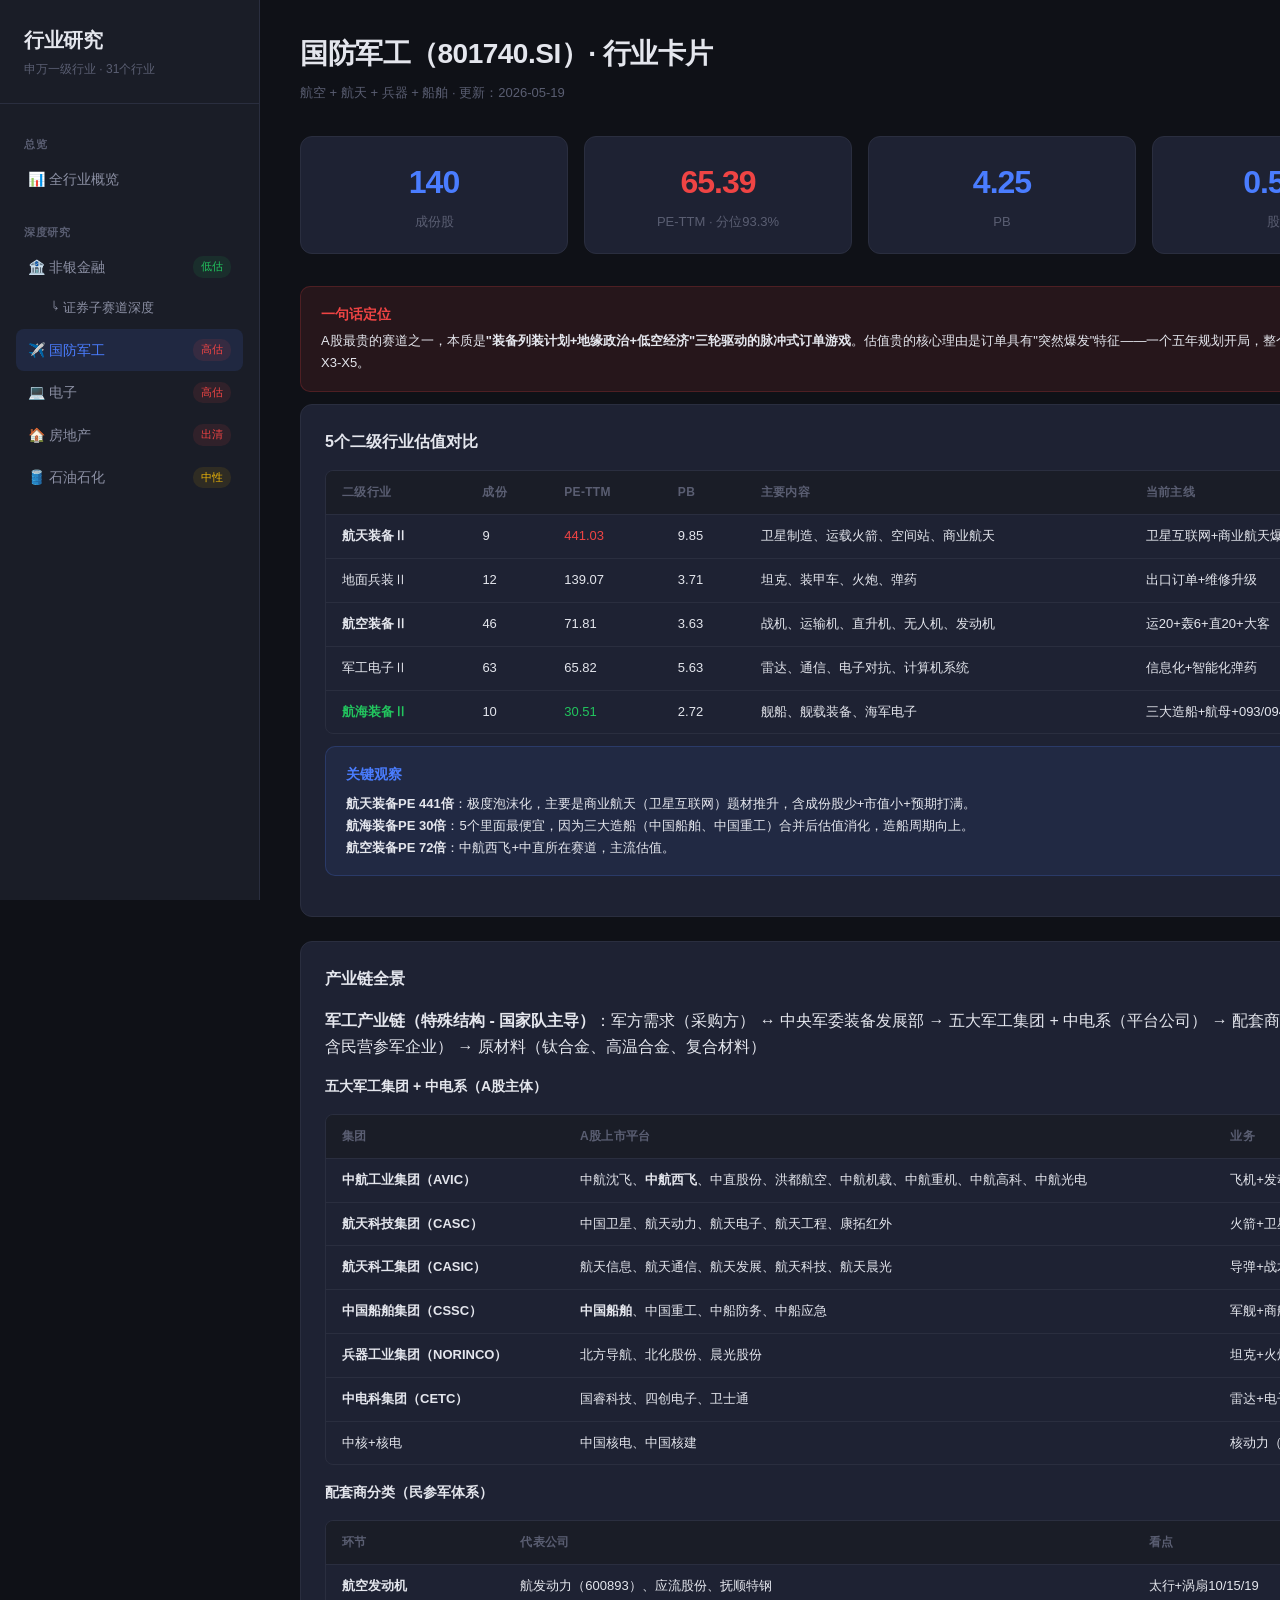
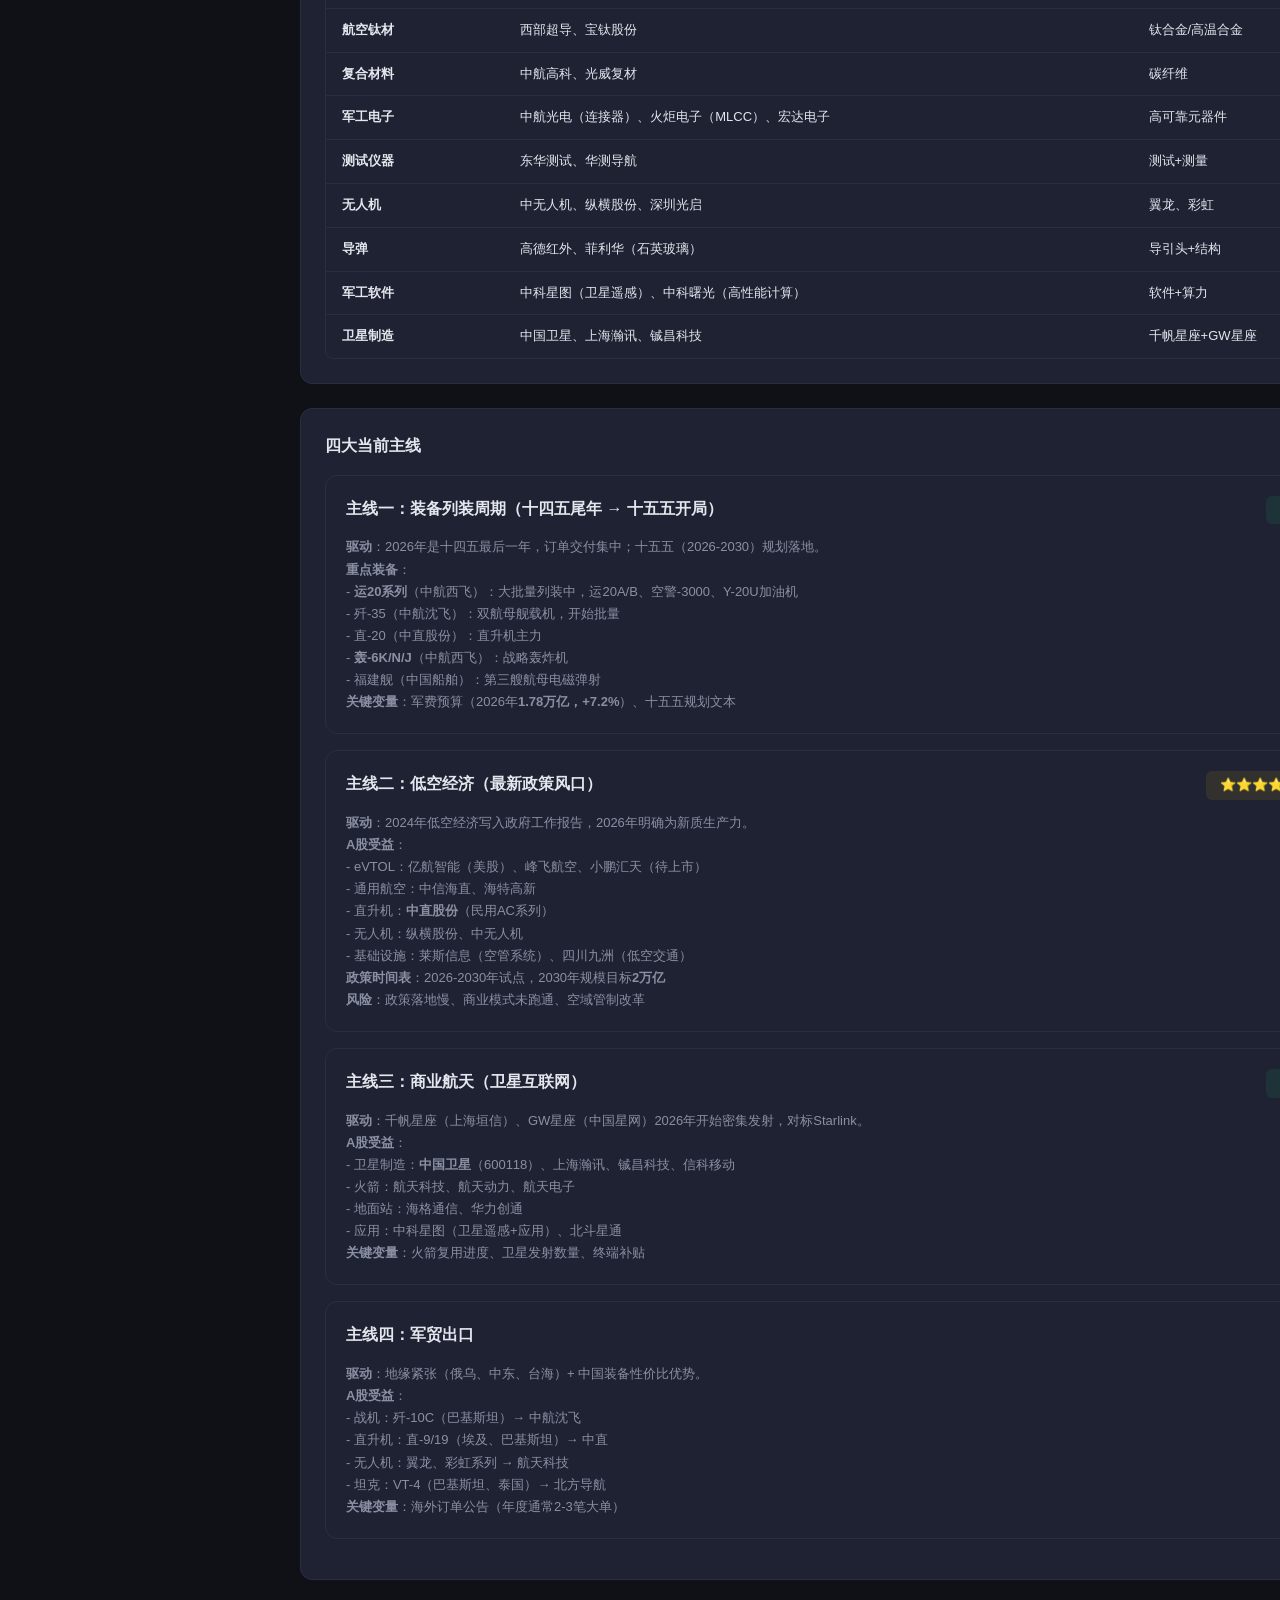
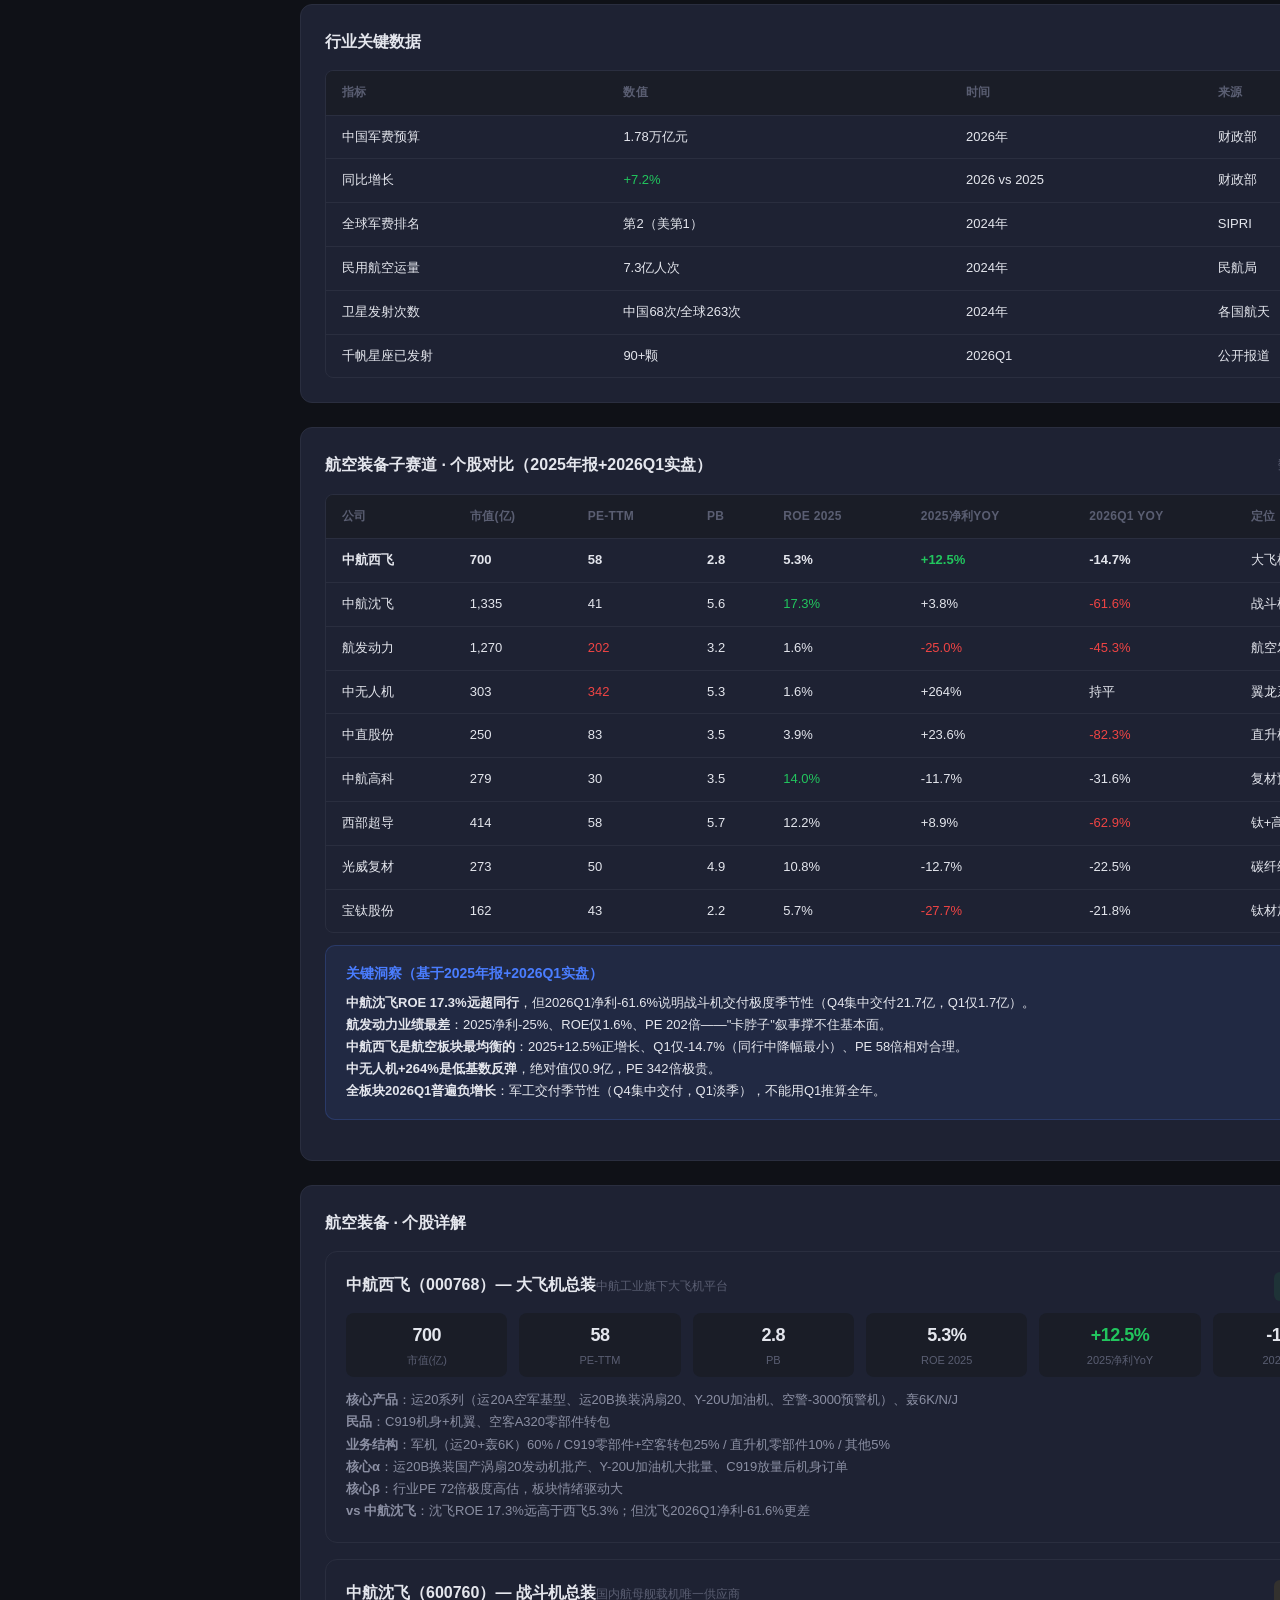
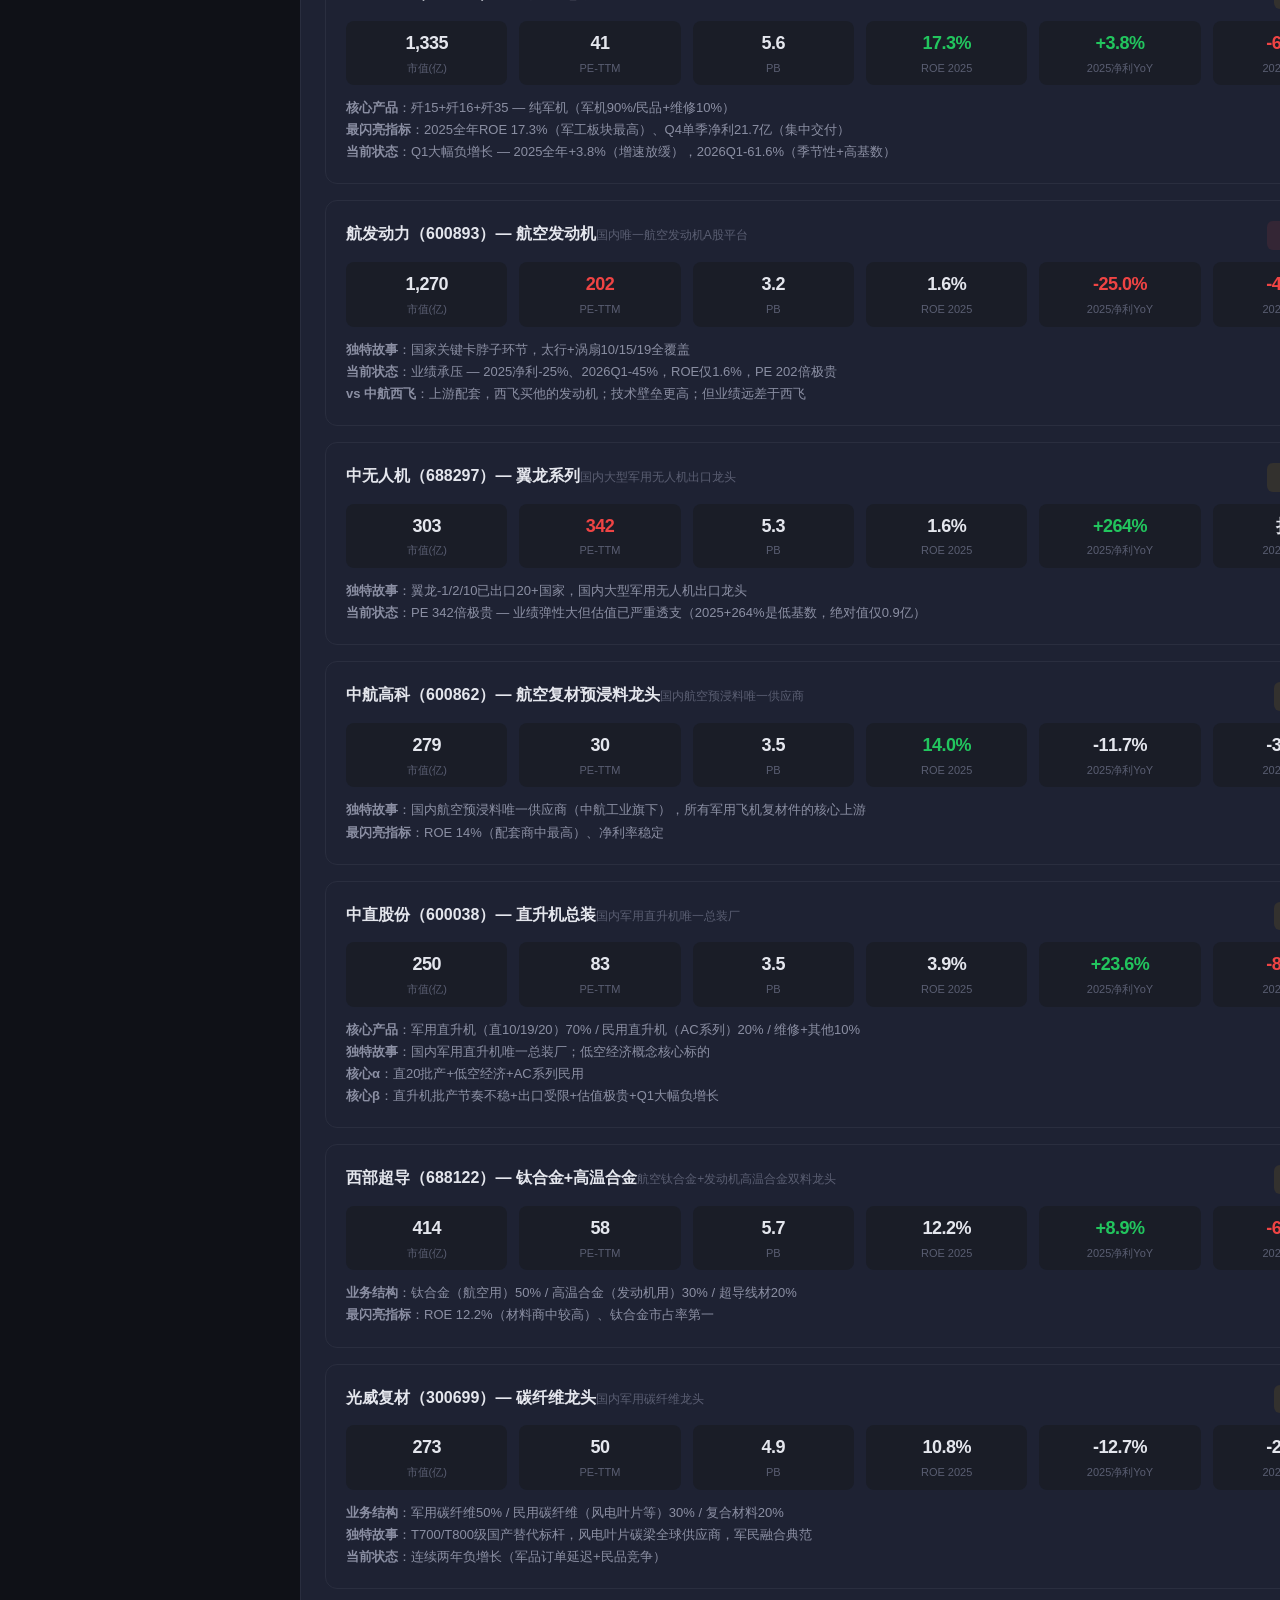
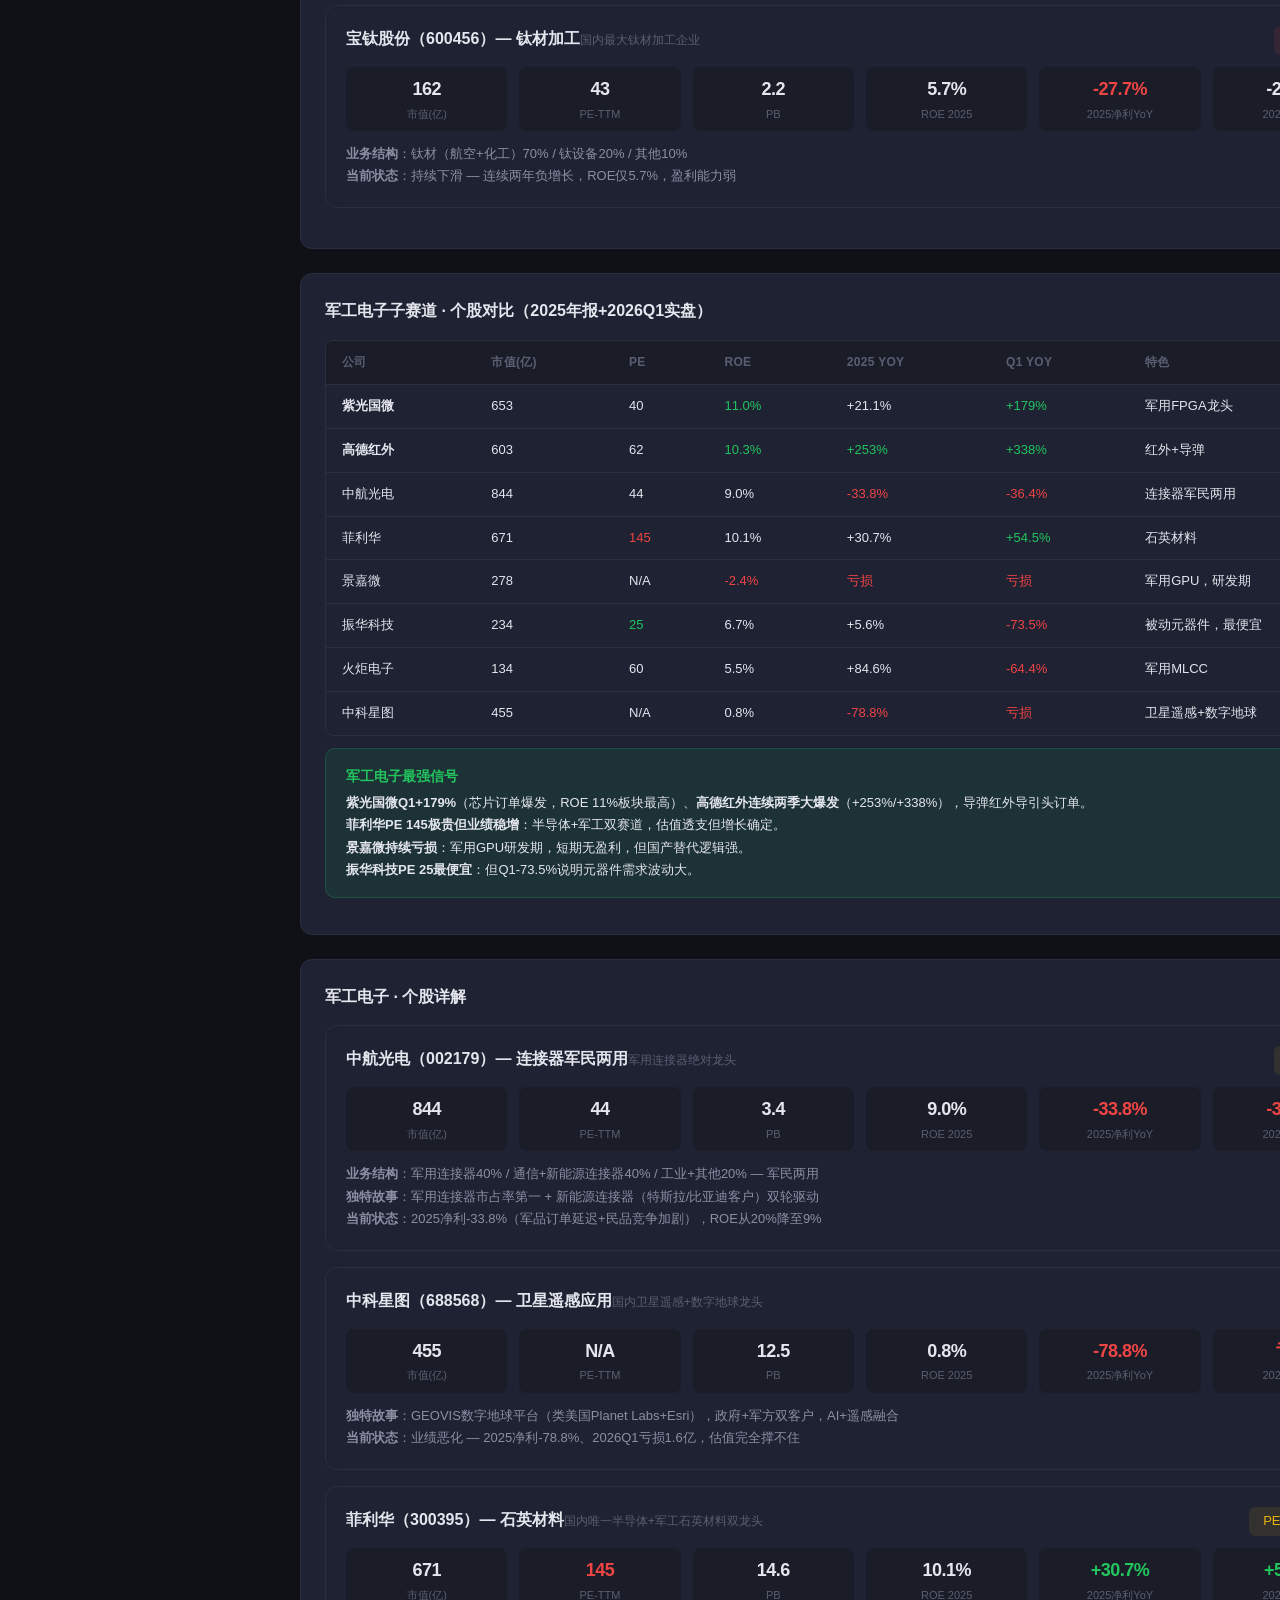
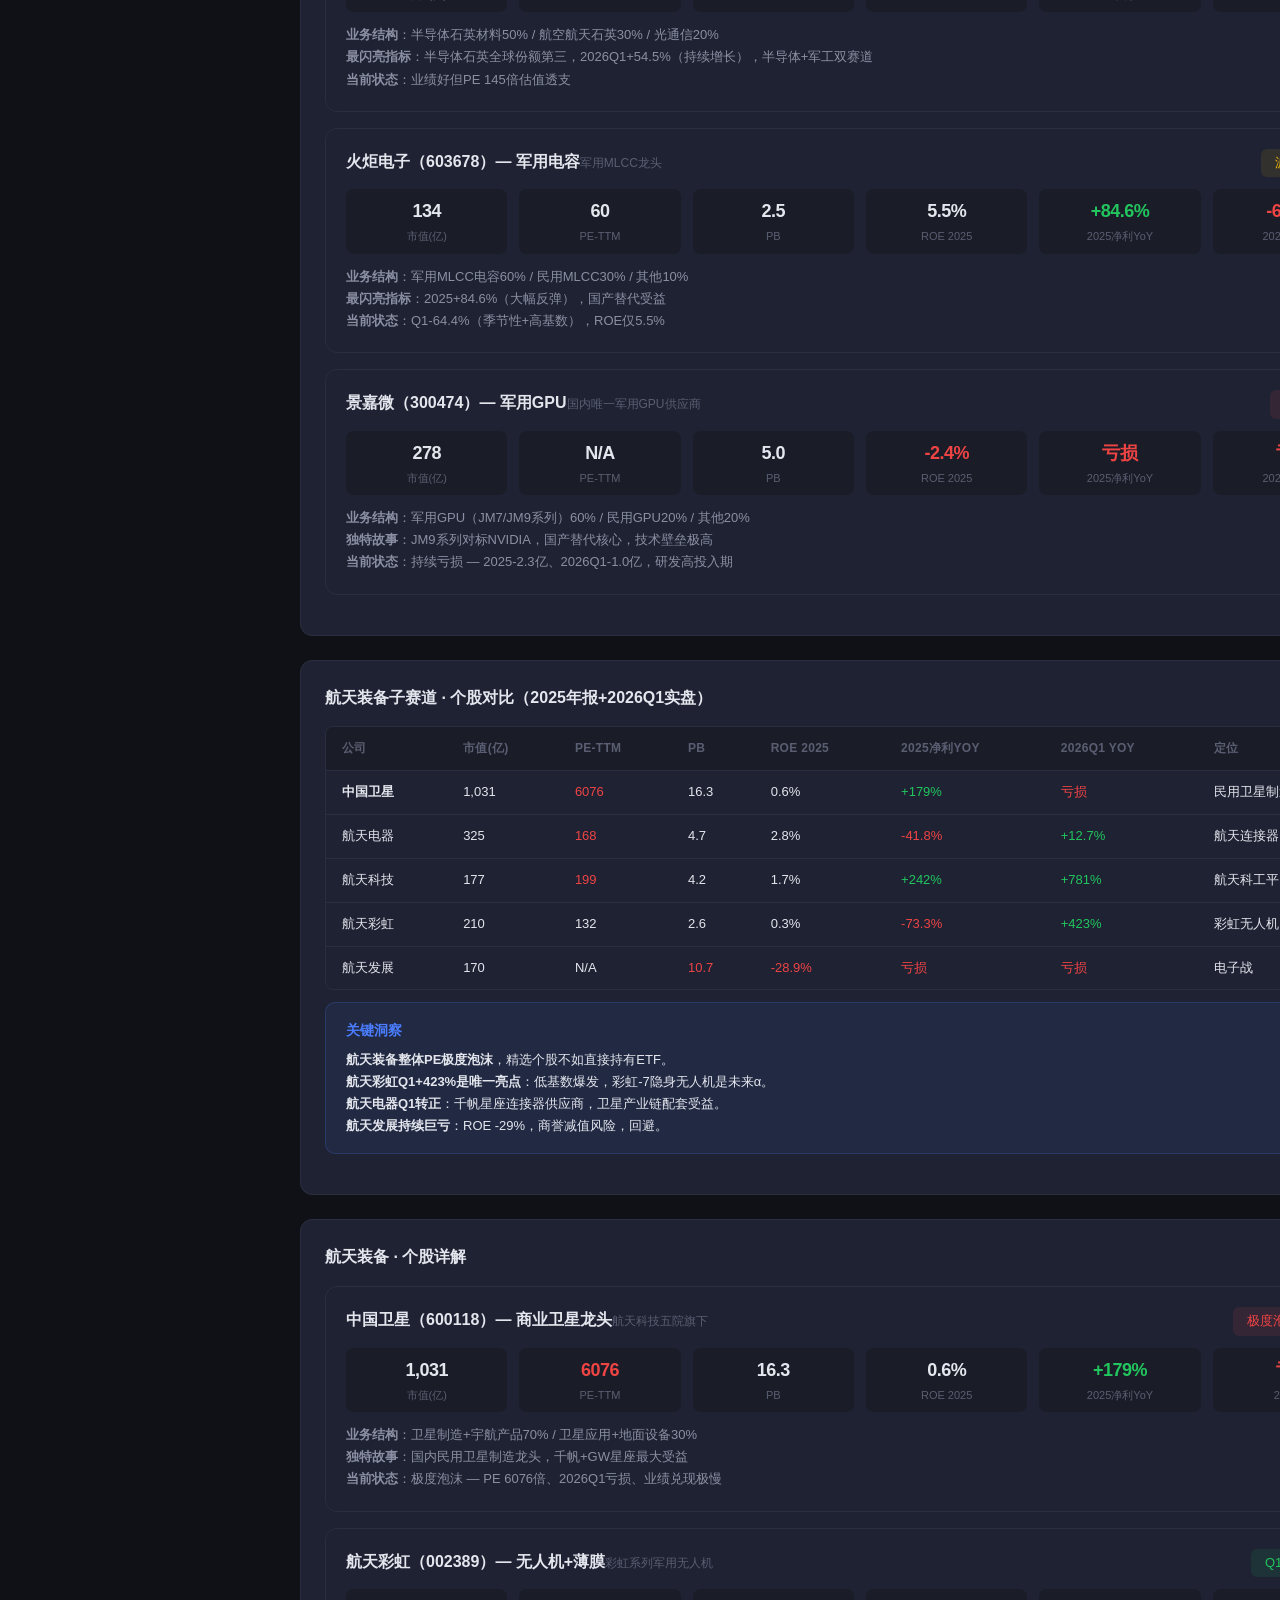
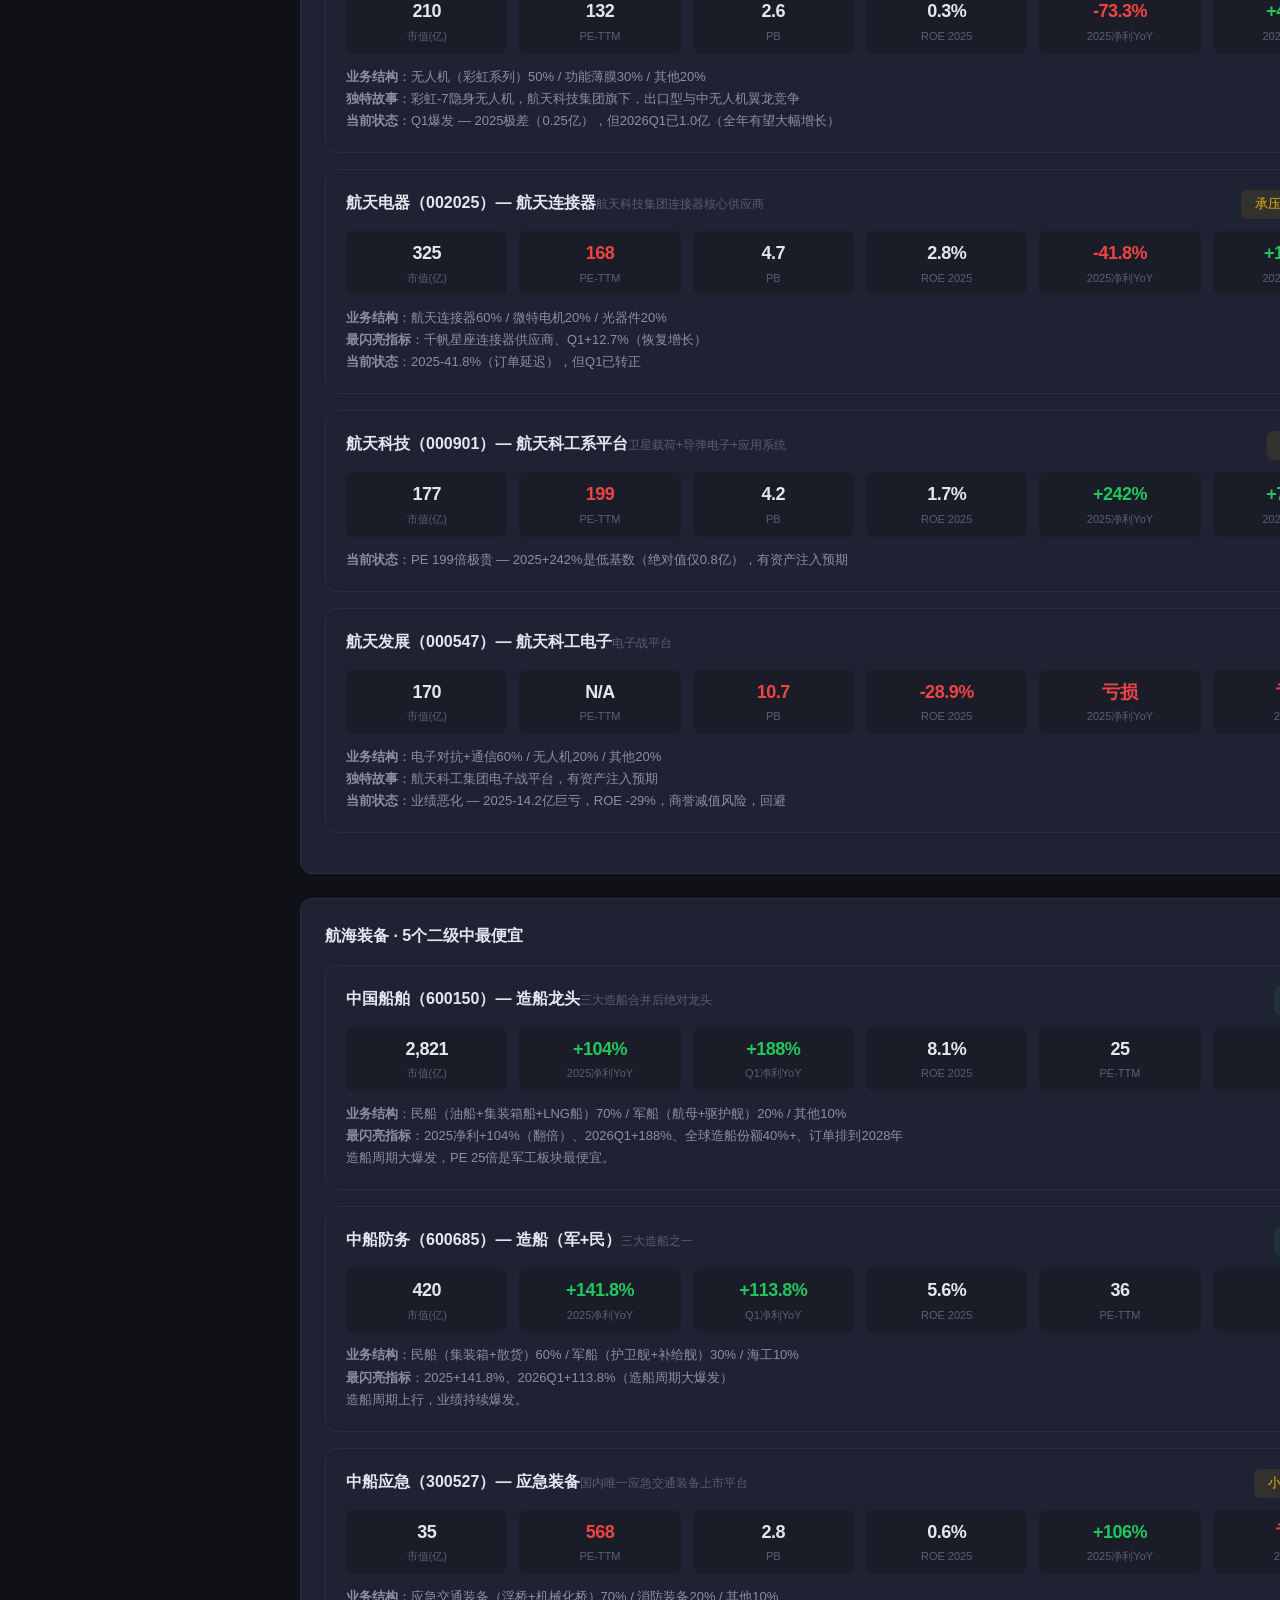
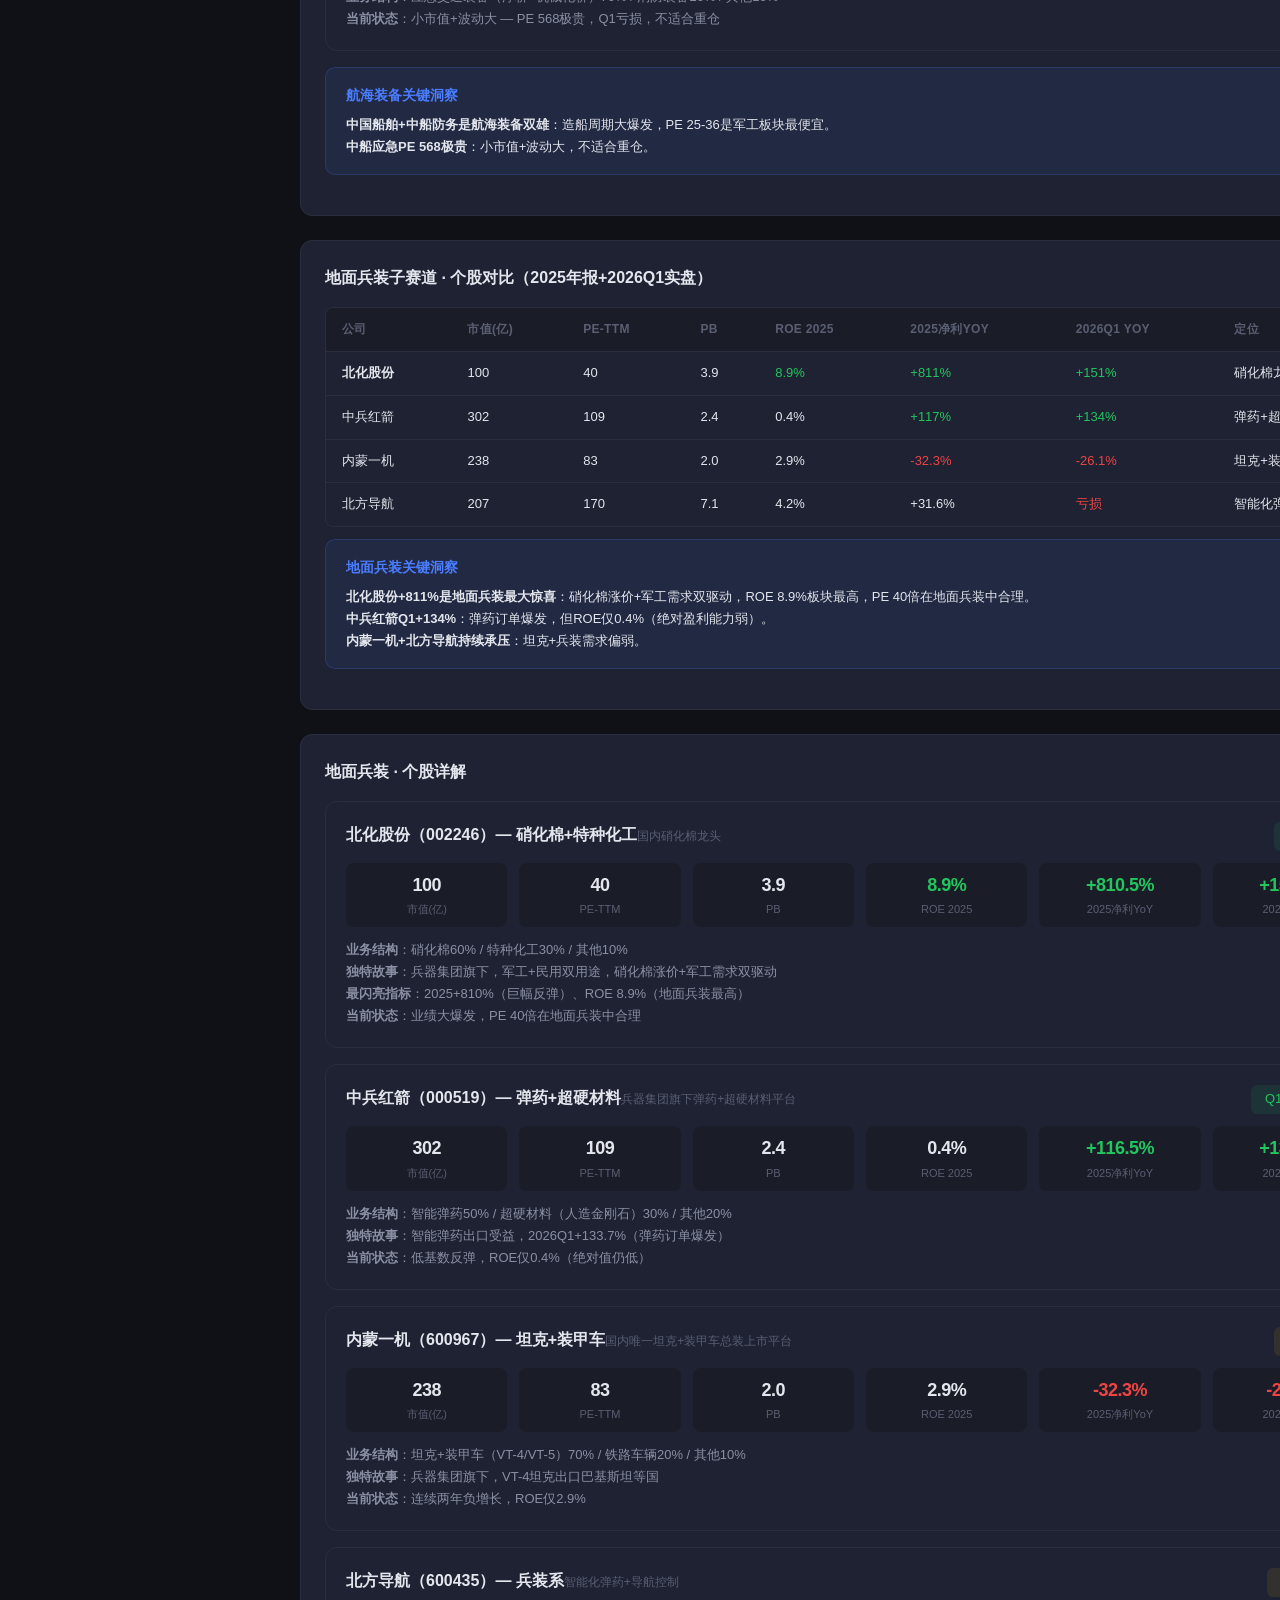
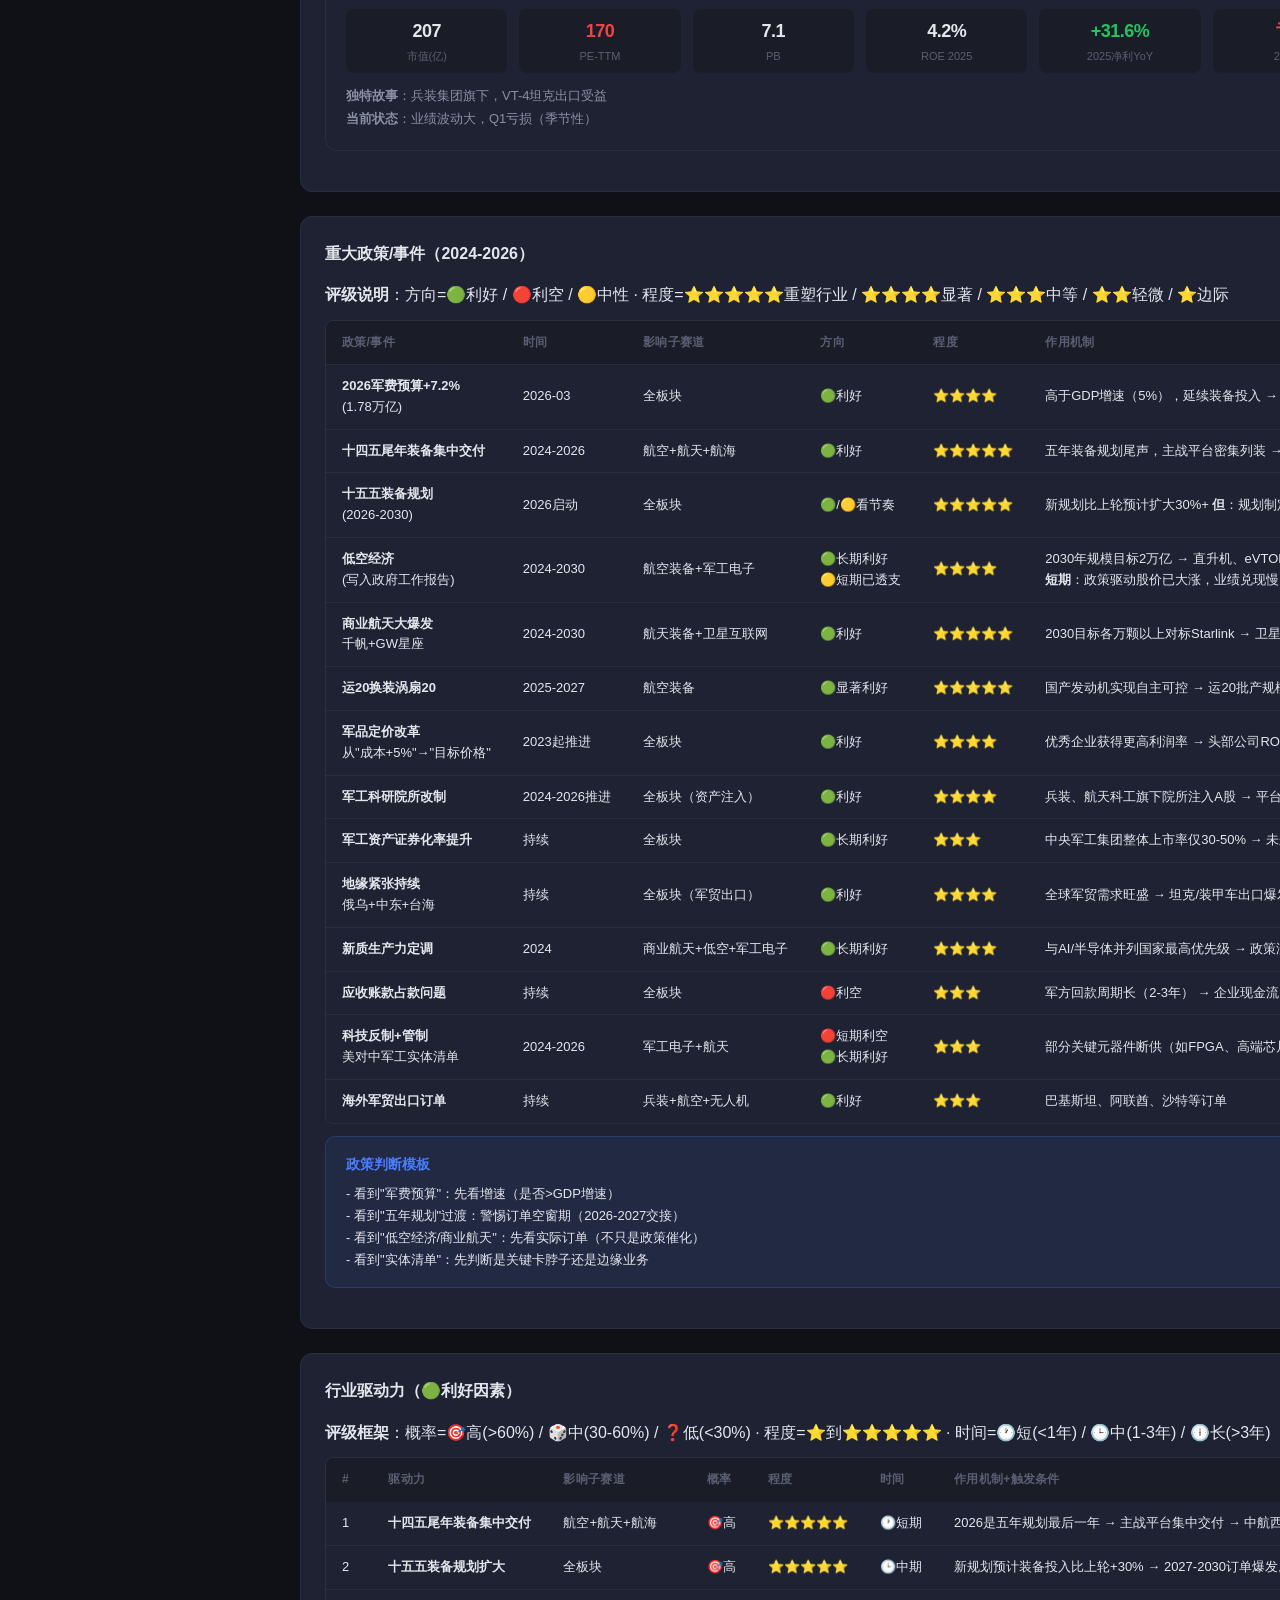
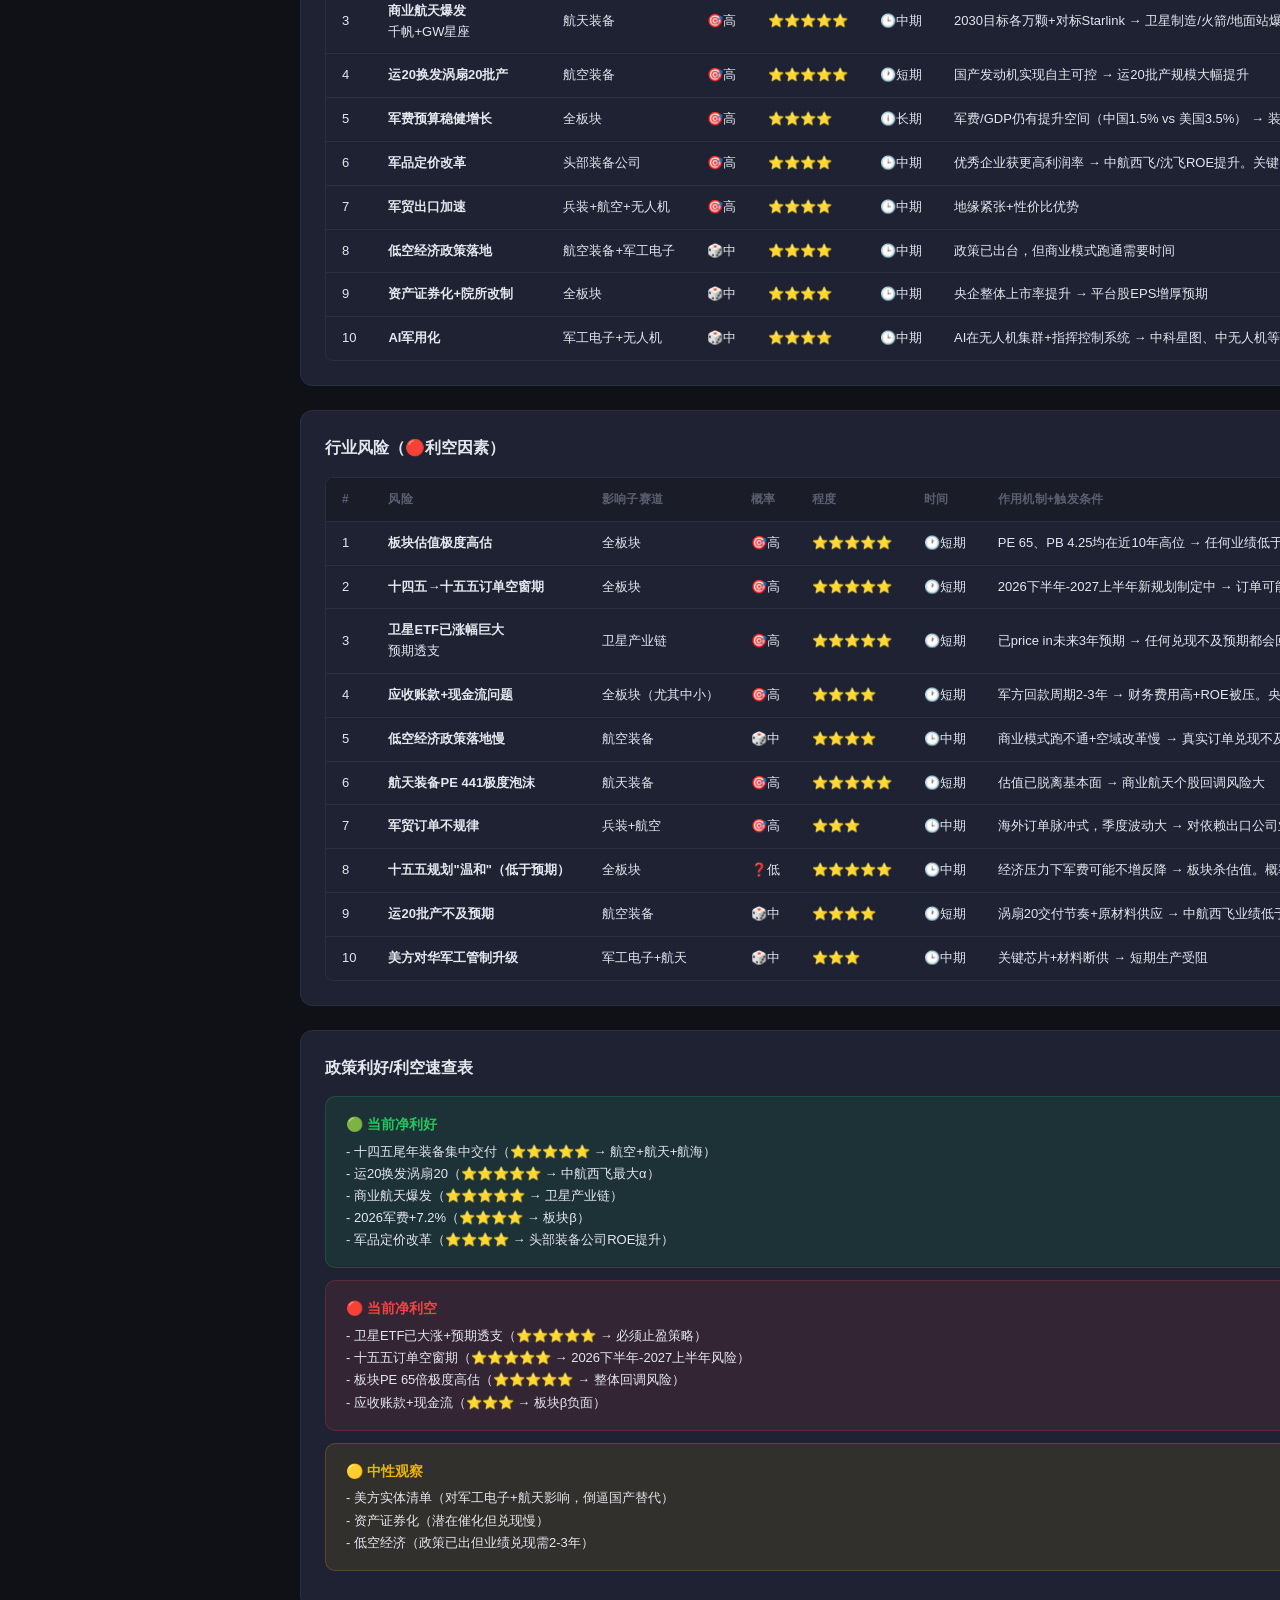
==== commit 1d00daba: "添加房地产和石油石化行业认知底稿页面" ====
--- a/defense.html
+++ b/defense.html
@@ -25,6 +25,8 @@
       <a href="sub-securities.html" class="nav-item" style="padding-left:36px;font-size:13px">↳ 证券子赛道深度</a>
       <a href="defense.html" class="nav-item active">✈️ 国防军工 <span class="badge red">高估</span></a>
       <a href="electronics.html" class="nav-item">💻 电子 <span class="badge red">高估</span></a>
+      <a href="real-estate.html" class="nav-item">🏠 房地产 <span class="badge red">出清</span></a>
+      <a href="oil.html" class="nav-item">🛢️ 石油石化 <span class="badge yellow">中性</span></a>
     </div>
   </nav>
 
